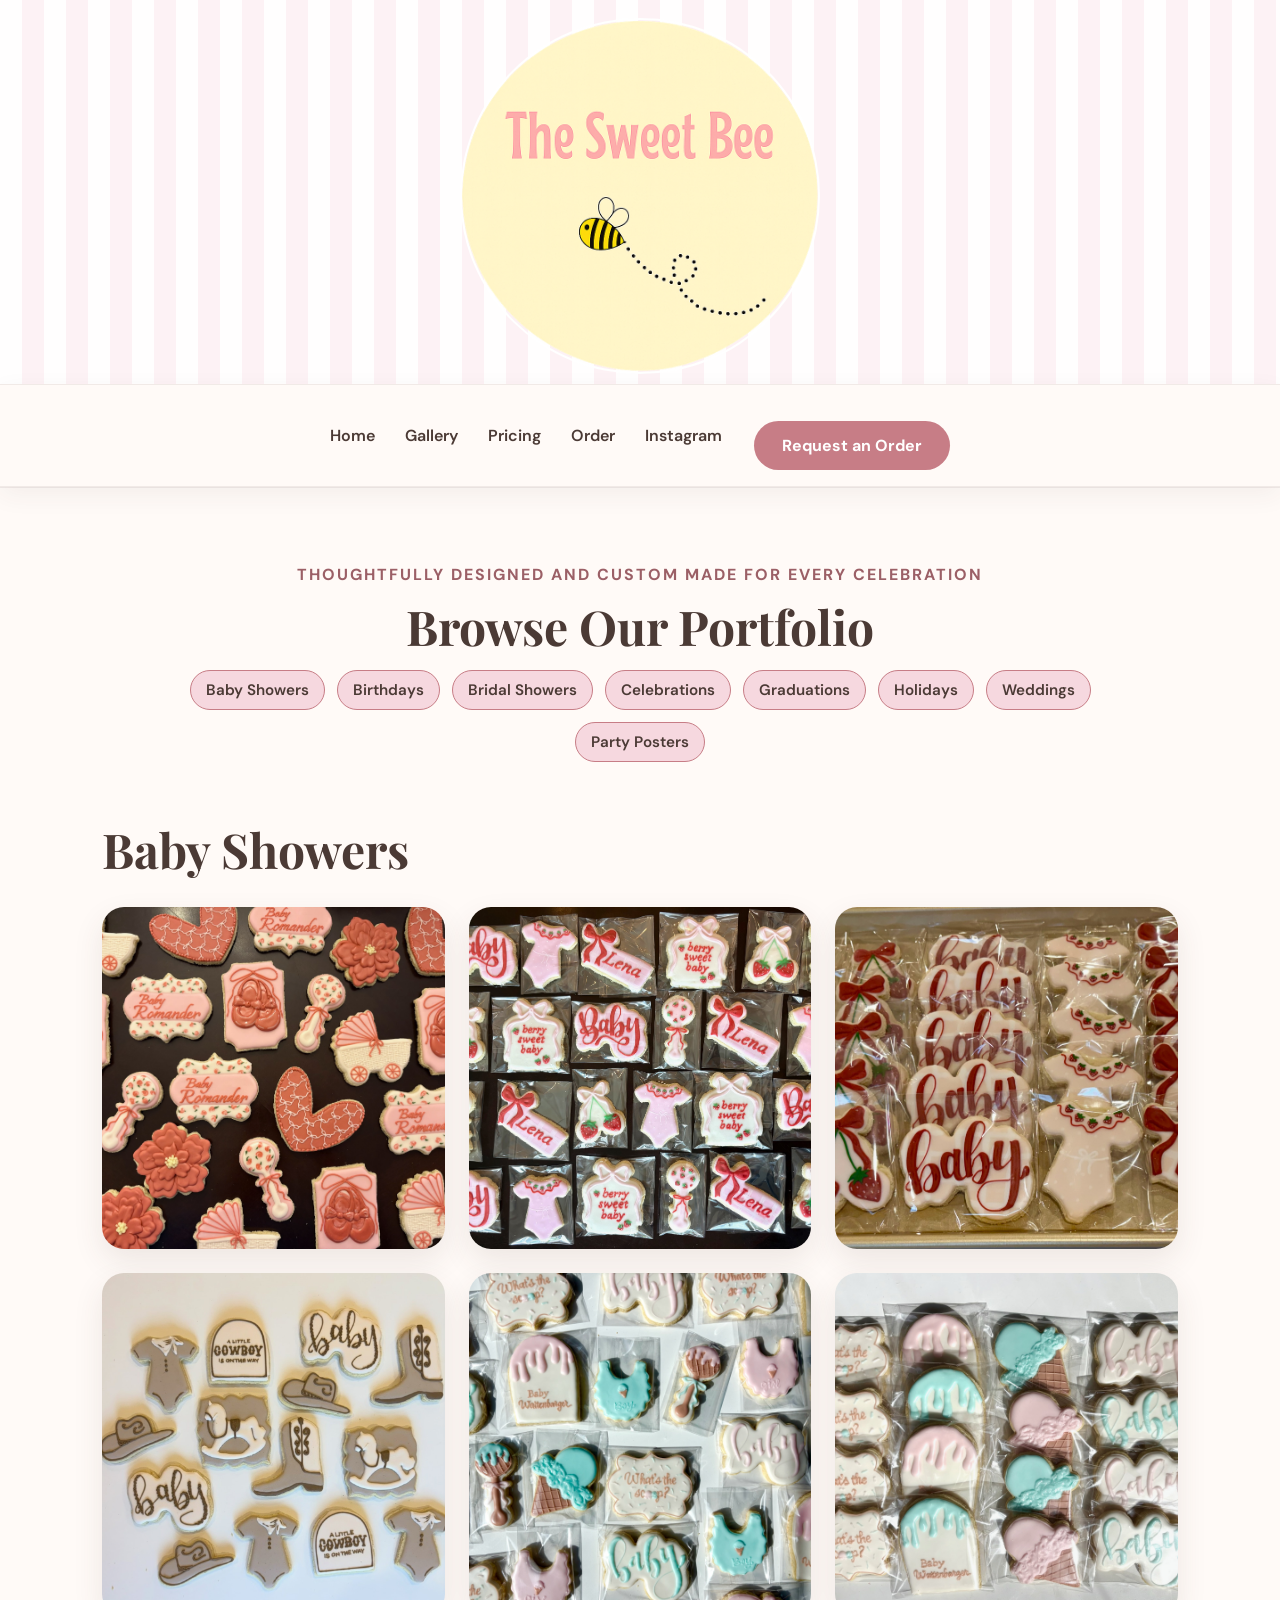
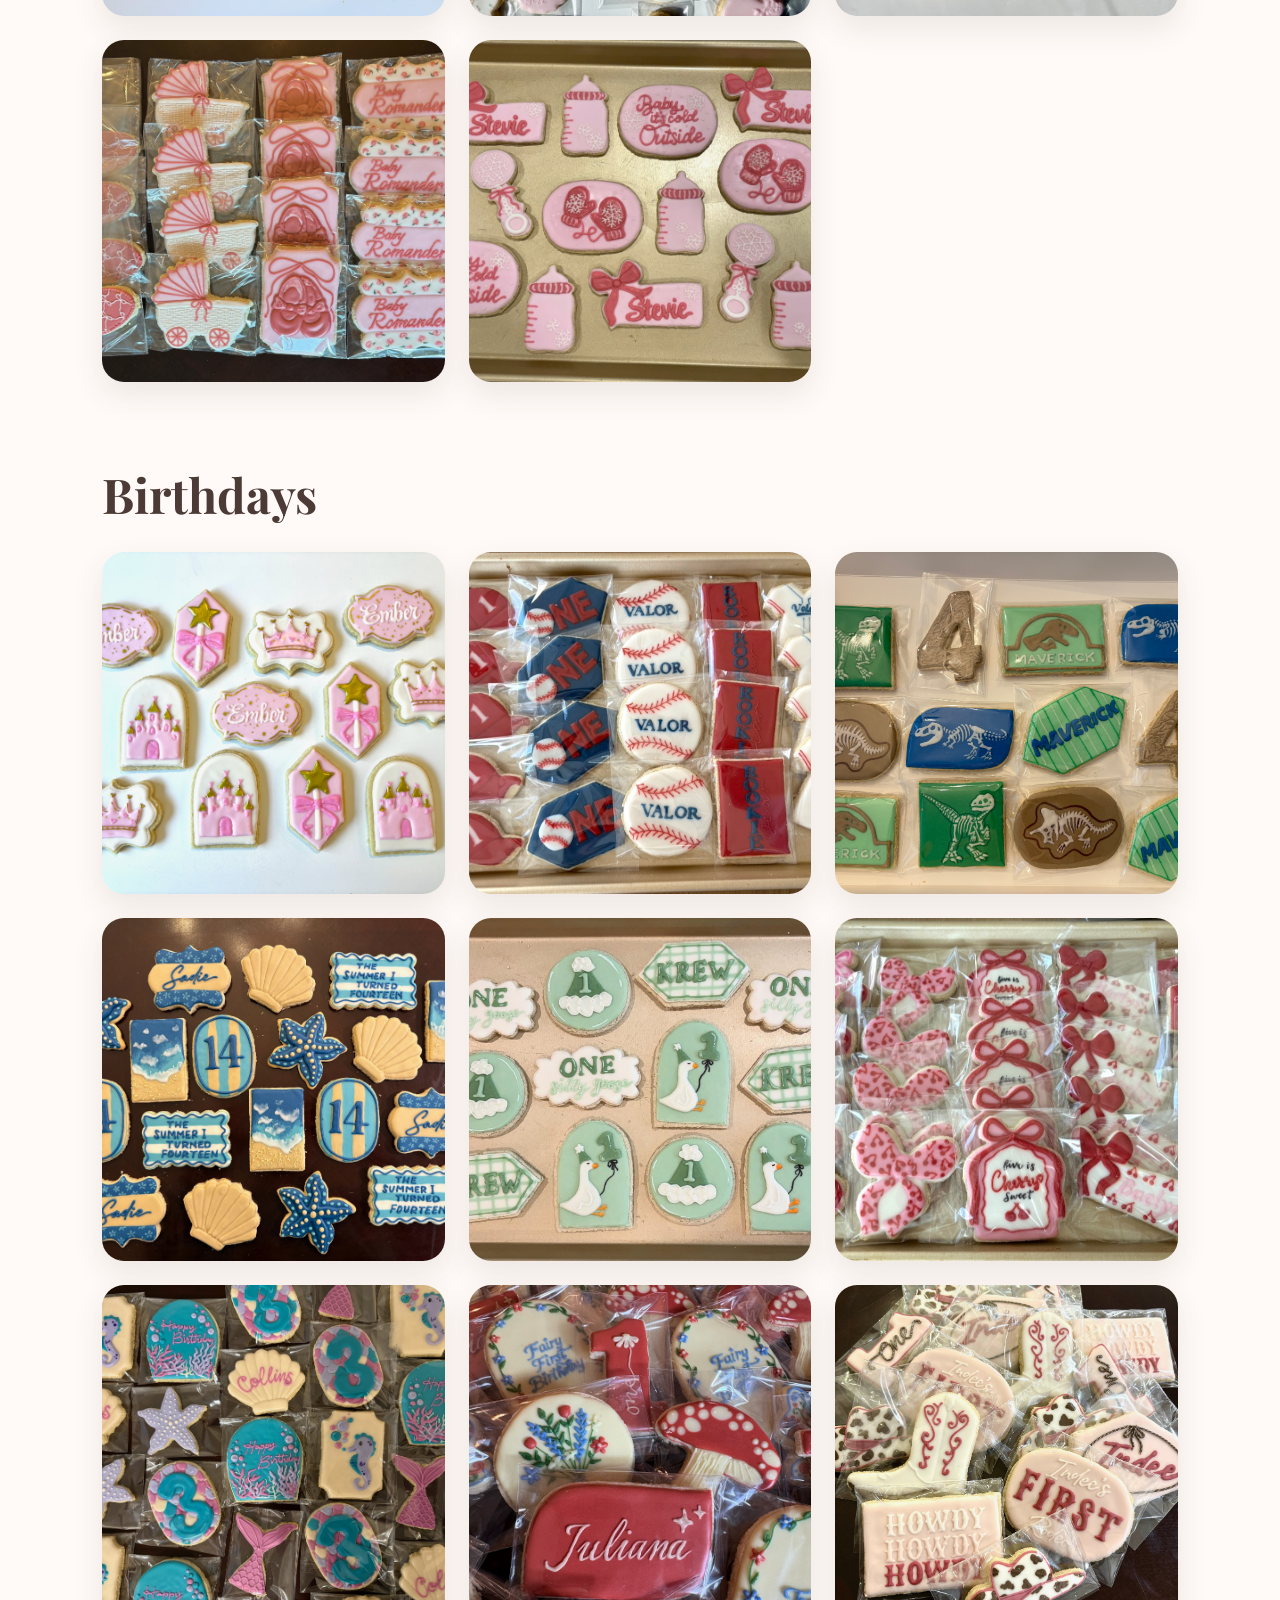
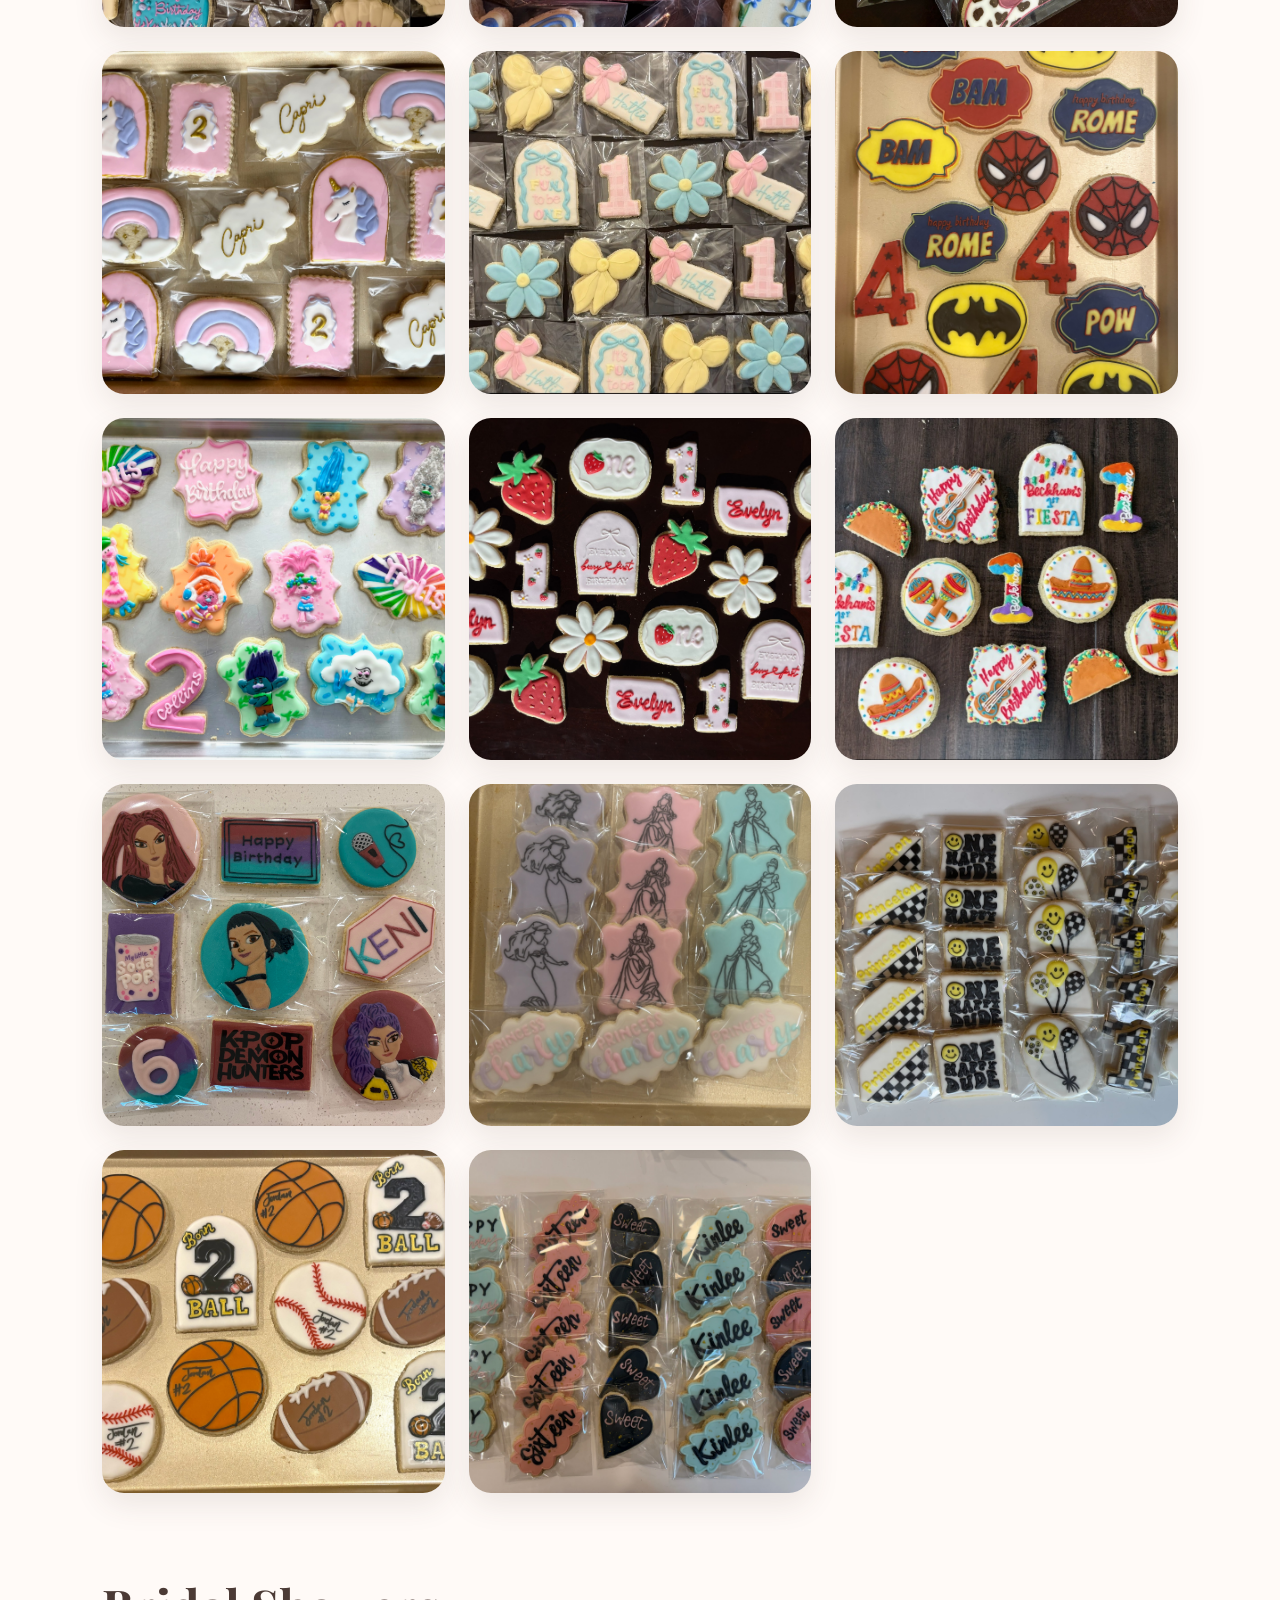
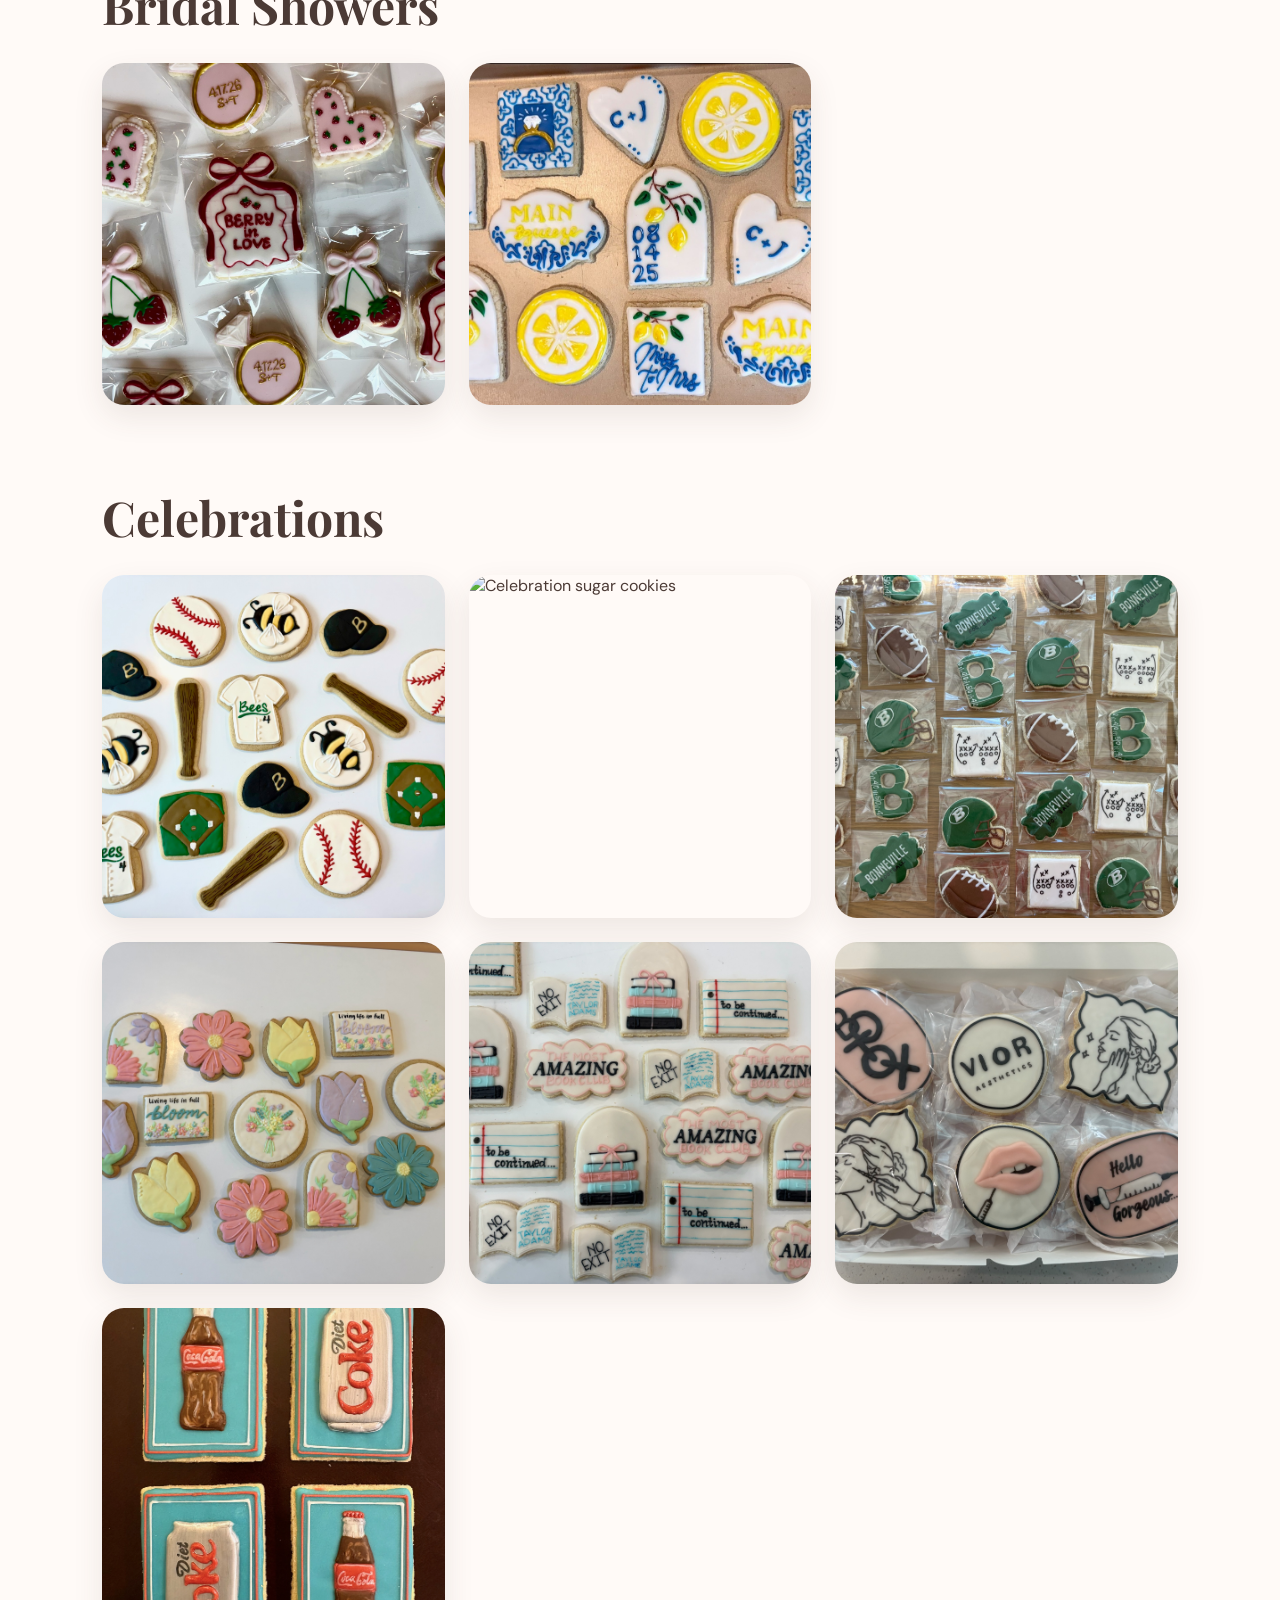
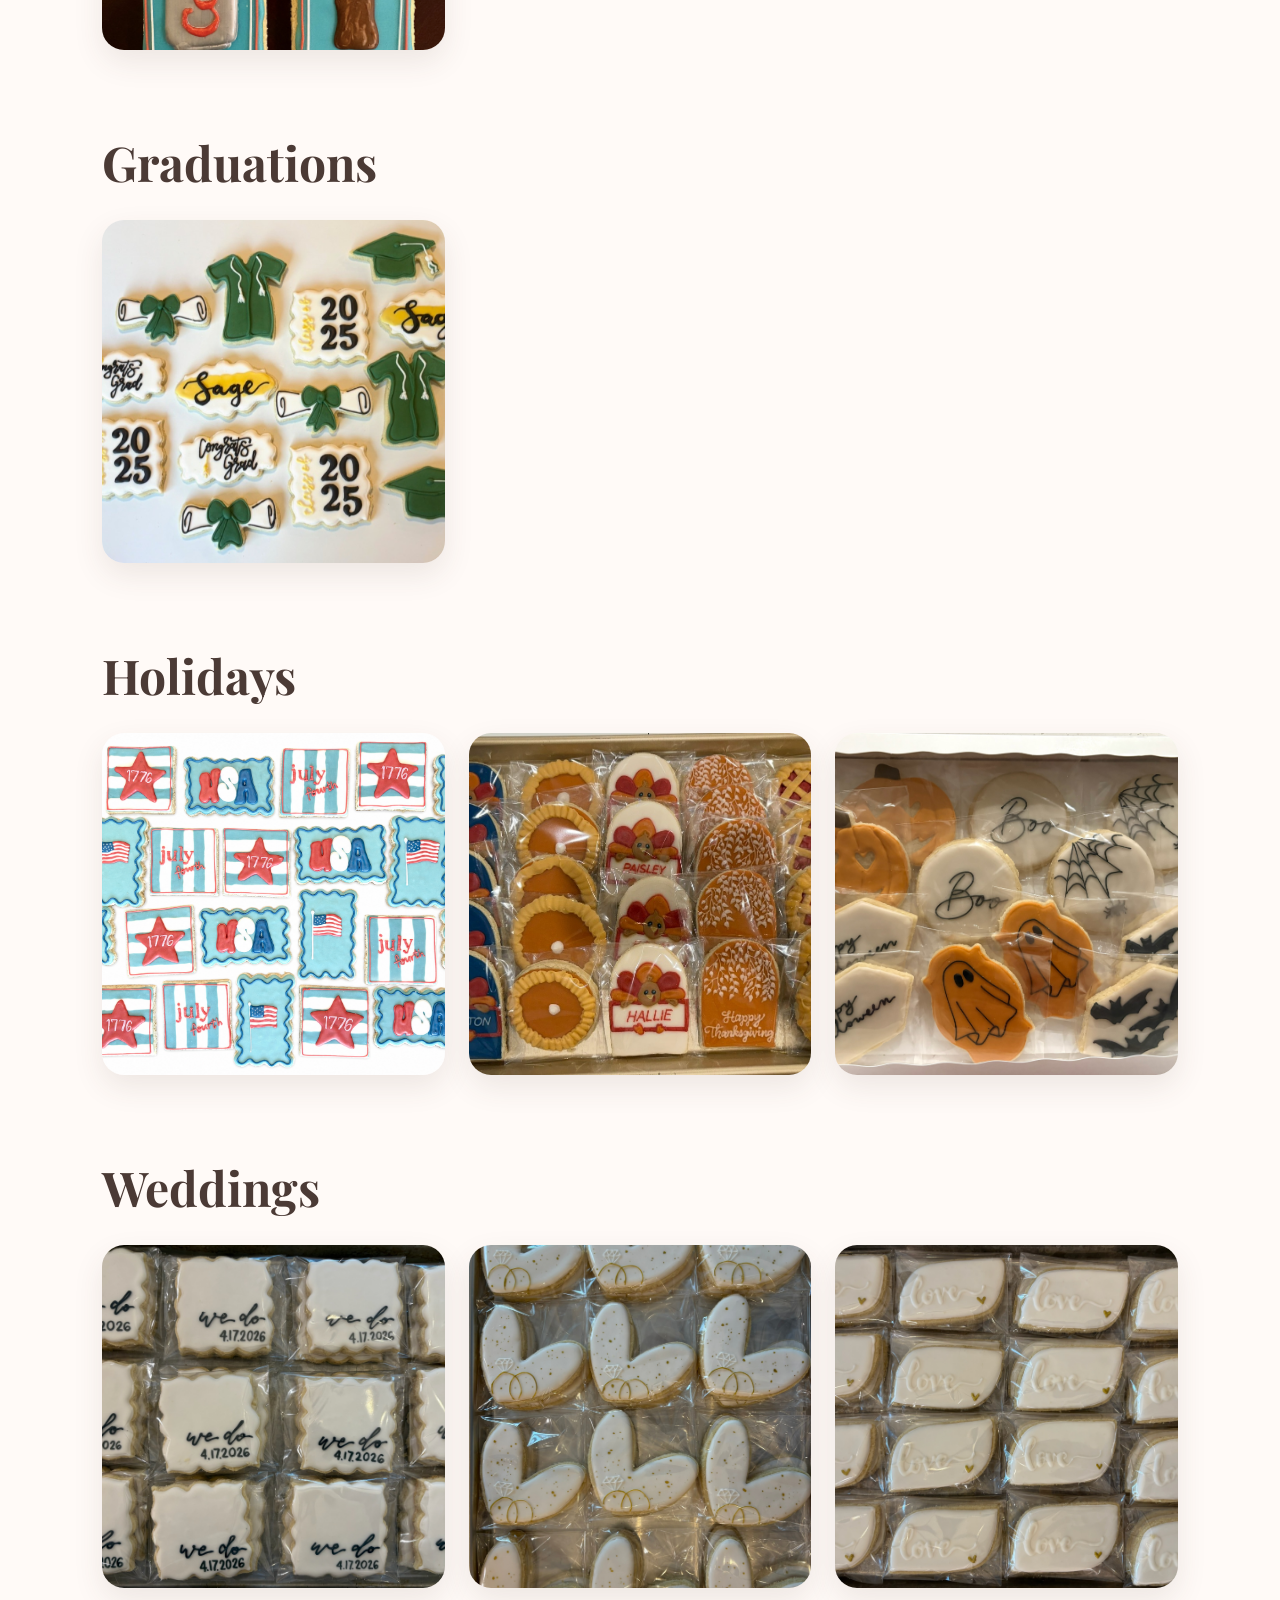
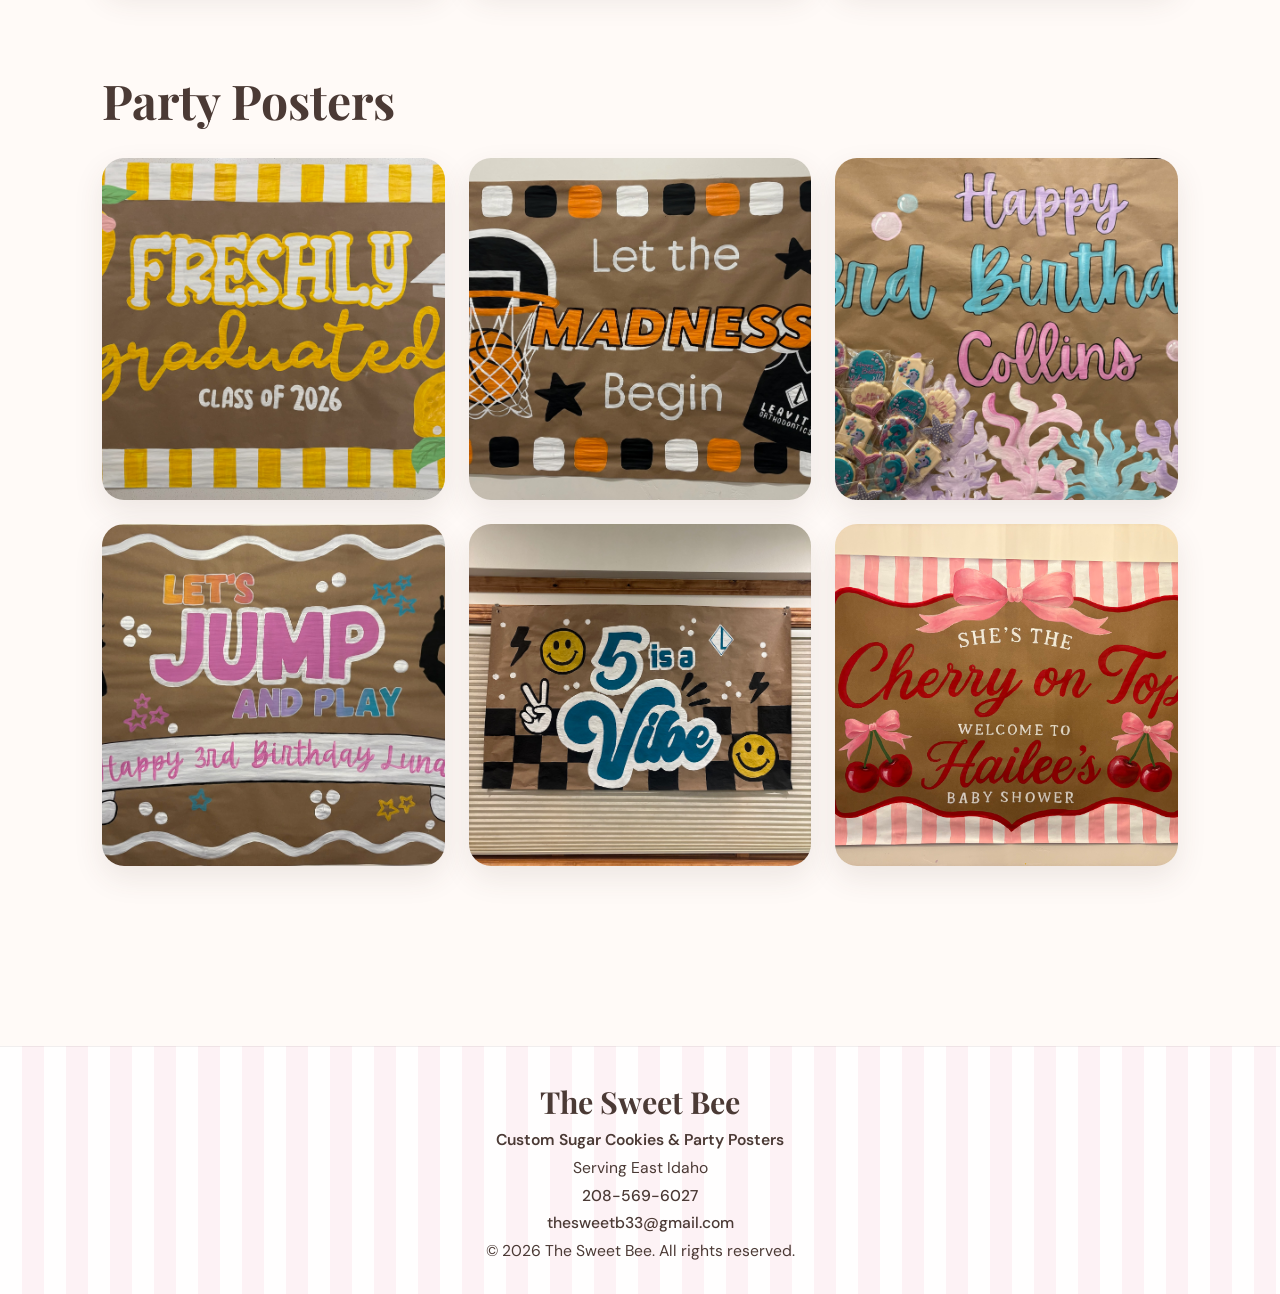
==== gallery.html @ cea268cd "Fix logo Fix Logo" ====
<!DOCTYPE html>
<html lang="en">
<head>
  <meta charset="UTF-8" />
  <meta name="viewport" content="width=device-width, initial-scale=1.0" />
<title>The Sweet Bee</title>

<link rel="icon" type="image/png" href="images/logo/favicon.png">

<link rel="preconnect" href="https://fonts.googleapis.com">
<link rel="preconnect" href="https://fonts.gstatic.com" crossorigin>
<link href="https://fonts.googleapis.com/css2?family=DM+Sans:wght@400;500;600;700&family=Playfair+Display:wght@600;700&display=swap" rel="stylesheet">

<link rel="stylesheet" href="style.css?v=2">



<body class="gallery-body"></body>
<header class="site-header">
<a href="index.html" class="brand">
  <img
    src="images/logo/logo.png"
    alt="The Sweet Bee"
    class="brand-logo"
  >
</a>

<nav class="navbar" aria-label="Main navigation">
  <div class="nav-links">
    <a href="index.html">Home</a>
    <a href="gallery.html">Gallery</a>
    <a href="index.html#pricing">Pricing</a>
    <a href="index.html#order">Order</a>

    <a
      href="https://www.instagram.com/the.sweet.b33/"
      target="_blank"
      rel="noopener noreferrer"
    >
      Instagram
    </a>
  </div>

  <a
    href="https://docs.google.com/forms/d/e/1FAIpQLSfXBpZ1W8lb2dK8u96L7H5yrHXO_WZi4fk1P_P7FbNNEm6dVA/viewform?usp=header"
    class="button"
    target="_blank"
    rel="noopener noreferrer"
  >
    Request an Order
  </a>
</nav>

</header>

<main class="gallery-page">

  <section class="gallery-intro">
    <p class="eyebrow">Thoughtfully Designed and Custom Made for Every Celebration</p>
    <h1>Browse Our Portfolio</h1>
    </p>
  </section>


  <nav class="gallery-category-nav" aria-label="Gallery categories">
  <a href="#baby-showers">Baby Showers</a>
  <a href="#birthdays">Birthdays</a>
  <a href="#bridal-showers">Bridal Showers</a>
  <a href="#celebrations">Celebrations</a>
  <a href="#graduations">Graduations</a>
  <a href="#holidays">Holidays</a>
  <a href="#weddings">Weddings</a>
  <a href="#posters">Party Posters</a>
</nav>

  <section class="gallery-category" id="baby-showers">
    <h2>Baby Showers</h2>
  <div class="gallery-grid">

    <img src="images/baby-showers/baby-shower-1.JPG" alt="Baby shower sugar cookies">

    <img src="images/baby-showers/baby-shower-2.JPG" alt="Baby shower sugar cookies">

    <img src="images/baby-showers/baby-shower-3.JPG" alt="Baby shower sugar cookies">

    <img src="images/baby-showers/baby-shower-4.JPG" alt="Baby shower sugar cookies">

    <img src="images/baby-showers/baby-shower-5.JPG" alt="Baby shower sugar cookies">

    <img src="images/baby-showers/baby-shower-6.JPG" alt="Baby shower sugar cookies">

    <img src="images/baby-showers/baby-shower-7.JPG" alt="Baby shower sugar cookies">

    <img src="images/baby-showers/baby-shower-8.JPG" alt="Baby shower sugar cookies">

  </div>
</section>

  <section class="gallery-category" id="birthdays">
    <h2>Birthdays</h2>
    <div class="gallery-grid">
    <img src="images/birthdays/birthday-1.JPG" alt="Birthday sugar cookies">
<img src="images/birthdays/birthday-2.JPG" alt="Birthday sugar cookies">
<img src="images/birthdays/birthday-3.jpeg" alt="Birthday sugar cookies">
<img src="images/birthdays/birthday-4.JPG" alt="Birthday sugar cookies">
<img src="images/birthdays/birthday-5.JPG" alt="Birthday sugar cookies">
<img src="images/birthdays/birthday-6.JPG" alt="Birthday sugar cookies">
<img src="images/birthdays/birthday-7.JPG" alt="Birthday sugar cookies">
<img src="images/birthdays/birthday-8.JPG" alt="Birthday sugar cookies">
<img src="images/birthdays/birthday-9.JPG" alt="Birthday sugar cookies">
<img src="images/birthdays/birthday-10.JPG" alt="Birthday sugar cookies">
<img src="images/birthdays/birthday-11.JPG" alt="Birthday sugar cookies">
<img src="images/birthdays/birthday-12.JPG" alt="Birthday sugar cookies">
<img src="images/birthdays/birthday-13.JPG" alt="Birthday sugar cookies">
<img src="images/birthdays/birthday-14.JPG" alt="Birthday sugar cookies">
<img src="images/birthdays/birthday-15.JPG" alt="Birthday sugar cookies">
<img src="images/birthdays/birthday-16.JPG" alt="Birthday sugar cookies">
<img src="images/birthdays/birthday-17.JPG" alt="Birthday sugar cookies">
<img src="images/birthdays/birthday-18.JPG" alt="Birthday sugar cookies">
<img src="images/birthdays/birthday-19.JPG" alt="Birthday sugar cookies">
<img src="images/birthdays/birthday-20.JPG" alt="Birthday sugar cookies">
    </div>
  </section>

  <section class="gallery-category" id="bridal-showers">
    <h2>Bridal Showers</h2>
    <div class="gallery-grid">
    <img src="images/bridal-showers/bridal-shower-1.JPG" alt="Bridal shower sugar cookies">
<img src="images/bridal-showers/bridal-shower-2.JPG" alt="Bridal shower sugar cookies">
    </div>
  </section>

  <section class="gallery-category" id="celebrations">
    <h2>Celebrations</h2>
    <div class="gallery-grid">
<img src="images/celebrations/celebration-1.JPG" alt="Celebration sugar cookies">
<img src="images/celebrations/celebration-2.jpeg" alt="Celebration sugar cookies">
<img src="images/celebrations/celebration-3.JPG" alt="Celebration sugar cookies">
<img src="images/celebrations/celebration-4.JPG" alt="Celebration sugar cookies">
<img src="images/celebrations/celebration-5.JPG" alt="Celebration sugar cookies">
<img src="images/celebrations/celebration-6.JPG" alt="Celebration sugar cookies">
<img src="images/celebrations/celebration-7.JPG" alt="Celebration sugar cookies">
    </div>
  </section>

  <section class="gallery-category" id="graduations">
    <h2>Graduations</h2>
    <div class="gallery-grid">
  <img src="images/graduations/graduation-1.JPG" alt="Graduation sugar cookies">
    </div>
  </section>

  <section class="gallery-category" id="holidays">
    <h2>Holidays</h2>
    <div class="gallery-grid">
  <img src="images/holidays/holiday-1.png" alt="Holiday sugar cookies">
<img src="images/holidays/holiday-2.JPG" alt="Holiday sugar cookies">
<img src="images/holidays/holiday-3.JPG" alt="Holiday sugar cookies">
    </div>
  </section>

  <section class="gallery-category" id="weddings">
    <h2>Weddings</h2>
    <div class="gallery-grid">
  <img src="images/weddings/wedding-1.JPG" alt="Wedding sugar cookies">
<img src="images/weddings/wedding-2.JPG" alt="Wedding sugar cookies">
<img src="images/weddings/wedding-3.JPG" alt="Wedding sugar cookies">
    </div>
  </section>

 <section class="gallery-category" id="posters">
  <h2>Party Posters</h2>

  <div class="gallery-grid">


  <img src="images/posters/poster-1.JPG" alt="Custom coordinating party poster">
<img src="images/posters/poster-2.JPG" alt="Custom coordinating party poster">
<img src="images/posters/poster-3.JPG" alt="Custom coordinating party poster">
<img src="images/posters/poster-4.JPG" alt="Custom coordinating party poster">
<img src="images/posters/poster-5.JPG" alt="Custom coordinating party poster">
<img src="images/posters/poster-6.jpeg" alt="Custom coordinating party poster">
    </div>
  </section>
</main>



<footer class="site-footer">

  <h2>The Sweet Bee</h2>

  <p class="footer-tagline">
    Custom Sugar Cookies &amp; Party Posters
  </p>

  <p>Serving East Idaho</p>

  <p>
    <a href="tel:2085696027">208-569-6027</a>
  </p>

  <p>
    <a href="mailto:thesweetb33@gmail.com">
      thesweetb33@gmail.com
    </a>
  </p>

  <p class="footer-copy">
    © 2026 The Sweet Bee. All rights reserved.
  </p>

</footer>

<div class="lightbox" id="lightbox">

  <button
    class="lightbox-arrow lightbox-prev"
    type="button"
    aria-label="Previous image"
  >
    &#10094;
  </button>

  <span class="lightbox-close">&times;</span>

  <img
    class="lightbox-image"
    id="lightboxImage"
    src=""
    alt="Expanded gallery image"
  >

  <button
    class="lightbox-arrow lightbox-next"
    type="button"
    aria-label="Next image"
  >
    &#10095;
  </button>

</div>

<button id="backToTop" aria-label="Back to top">
🡅
</button>


<script src="script.js"></script>

</body>
</html>
---- style.css ----
:root {
  --cream: #fffaf7;
  --blush: #f6d8df;
  --rose: #c77d86;
  --butter: #f8e7a1;
  --brown: #4b3a35;
  --white: #ffffff;
}

* {
  box-sizing: border-box;
}

body {
  margin: 0;
  font-family: "DM Sans", sans-serif;
  background: var(--cream);
  color: var(--brown);
}

h1,
h2,
h3 {
  font-family: "Playfair Display", serif;
}

html {
  scroll-behavior: smooth;
}

.eyebrow {
  text-transform: uppercase;
  letter-spacing: 2px;
  color: #9b5f66;
  font-weight: bold;
}

h1 {
  font-size: 56px;
  line-height: 1.05;
  margin: 10px 0 20px;
}

.hero-description {
  font-size: 20px;
  line-height: 1.6;
}

.button {
  display: inline-block;
  margin-top: 20px;
  padding: 14px 28px;
  border-radius: 999px;
  background: var(--rose);
  color: var(--white);
  text-decoration: none;
  font-weight: bold;
  transition: transform 0.25s ease, background-color 0.25s ease;
}

.button:hover {
  transform: translateY(-2px);
  background: #b96c77;
}

.section {
  padding: 70px 8%;
  text-align: center;
}

.section h2 {
  font-size: 36px;
  color: var(--rose);
}

.pricing {
  background: #fdf0f2;
}

.pricing p {
  font-size: 20px;
}

.featured-section {
  background: var(--white);
}

.featured-slider-wrapper {
  position: relative;
  margin-top: 32px;
  padding: 0 48px;
}

.featured-slider {
  display: flex;
  gap: 24px;
  overflow-x: auto;
  scroll-behavior: smooth;
  scroll-snap-type: x mandatory;
  scrollbar-width: none;
}

.featured-slider::-webkit-scrollbar {
  display: none;
}

.featured-card {
  color: inherit;
  text-decoration: none;
  flex: 0 0 280px;
  overflow: hidden;
  background: var(--cream);
  border-radius: 22px;
  box-shadow: 0 10px 28px rgba(75, 58, 53, 0.1);
  scroll-snap-align: start;
  transition: transform 0.25s ease, box-shadow 0.25s ease;
}

.featured-card:hover {
  transform: translateY(-6px);
  box-shadow: 0 16px 34px rgba(75, 58, 53, 0.16);
}

.featured-card img {
  display: block;
  width: 100%;
  height: 280px;
  object-fit: cover;
  transition: transform 0.35s ease;
}

.featured-card:hover img {
  transform: scale(1.04);
}

.featured-card h3 {
  margin: 0;
  padding: 20px;
  font-size: 24px;
  color: var(--brown);
}

.slider-arrow {
  position: absolute;
  top: 50%;
  transform: translateY(-50%);
  width: 42px;
  height: 42px;
  border: none;
  border-radius: 50%;
  background: var(--rose);
  color: var(--white);
  font-size: 24px;
  cursor: pointer;
  z-index: 2;
  box-shadow: 0 6px 18px rgba(75, 58, 53, 0.18);
}

.slider-arrow:hover {
  background: #b96c77;
}

.left-arrow {
  left: 0;
}

.right-arrow {
  right: 0;
}

@media (max-width: 600px) {
  .brand-logo {
    width: 100%;
    height: auto;
    object-fit: contain;
  }

  .featured-slider-wrapper {
    padding: 0 36px;
  }

  .featured-card {
    flex-basis: 82%;
  }

  .featured-card img {
    height: 250px;
  }

  .slider-arrow {
    width: 36px;
    height: 36px;
    font-size: 20px;
  }
}

.how-it-works {
    text-align: center;
    padding: 90px 8%;
}

.steps {
    display: grid;
    grid-template-columns: repeat(4, 1fr);
    gap: 30px;
    margin-top: 50px;
}

.step {
    background: white;
    border-radius: 24px;
    padding: 35px;
    box-shadow: 0 12px 30px rgba(75,58,53,.08);
    transition: .3s;
}

.step:hover {
    transform: translateY(-8px);
}

.step-number {
    width: 60px;
    height: 60px;
    background: var(--rose);
    color: white;
    border-radius: 50%;
    display: flex;
    justify-content: center;
    align-items: center;
    margin: auto;
    font-size: 26px;
    font-weight: bold;
}

.step h3{
    margin-top:20px;
}

.step p{
    line-height:1.6;
}

/* ---------- Branded header ---------- */
.site-header {
  position: relative;
  background: var(--cream);
  border-bottom: 1px solid rgba(75, 58, 53, 0.08);
}

.brand {
    display: flex;
    justify-content: center;
    align-items: center;
    padding: 18px 20px 10px;

    background:
        repeating-linear-gradient(
            90deg,
            #fffefe 0px,
            #fffefe 22px,
            #fdf2f5 22px,
            #fdf2f5 44px
        );
}

.brand-logo {
    display: block;
    width: 240px;
    height: auto;

    border: 2px solid white;
    border-radius: 50%;
}

.navbar {
  position: sticky;
  top: 0;
  z-index: 1000;
  display: flex;
  justify-content: center;
  align-items: center;
  gap: 32px;
  padding: 16px 8%;
  background: rgba(255, 250, 247, 0.97);
  border-bottom: 1px solid rgba(75, 58, 53, 0.08);
  box-shadow: 0 8px 24px rgba(75, 58, 53, 0.06);
}

.nav-links {
  display: flex;
  align-items: center;
  gap: 30px;
}

.nav-links a {
  color: var(--brown);
  text-decoration: none;
  font-weight: 600;
  transition: color 0.2s ease;
}

.nav-links a:hover {
  color: var(--rose);
}

.nav-order-button {
  display: inline-block;
  padding: 11px 22px;
  border-radius: 999px;
  background: var(--rose);
  color: var(--white);
  text-decoration: none;
  font-weight: 700;
  transition: transform 0.2s ease, background-color 0.2s ease;
}

.nav-order-button:hover {
  transform: translateY(-2px);
  background: #b96c77;
}


/* ---------- Redesigned hero ---------- */

.hero {
  display: grid;
  grid-template-columns: minmax(0, 1.05fr) minmax(360px, 0.95fr);
  align-items: center;
  gap: 60px;
  min-height: 560px;
  padding: 64px 8%;
  background:
    radial-gradient(
      circle at 78% 48%,
      rgba(246, 216, 223, 0.8),
      transparent 35%
    ),
    var(--cream);
}

.hero-text {
  max-width: 720px;
}

.hero h1 {
    margin: 18px 0 24px;
    font-size: clamp(48px, 6vw, 76px);
    line-height: 1.05;
    color: var(--brown);
}

.hero-description {
  max-width: 650px;
  margin-bottom: 12px;
  font-size: 20px;
  line-height: 1.65;
}

.service-area {
  margin-bottom: 12px;
  color: rgba(75, 58, 53, 0.8);
  font-size: 16px;
  line-height: 1.6;
}

.hero-image {
    display: flex;
    justify-content: center;
}

.hero-image img {
    width: 100%;
    max-width: 600px;
    height: auto;
    display: block;

    border-radius: 24px;

    box-shadow:
        0 25px 60px rgba(0,0,0,.12);

    transition: transform .3s ease;
    border-radius: 28px;
    box-shadow: 0 20px 50px rgba(0,0,0,.12);
}

.hero-image img:hover {
    transform: translateY(-6px);
}


/* ---------- Mobile layout ---------- */

@media (max-width: 900px) {
 .brand-logo-frame {
  position: relative;
  display: block;
  width: 230px;
  height: 230px;
  overflow: hidden;
  border: 3px solid #ffffff;
  border-radius: 50%;
}
  .brand-logo {
  width: 155px;
  height: 155px;
}

.navbar {
  flex-direction: column;
  gap: 14px;
  padding: 16px 7%;
}

  .hero {
    grid-template-columns: 1fr;
    gap: 38px;
    min-height: auto;
    padding: 52px 7%;
    text-align: center;
  }

  .hero-text {
    margin: 0 auto;
  }

  .hero-description {
    margin-right: auto;
    margin-left: auto;
  }

  .hero-image img {
    max-width: 600px;
  }
}

@media (max-width: 600px) {
.brand {
  padding: 22px 16px;

  background: repeating-linear-gradient(
    90deg,
    #fffafb 0px,
    #fffafb 16px,
    #f8e0e6 16px,
    #f8e0e6 32px
  );
}

  .brand-logo {
    width: 260px;
    max-width: 70vw;
    height: auto;
    object-fit: contain;
  }

  .nav-links {
    flex-wrap: wrap;
    justify-content: center;
    gap: 12px 20px;
  }

  .hero {
    padding: 42px 22px;
  }

  .hero h1 {
    font-size: 42px;
  }

  .hero-description {
    font-size: 18px;
  }
}

@media (max-width: 900px) {
  .steps {
    grid-template-columns: repeat(2, 1fr);
  }
}

@media (max-width: 600px) {
  .steps {
    grid-template-columns: 1fr;
  }

  .how-it-works {
    padding: 70px 22px;
  }
}

.gallery-page {
  padding: 60px 8% 100px;
  background: var(--cream);
}

.gallery-intro {
  max-width: 760px;
  margin: 0 auto 70px;
  text-align: center;
}

.gallery-intro h1 {
  margin: 12px 0 18px;
  font-size: clamp(44px, 6vw, 72px);
  line-height: 1.05;
  color: var(--brown);
}

.gallery-intro p:last-child {
  font-size: 18px;
  line-height: 1.7;
}

.gallery-category {
  margin-bottom: 80px;
  scroll-margin-top: 160px;
}

.gallery-category h2 {
  margin-bottom: 26px;
  font-size: clamp(32px, 4vw, 48px);
  color: var(--brown);
}

.category-description {
  max-width: 680px;
  margin: -12px 0 28px;
  font-size: 17px;
  line-height: 1.65;
}

.gallery-grid {
  display: grid;
  grid-template-columns: repeat(3, minmax(0, 1fr));
  gap: 24px;
}

.gallery-grid img {
  display: block;
  width: 100%;
  aspect-ratio: 1 / 1;
  object-fit: cover;
  border-radius: 22px;
  box-shadow: 0 12px 30px rgba(75, 58, 53, 0.1);
}

@media (max-width: 900px) {
  .gallery-grid {
    grid-template-columns: repeat(2, minmax(0, 1fr));
  }
}

@media (max-width: 600px) {
  .gallery-page {
    padding: 40px 20px 70px;
  }

  .gallery-grid {
    grid-template-columns: 1fr;
  }
}

/* Compact header on the gallery page */

.gallery-body .site-header {
  padding-bottom: 0;
}

.gallery-body .brand {
  min-height: 260px;
}

.gallery-body .brand-logo {
  width: 360px;
  max-width: 70vw;
}

.gallery-body .navbar {
  border-top: 1px solid rgba(75, 58, 53, 0.08);
}


/* Gallery introduction */

.gallery-body .gallery-page {
  padding-top: 60px;
}

.gallery-intro {
  max-width: 760px;
  margin: 0 auto 18px;
  padding: 0 24px;
  text-align: center;
}

.gallery-intro h1 {
  margin: 8px 0 16px;
  font-size: 3rem;
}

.gallery-intro p:last-child {
  line-height: 1.7;
}


/* Gallery category buttons */

.gallery-category-nav {
  display: flex;
  flex-wrap: wrap;
  justify-content: center;
  gap: 12px;
  max-width: 1100px;
  margin: 0 auto 55px;
  padding: 0 24px;
}

.gallery-category-nav a {
  display: inline-block;
  padding: 9px 15px;
  border: 1px solid var(--rose);
  border-radius: 999px;
  color: var(--brown);
  background: var(--blush);
  font-weight: 600;
  font-size: 0.95rem;
  text-decoration: none;
  transition:
    background-color 0.2s ease,
    color 0.2s ease,
    transform 0.2s ease;
}

.gallery-category-nav a:hover {
  background: var(--rose);
  color: var(--white);
  transform: translateY(-3px);
  box-shadow: 0 8px 18px rgba(199, 125, 134, 0.25);
}


/* Keep anchored sections from hiding behind the header */

.gallery-category {
  scroll-margin-top: 30px;
}


/* Gallery-page mobile adjustments */

@media (max-width: 700px) {
  .gallery-body .brand {
    min-height: 190px;
  }

  .gallery-body .brand-logo {
    width: 260px;
  }

  .gallery-body .gallery-page {
    padding-top: 40px;
  }

  .gallery-category-nav {
    gap: 9px;
    margin-bottom: 48px;
  }

  .gallery-category-nav a {
    padding: 9px 14px;
    font-size: 0.9rem;
  }
}



/* ---------- Lightbox ---------- */

.lightbox{
    display:none;
    position:fixed;
    inset:0;
    background:rgba(0,0,0,.88);
    justify-content:center;
    align-items:center;
    z-index:9999;
    padding:40px;
}

.lightbox.show{
    display:flex;
}

.lightbox-image{
    max-width:90%;
    max-height:90%;
    border-radius:18px;
    box-shadow:0 20px 60px rgba(0,0,0,.45);
}

.lightbox-close{
    position:absolute;
    top:25px;
    right:35px;
    color:white;
    font-size:48px;
    cursor:pointer;
    user-select:none;
}

.gallery-grid img {
  cursor: pointer;
}


.lightbox-arrow {
  position: absolute;
  top: 50%;
  transform: translateY(-50%);
  border: none;
  background: rgba(255, 255, 255, 0.15);
  color: white;
  width: 54px;
  height: 54px;
  border-radius: 50%;
  font-size: 34px;
  cursor: pointer;
  z-index: 10000;
}

.lightbox-arrow:hover {
  background: rgba(255, 255, 255, 0.28);
}

.lightbox-prev {
  left: 24px;
}

.lightbox-next {
  right: 24px;
}

@media (max-width: 700px) {
  .lightbox-arrow {
    width: 44px;
    height: 44px;
    font-size: 28px;
  }

  .lightbox-prev {
    left: 10px;
  }

  .lightbox-next {
    right: 10px;
  }
}

/* ---------- Back to Top Button ---------- */

#backToTop {
  position: fixed;
  bottom: 28px;
  right: 28px;

  width: 56px;
  height: 56px;
  font-size: 1.8rem;

  border: none;
  border-radius: 50%;

  background: var(--blush);
  color: white;

  font-size: 1.6rem;
  font-weight: bold;

  cursor: pointer;

  display: none;

  box-shadow: 0 8px 18px rgba(199, 125, 134, 0.25);

  transition:
    transform 0.25s ease,
    background-color 0.25s ease,
    opacity 0.25s ease;

  z-index: 999;
}

#backToTop:hover {
  background: var(--rose);
  transform: translateY(-3px);
}


/* ---------- Footer ---------- */

.site-footer {
    background:
      repeating-linear-gradient(
        90deg,
        #fffefe 0px,
        #fffefe 22px,
        #fdf2f5 22px,
        #fdf2f5 44px
      );
  text-align: center;
  padding: 34px 20px 28px;
  margin-top: 0;
  border-top: 1px solid rgba(75, 58, 53, 0.08);
}

.site-footer h2 {
  margin: 0 0 6px;
  font-size: 1.9rem;
  color: var(--brown);
}

.footer-tagline {
  margin: 0 0 14px;
  font-size: 1rem;
  font-weight: 600;
  color: var(--brown);
}

.site-footer p {
  margin: 4px 0;
  font-size: 0.98rem;
  line-height: 1.5;
  color: var(--brown);
}

.site-footer a {
  color: var(--brown);
  text-decoration: none;
  font-weight: 500;
}

.site-footer a:hover {
  color: var(--rose);
}

.footer-copy {
  margin-top: 24px;
  font-size: 0.82rem;
  color: rgba(75, 58, 53, 0.55);
}

/* Final logo sizing */
.brand-logo {
  display: block;
  width: 240px;
  max-width: 70vw;
  height: auto;
  object-fit: contain;
  margin: 0 auto;
}

@media (max-width: 600px) {
  .brand-logo {
    width: 155px;
    max-width: 70vw;
    height: auto;
  }
}
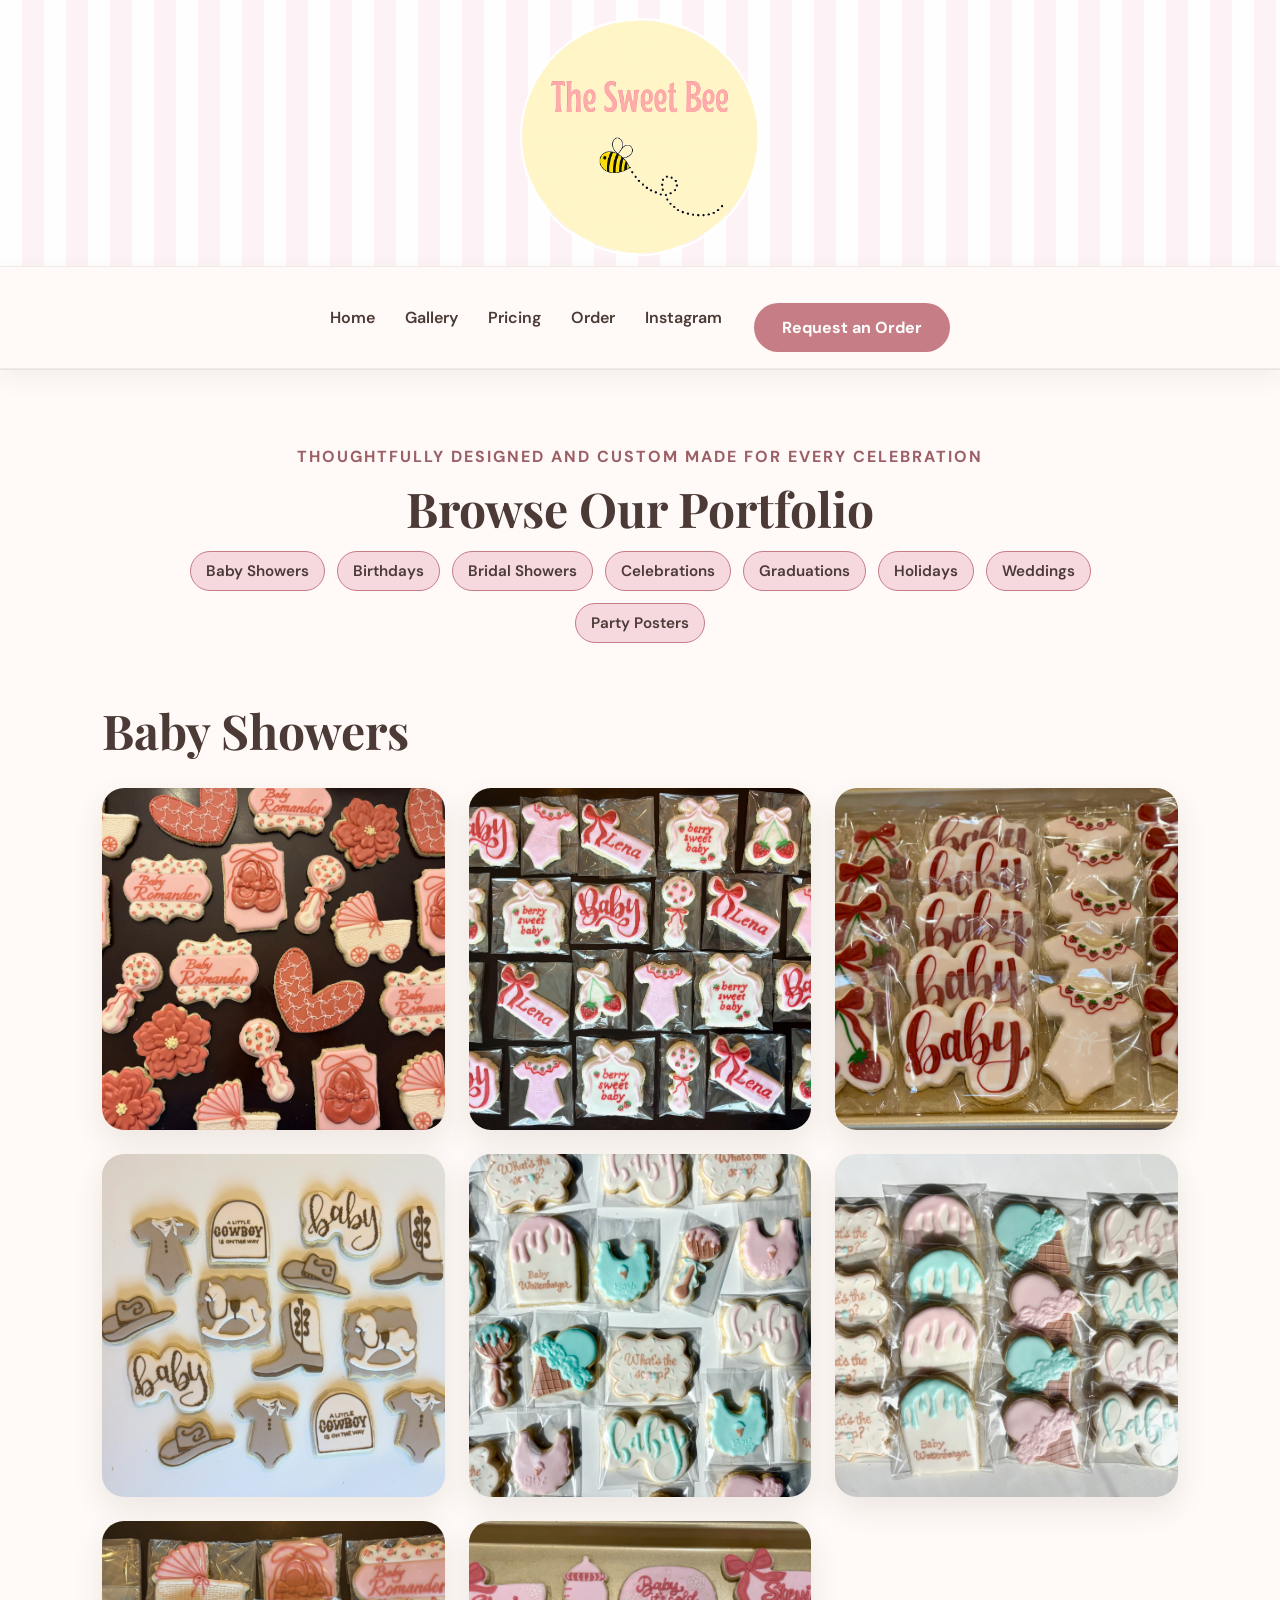
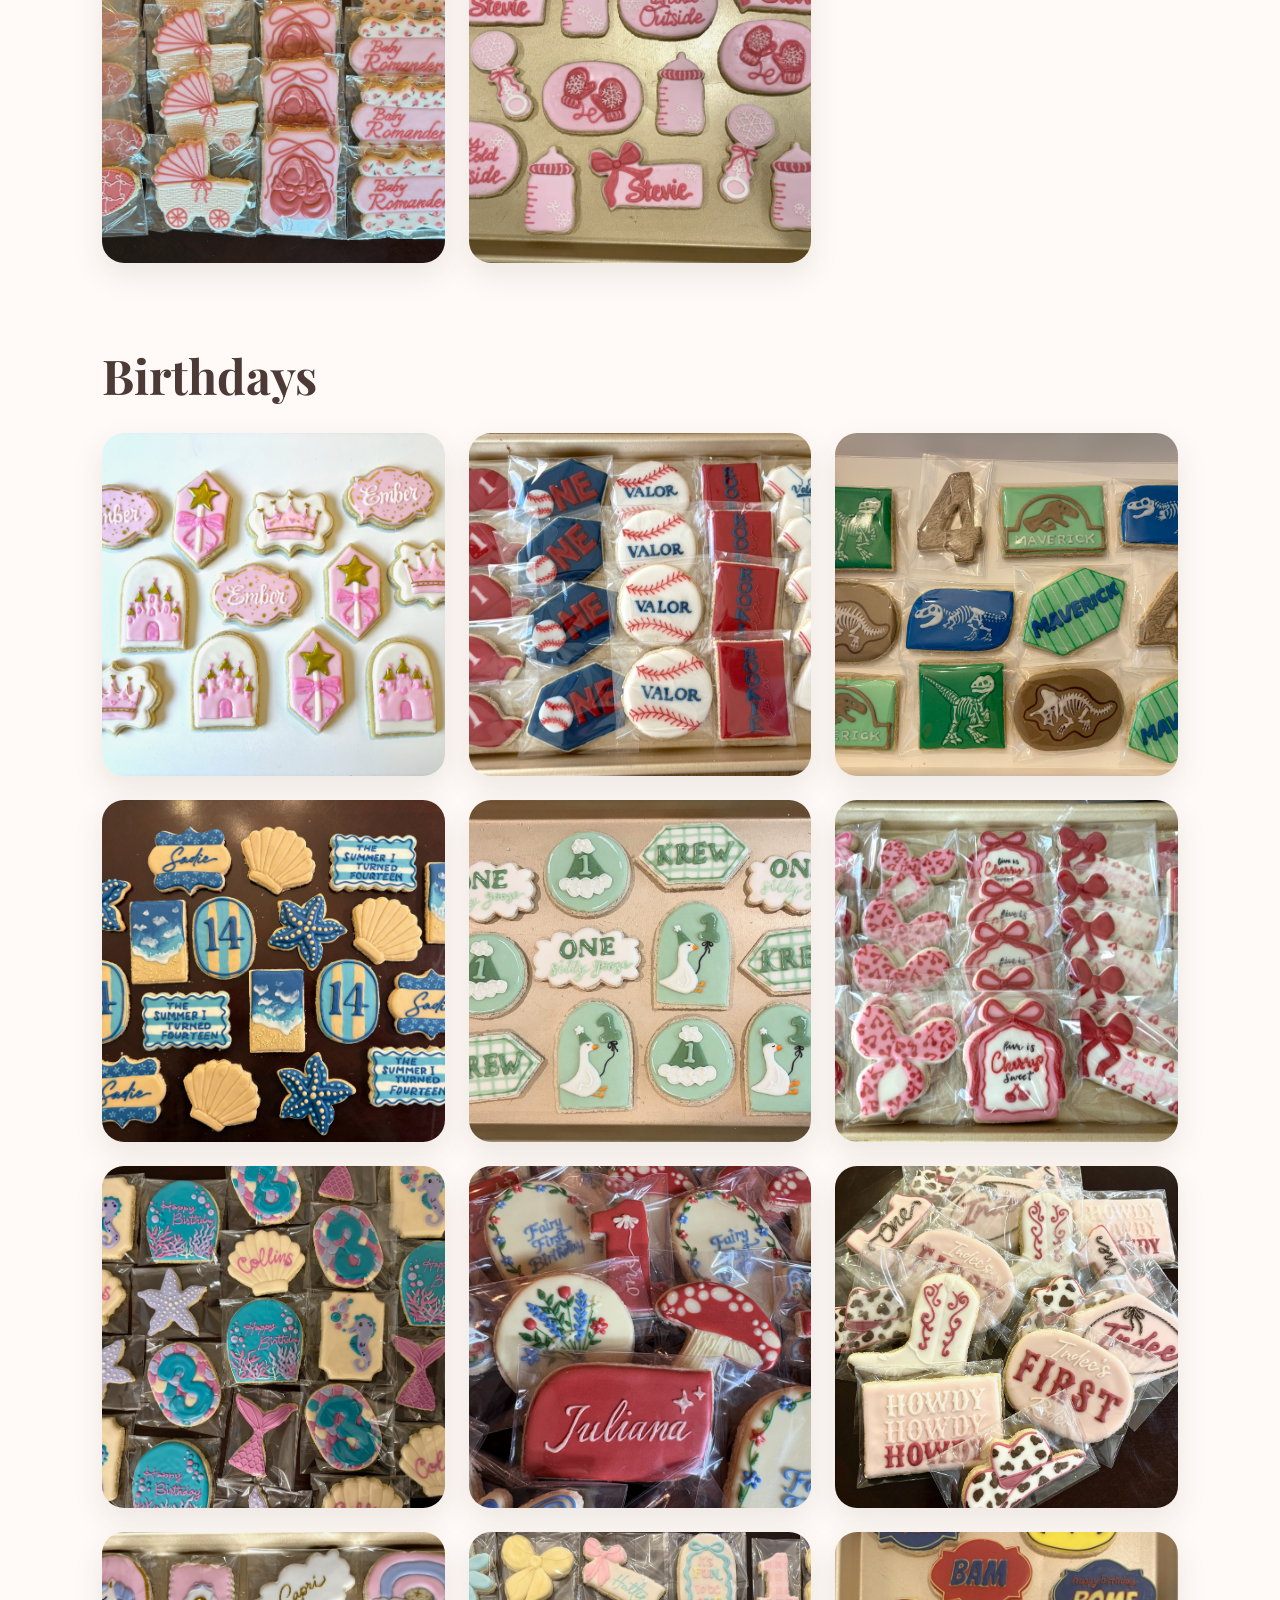
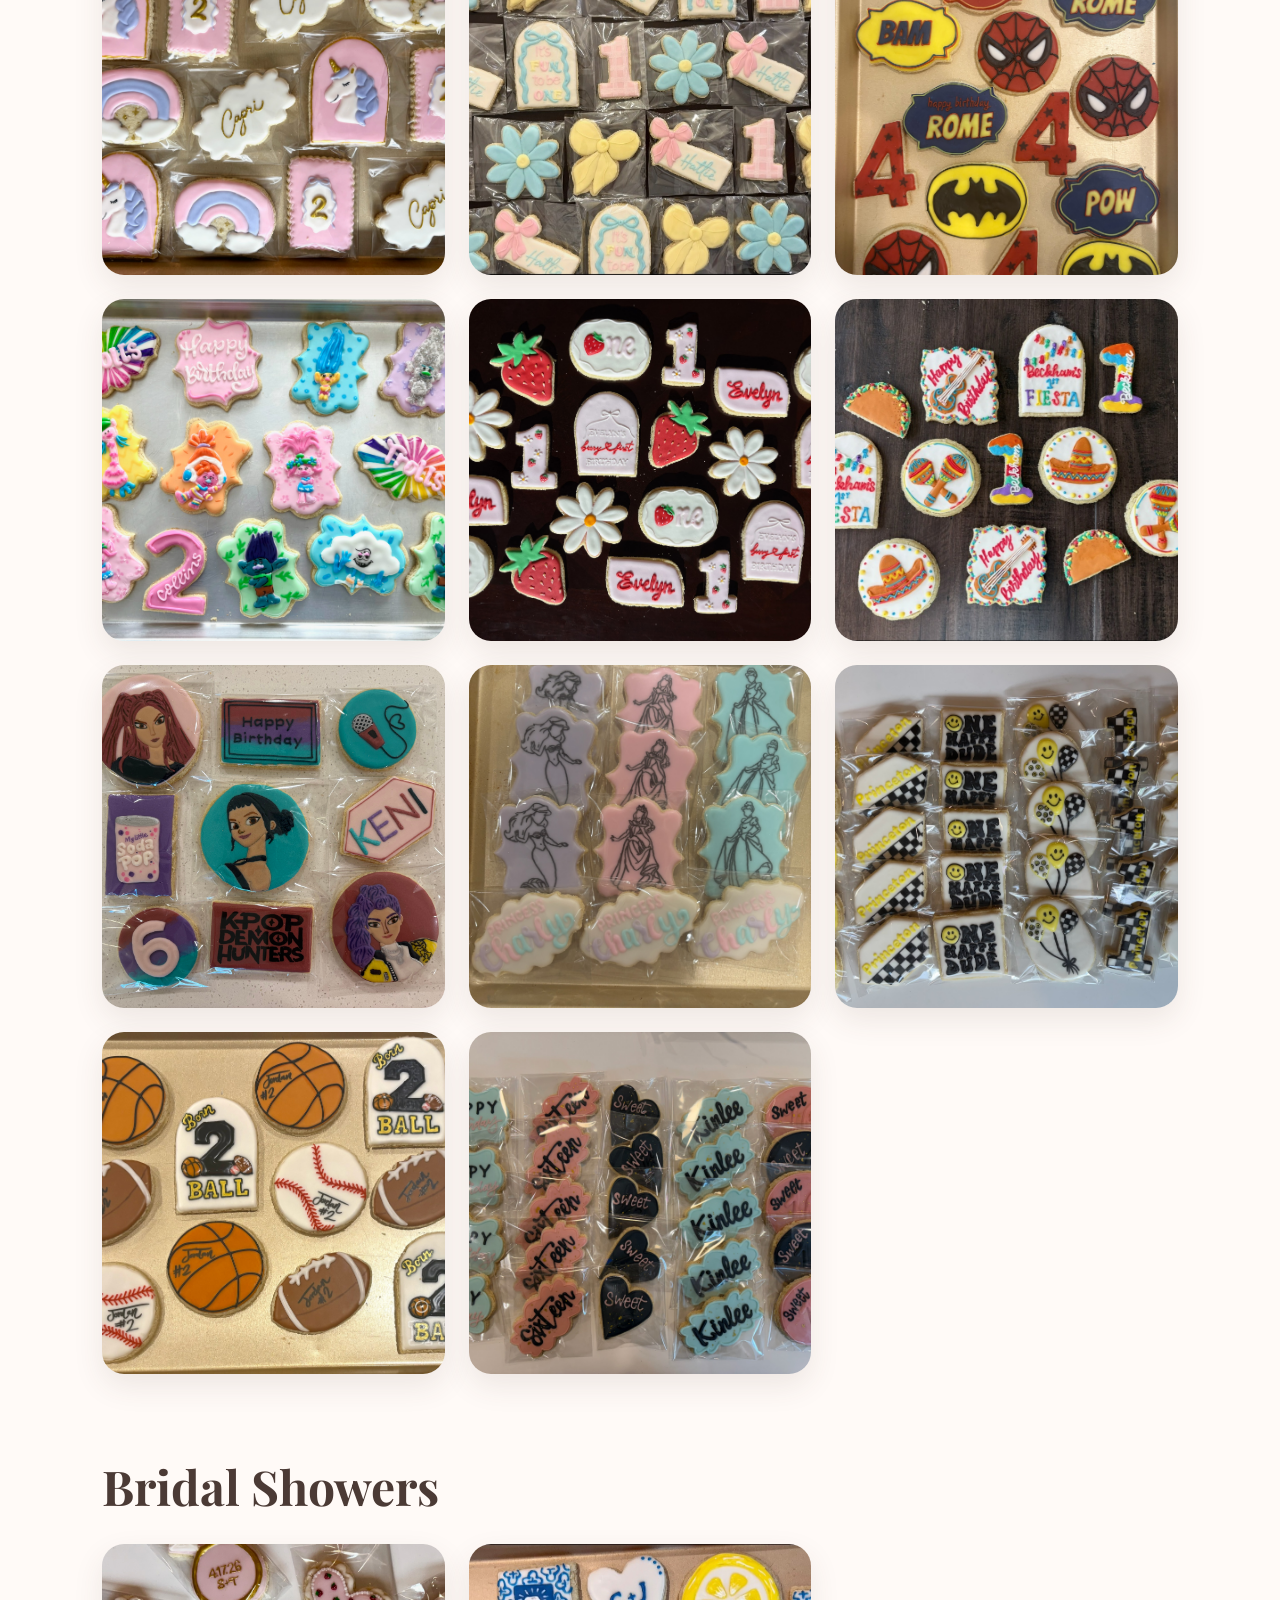
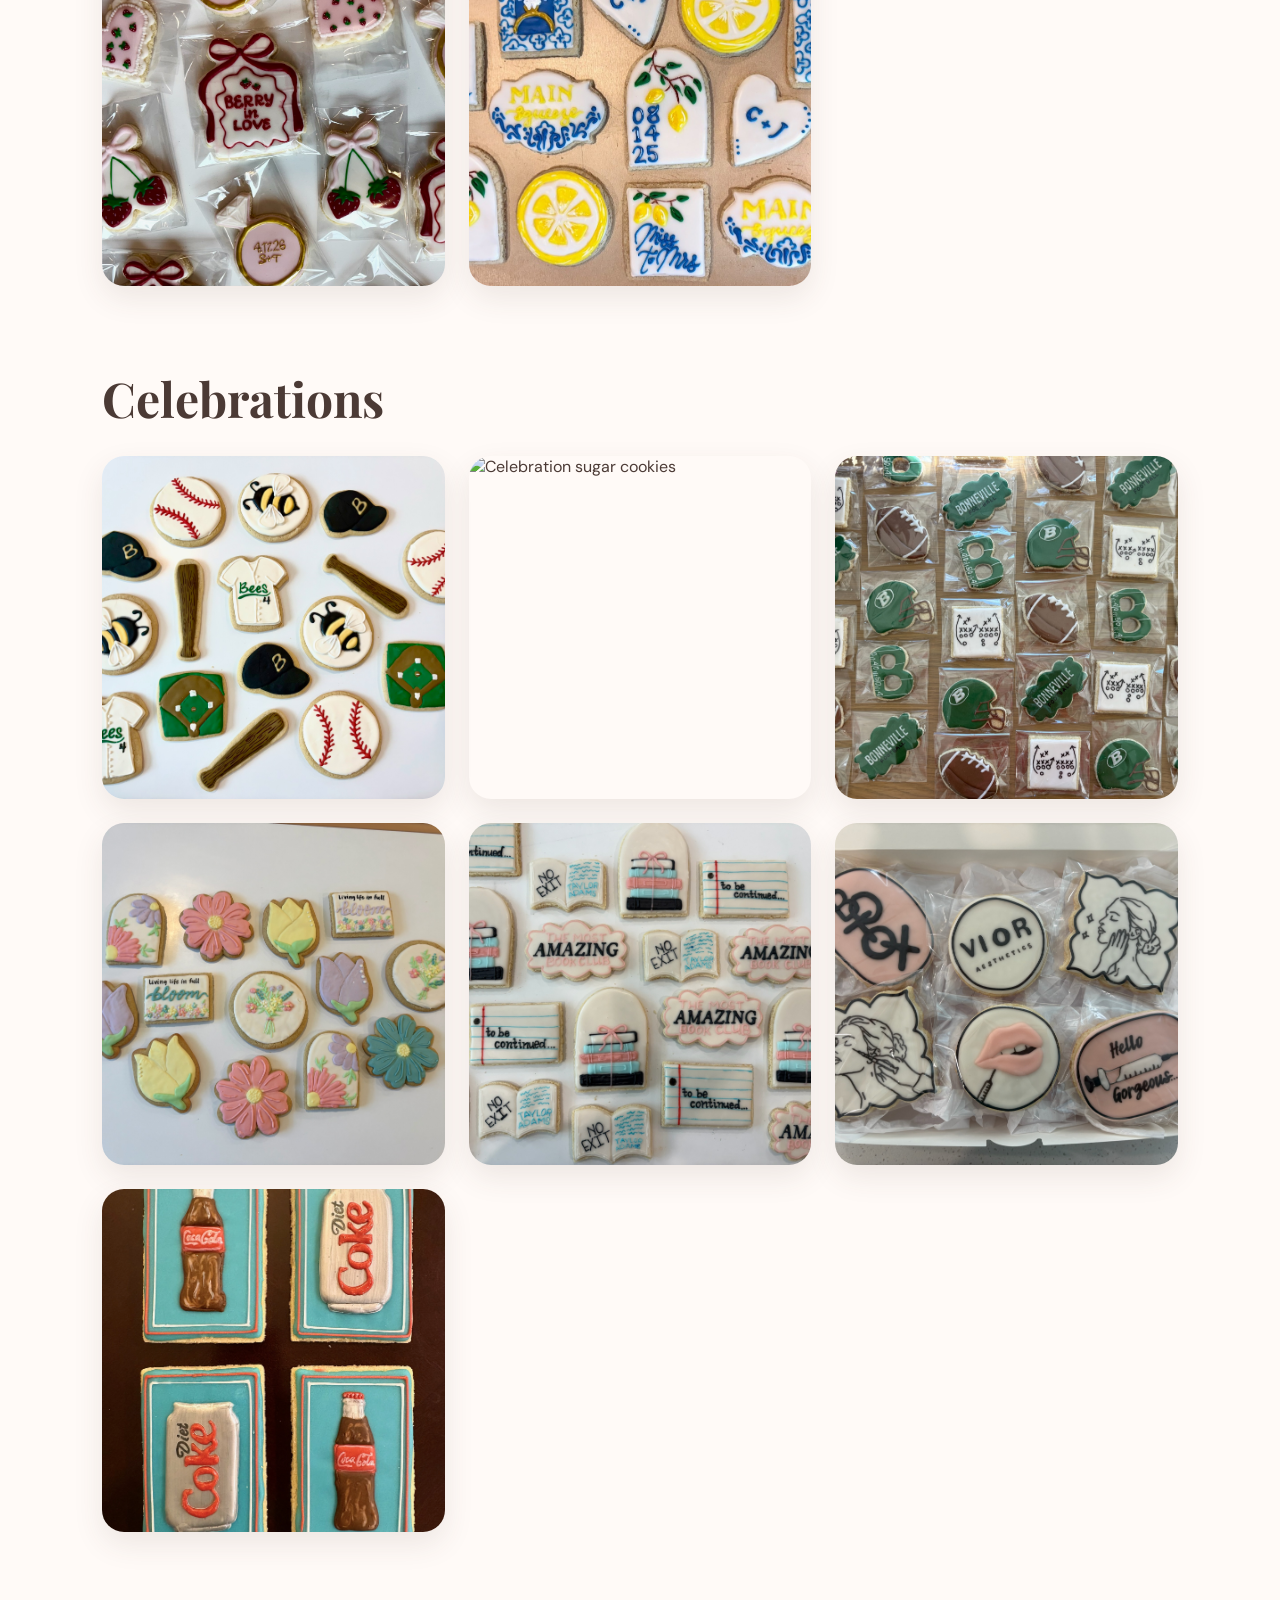
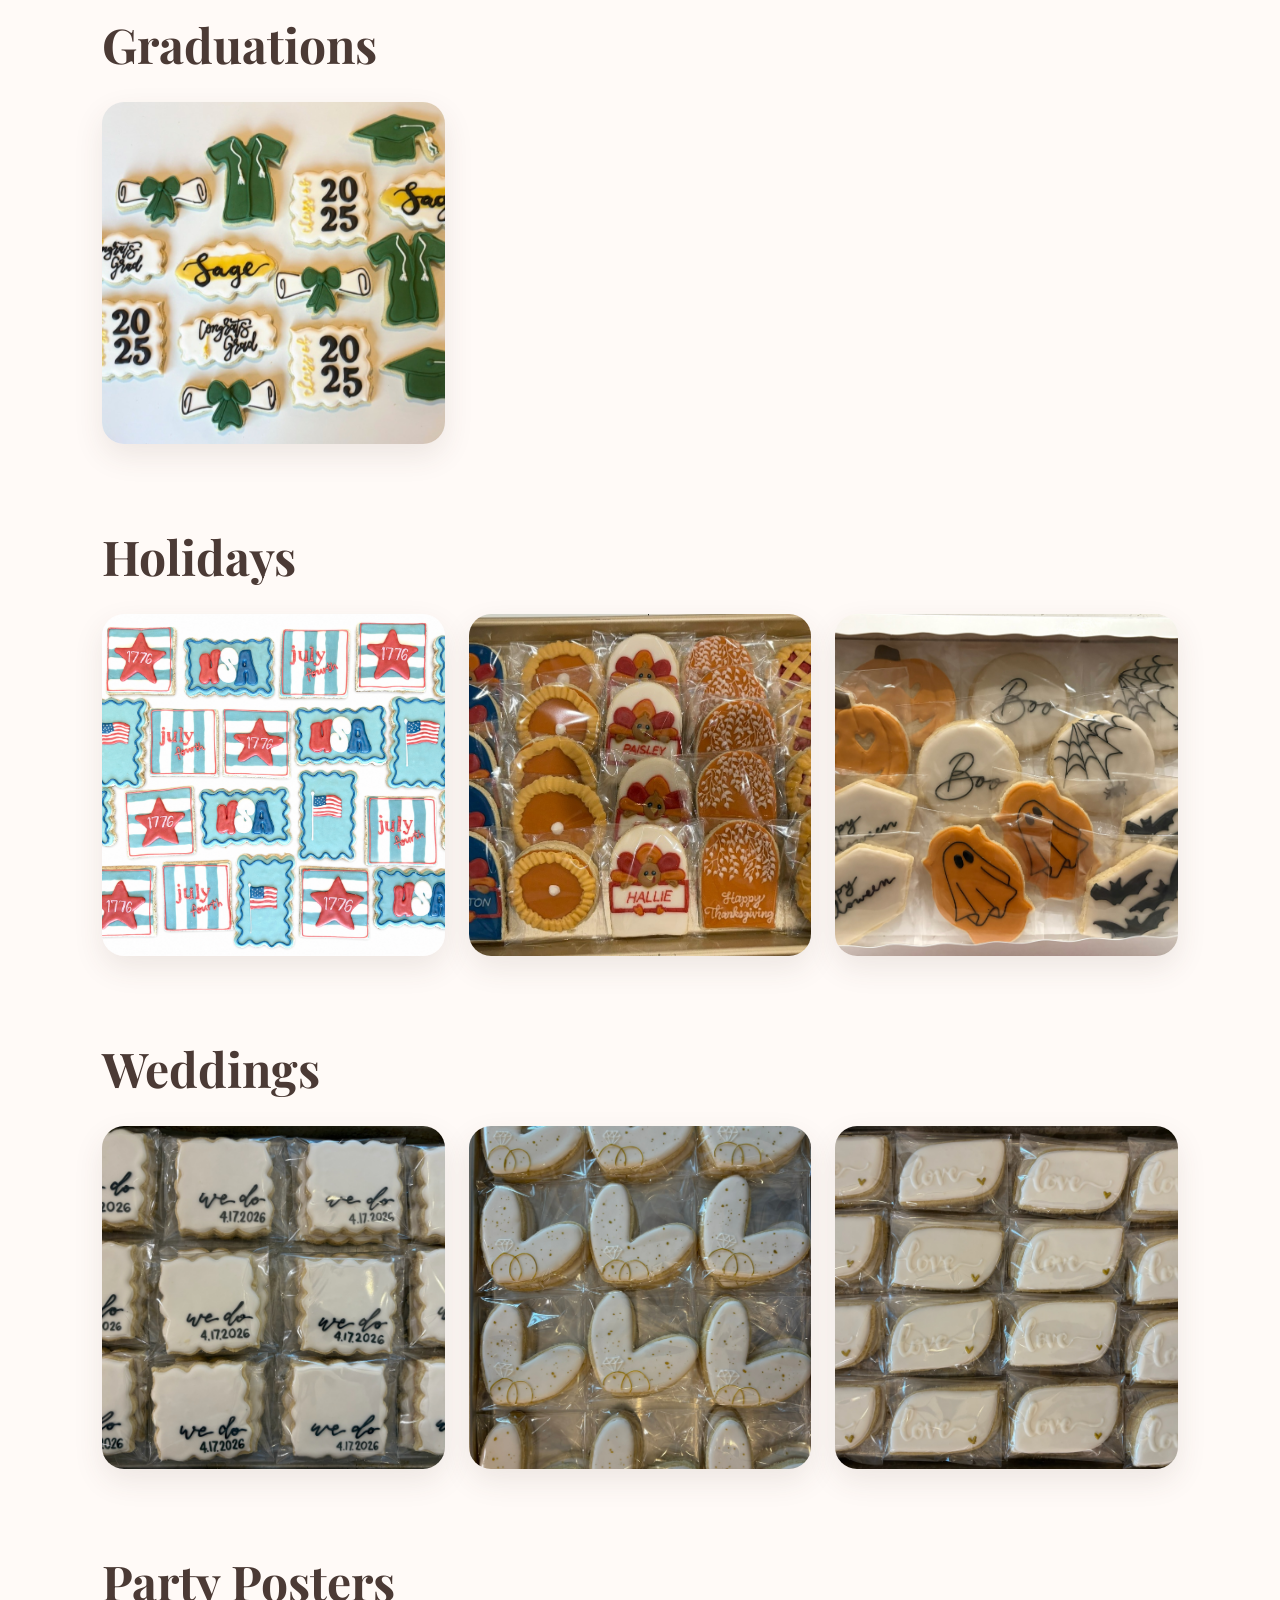
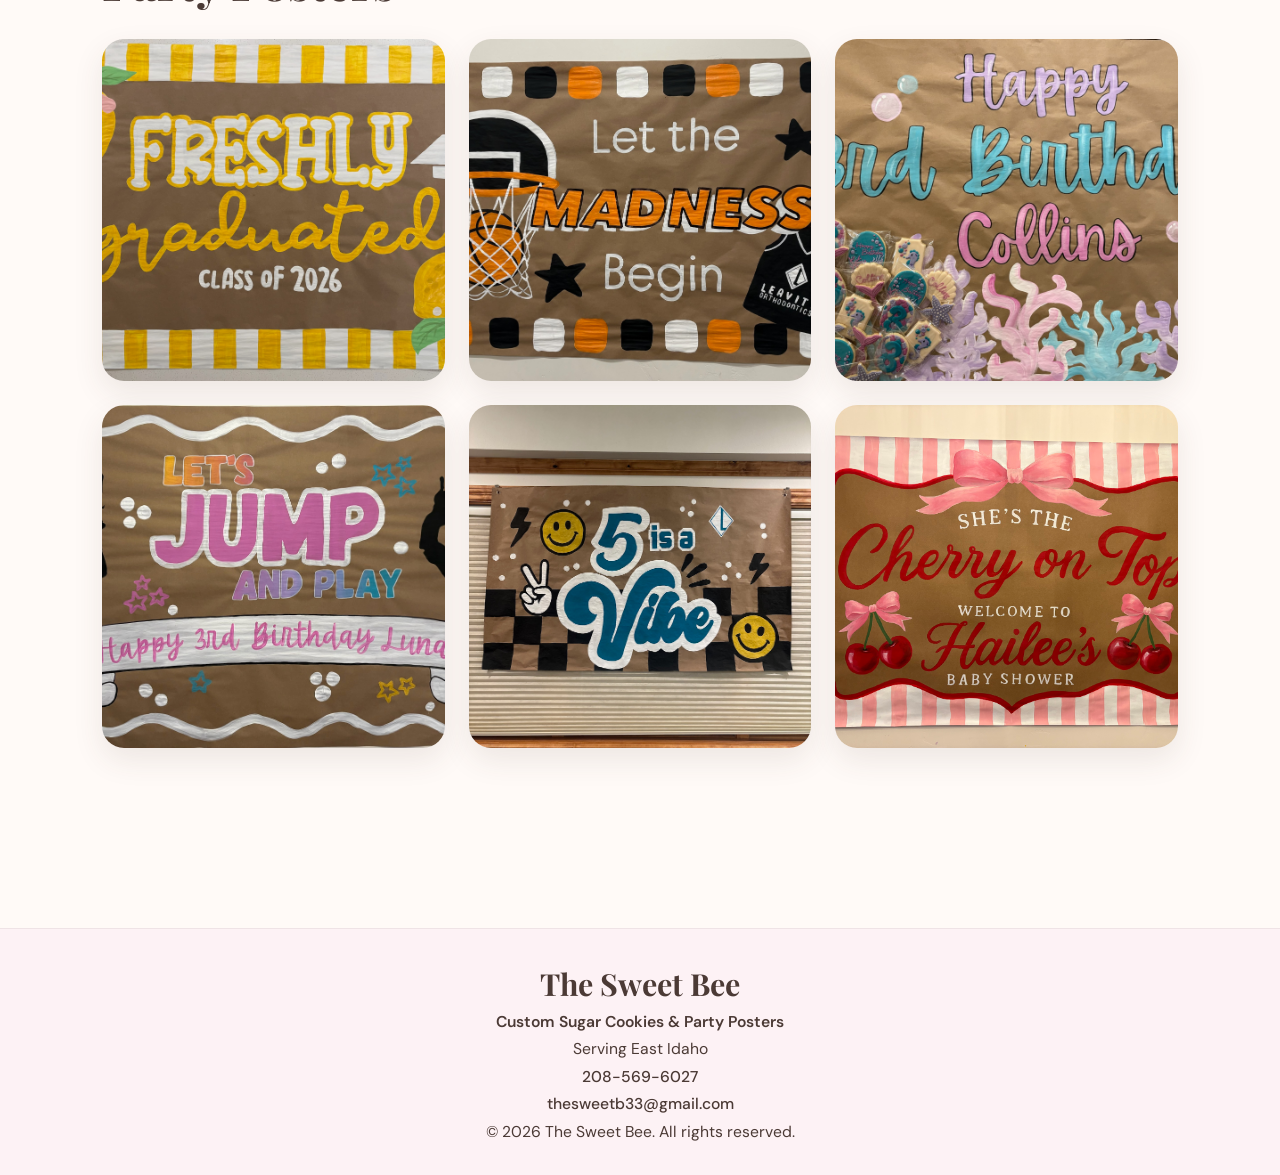
==== commit 196fea14: "fix footer fix footer" ====
--- a/gallery.html
+++ b/gallery.html
@@ -11,7 +11,7 @@
 <link rel="preconnect" href="https://fonts.gstatic.com" crossorigin>
 <link href="https://fonts.googleapis.com/css2?family=DM+Sans:wght@400;500;600;700&family=Playfair+Display:wght@600;700&display=swap" rel="stylesheet">
 
-<link rel="stylesheet" href="style.css?v=2">
+<link rel="stylesheet" href="style.css?v=3">
 
 
 
--- a/style.css
+++ b/style.css
@@ -572,7 +572,7 @@
 }
 
 .gallery-body .brand-logo {
-  width: 360px;
+  width: 240px;
   max-width: 70vw;
 }
 
@@ -655,9 +655,9 @@
   }
 
   .gallery-body .brand-logo {
-    width: 260px;
-  }
-
+  width: 155px;
+  max-width: 70vw;
+}
   .gallery-body .gallery-page {
     padding-top: 40px;
   }
@@ -800,14 +800,7 @@
 /* ---------- Footer ---------- */
 
 .site-footer {
-    background:
-      repeating-linear-gradient(
-        90deg,
-        #fffefe 0px,
-        #fffefe 22px,
-        #fdf2f5 22px,
-        #fdf2f5 44px
-      );
+  background: #fdf2f5;
   text-align: center;
   padding: 34px 20px 28px;
   margin-top: 0;
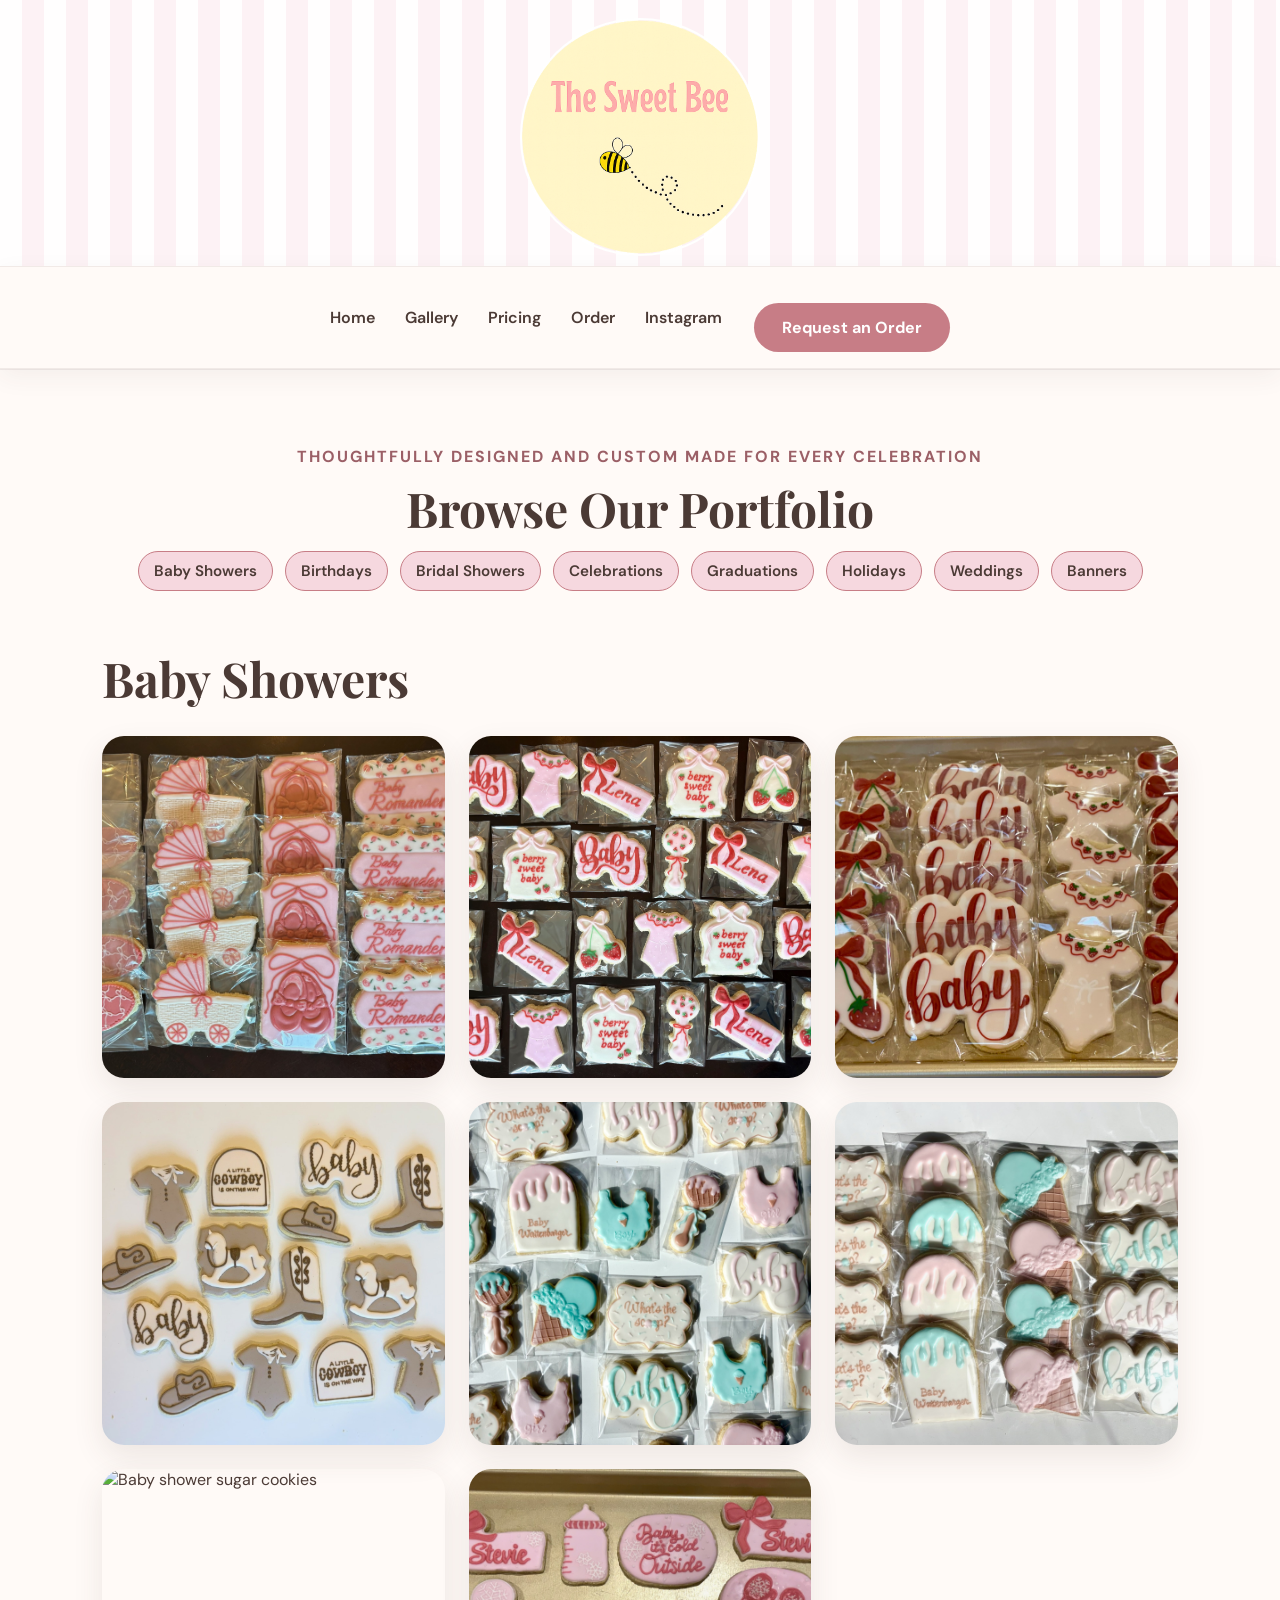
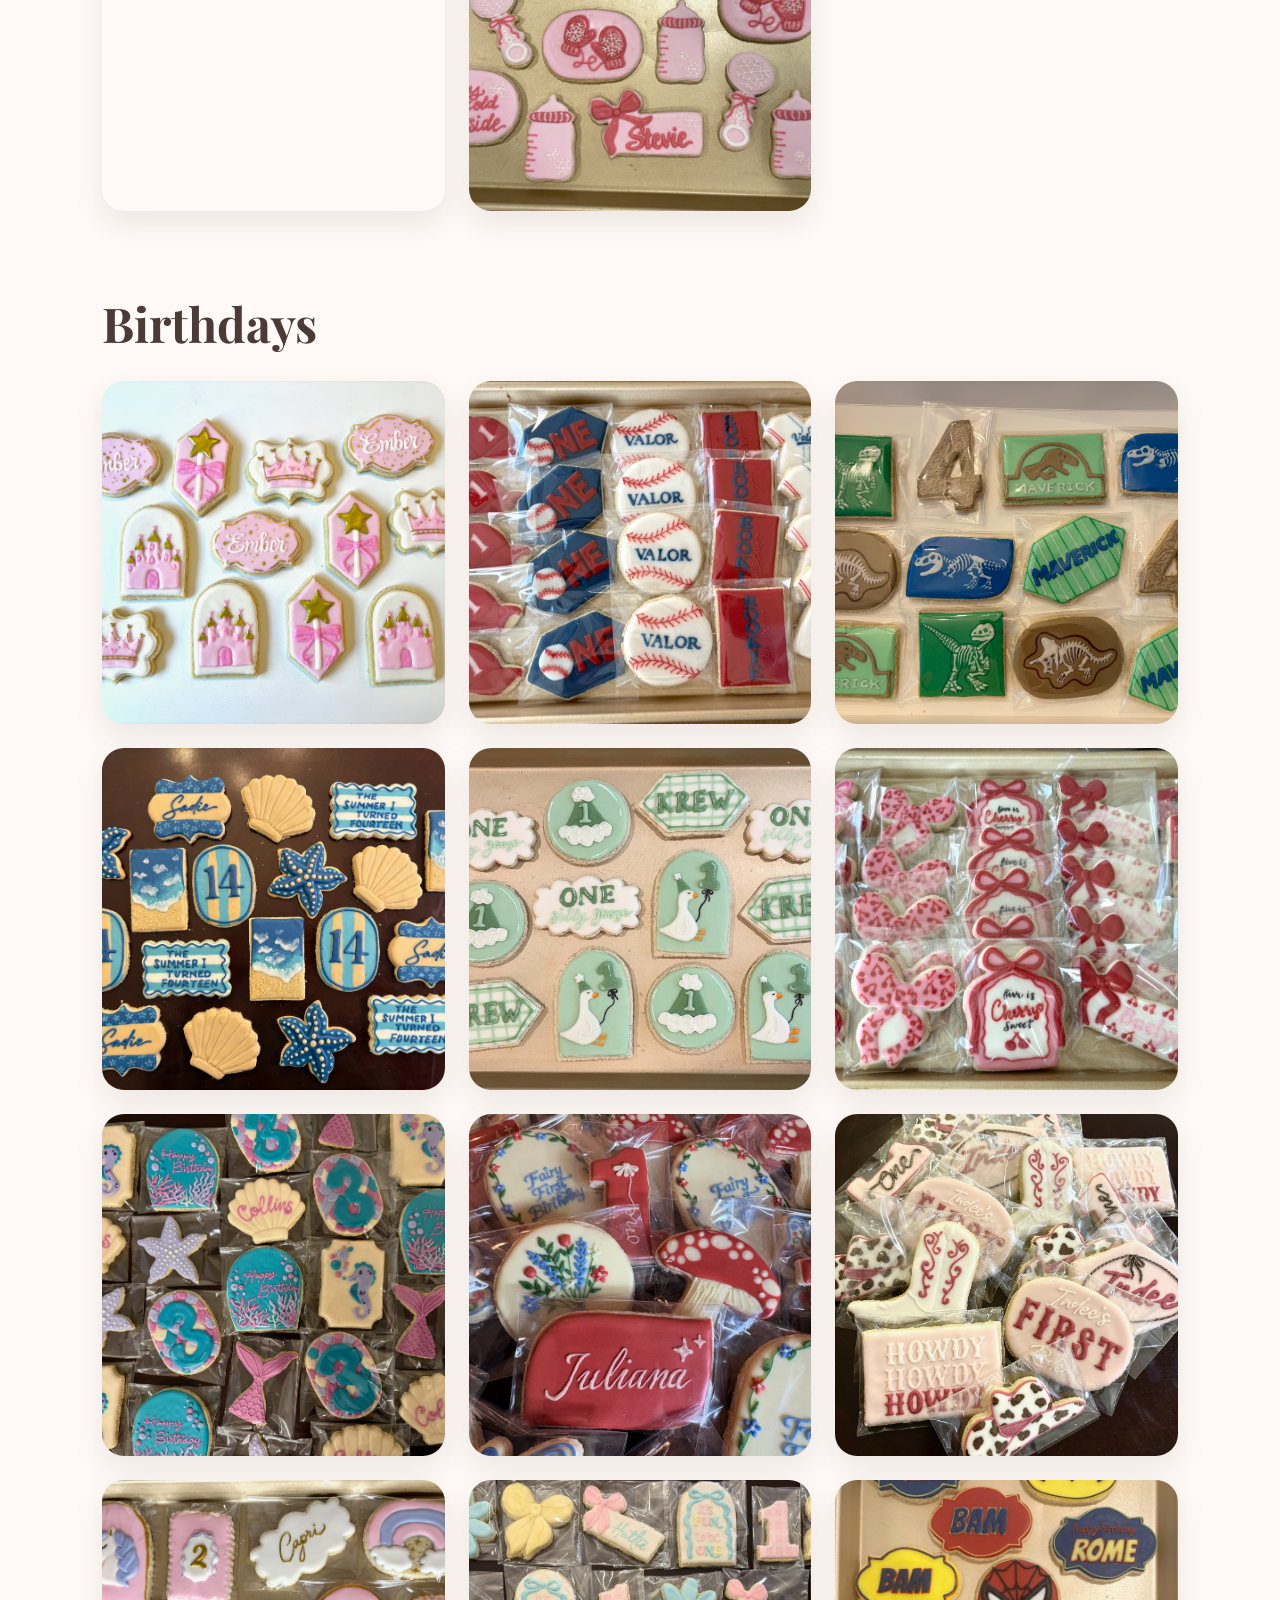
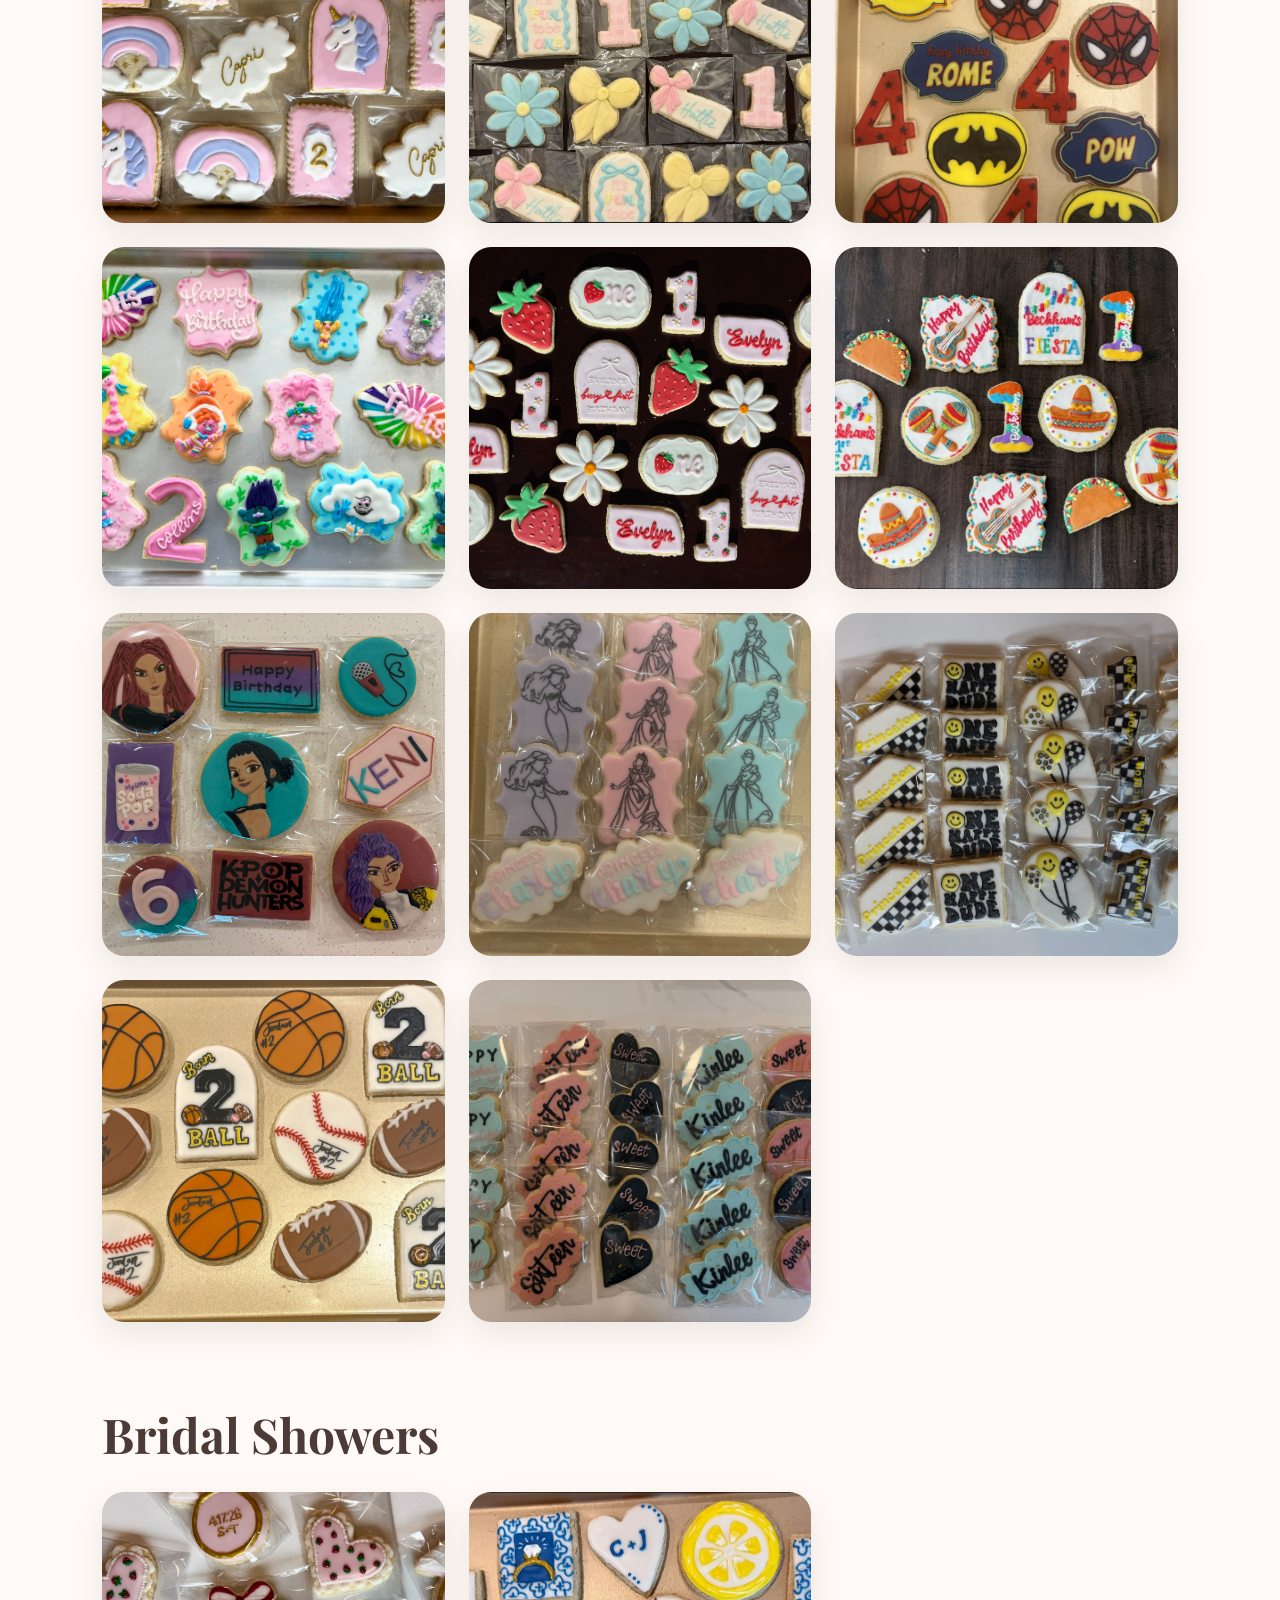
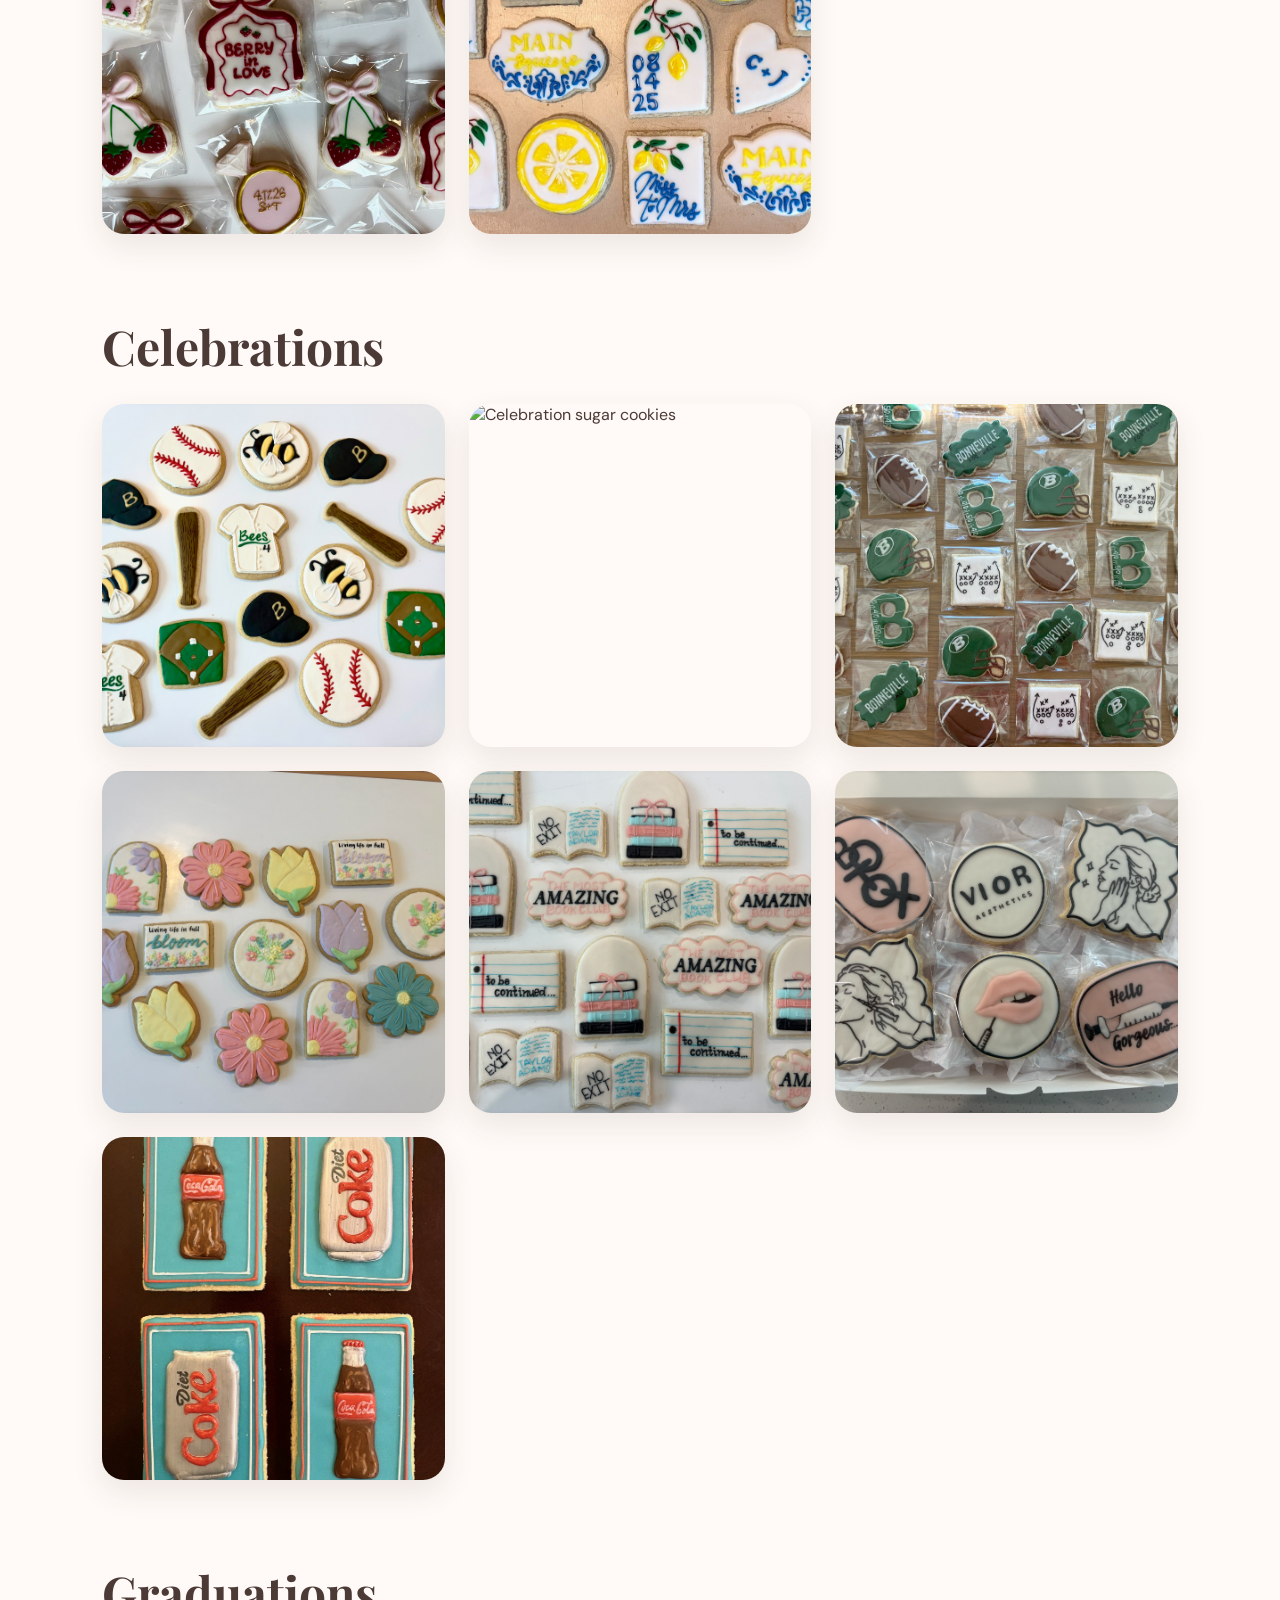
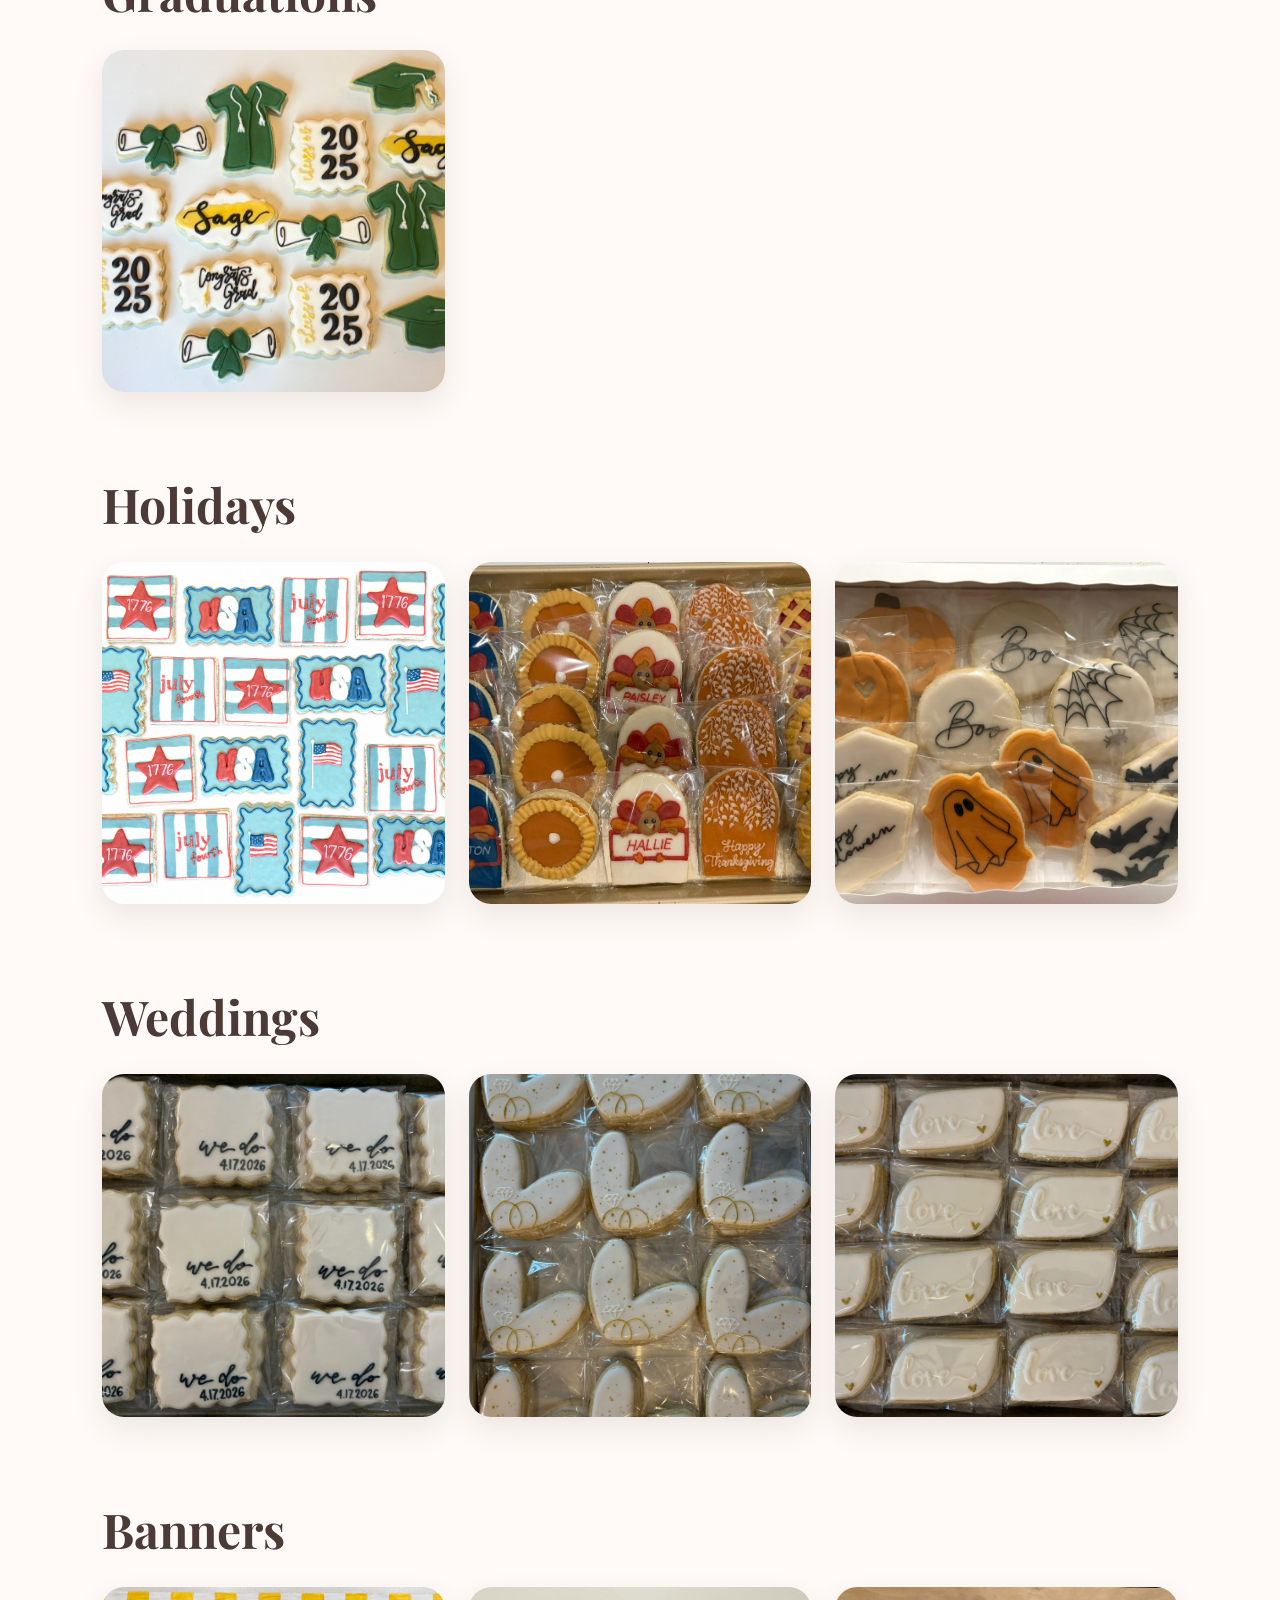
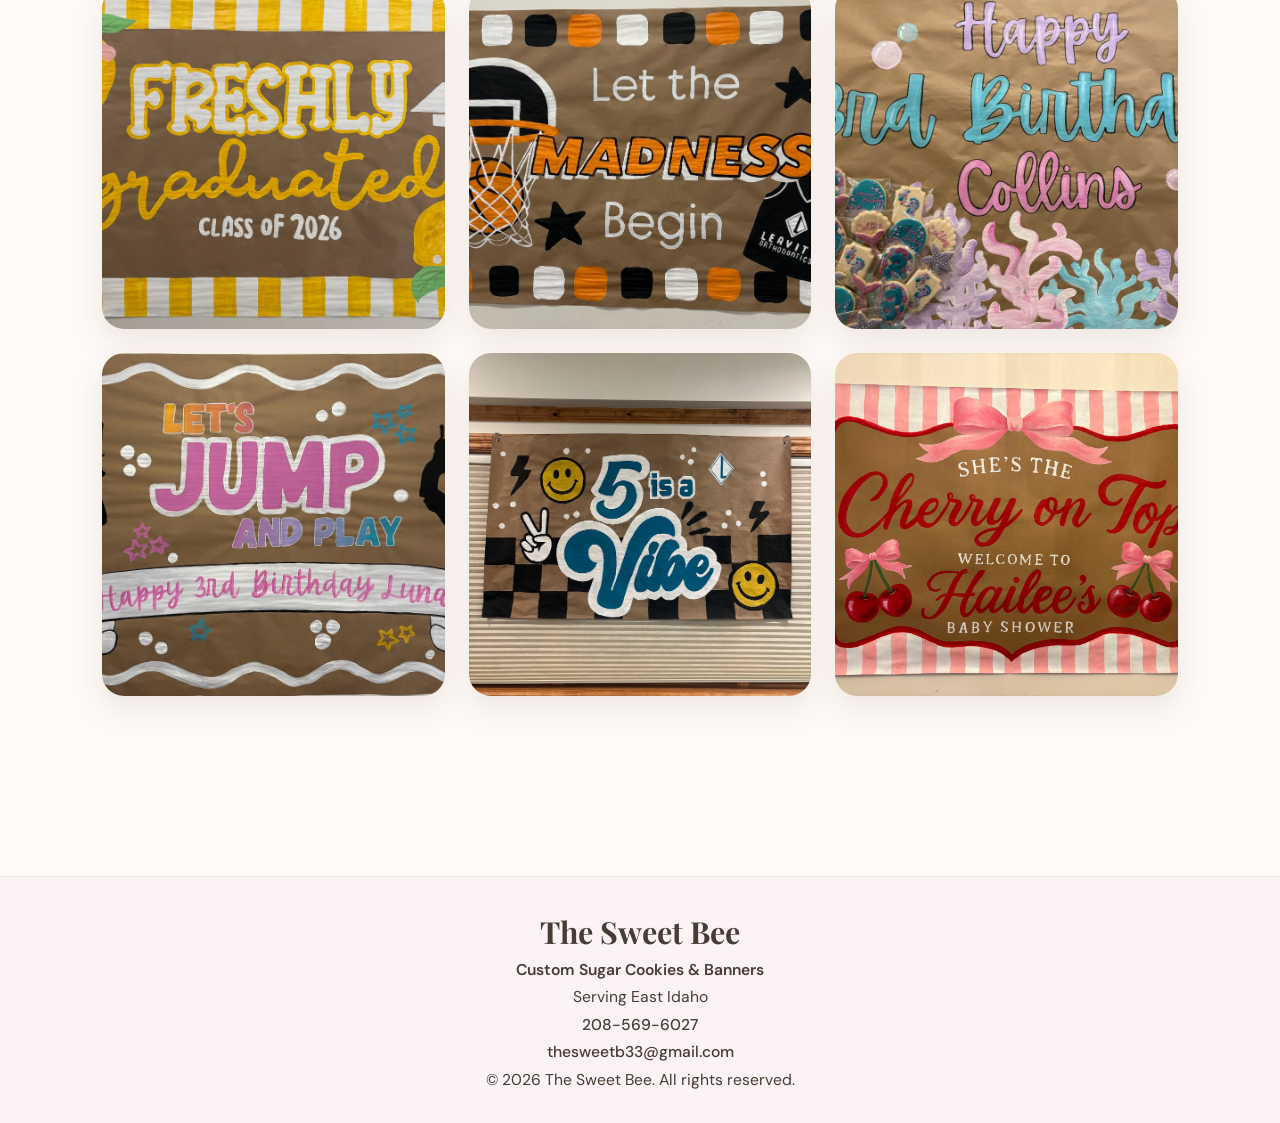
==== commit f61e650a: "Pricing Cookie and banner pricing split and explained" ====
--- a/gallery.html
+++ b/gallery.html
@@ -70,7 +70,7 @@
   <a href="#graduations">Graduations</a>
   <a href="#holidays">Holidays</a>
   <a href="#weddings">Weddings</a>
-  <a href="#posters">Party Posters</a>
+  <a href="#posters">Banners</a>
 </nav>
 
   <section class="gallery-category" id="baby-showers">
@@ -89,7 +89,7 @@
 
     <img src="images/baby-showers/baby-shower-6.JPG" alt="Baby shower sugar cookies">
 
-    <img src="images/baby-showers/baby-shower-7.JPG" alt="Baby shower sugar cookies">
+    <img src="images/baby-showers/baby-shower-7.jpg" alt="Baby shower sugar cookies">
 
     <img src="images/baby-showers/baby-shower-8.JPG" alt="Baby shower sugar cookies">
 
@@ -169,7 +169,7 @@
   </section>
 
  <section class="gallery-category" id="posters">
-  <h2>Party Posters</h2>
+  <h2>Banners</h2>
 
   <div class="gallery-grid">
 
@@ -191,7 +191,7 @@
   <h2>The Sweet Bee</h2>
 
   <p class="footer-tagline">
-    Custom Sugar Cookies &amp; Party Posters
+    Custom Sugar Cookies &amp; Banners
   </p>
 
   <p>Serving East Idaho</p>
--- a/style.css
+++ b/style.css
@@ -79,6 +79,104 @@
 
 .pricing p {
   font-size: 20px;
+}
+
+/* ---------- Pricing Guide ---------- */
+
+.pricing {
+  background: #fdf0f2;
+}
+
+
+.pricing-grid {
+  display: grid;
+  grid-template-columns: repeat(2, minmax(0, 1fr));
+  gap: 20px;
+  max-width: 1000px;
+  margin: 0 auto;
+}
+
+.pricing-card {
+  background: var(--white);
+  padding: 26px 34px 34px;
+  border-radius: 24px;
+  text-align: left;
+  box-shadow: 0 12px 30px rgba(75, 58, 53, 0.08);
+}
+
+.pricing-card h3 {
+  margin: 0 0 28px;
+  text-align: center;
+  font-size: 1.8rem;
+  color: var(--brown);
+  position: relative;
+}
+
+.pricing-card h3::after {
+  content: "";
+  display: block;
+  width: 70px;
+  height: 3px;
+  background: #d89aa5;
+  border-radius: 999px;
+  margin: 14px auto 0;
+}
+
+.pricing-item {
+  display: flex;
+  flex-direction: column;
+  gap: 4px;
+  padding: 18px 0;
+  border-bottom: 1px solid rgba(75, 58, 53, 0.1);
+}
+
+.pricing-item strong {
+  font-size: 1.08rem;
+  color: var(--brown);
+}
+
+.pricing-item span {
+  font-size: 1.15rem;
+  font-weight: 700;
+  color: var(--rose);
+}
+
+.pricing-item small {
+  font-size: 0.92rem;
+  color: rgba(75, 58, 53, 0.72);
+}
+
+.pricing-details {
+  margin-top: 24px;
+}
+
+.pricing-details p {
+  margin: 9px 0;
+  font-size: 0.98rem;
+  line-height: 1.55;
+}
+
+.pricing-note {
+    font-size: 0.75rem;
+    color: rgba(75, 58, 53, 0.55);
+    margin-top: 22px;
+    line-height: 1.5;
+}
+
+.pricing h2 {
+    font-size: 2.6rem;
+    color: var(--rose);
+    margin-bottom: 30px;
+}
+
+@media (max-width: 700px) {
+  .pricing-grid {
+    grid-template-columns: 1fr;
+  }
+
+  .pricing-card {
+    padding: 28px 24px;
+  }
 }
 
 .featured-section {
@@ -199,6 +297,16 @@
     padding: 90px 8%;
 }
 
+.how-it-works .eyebrow {
+    text-align: center;
+}
+
+.how-it-works h2 {
+    text-align: center;
+}
+
+
+
 .steps {
     display: grid;
     grid-template-columns: repeat(4, 1fr);
@@ -489,6 +597,7 @@
   }
 }
 
+
 .gallery-page {
   padding: 60px 8% 100px;
   background: var(--cream);
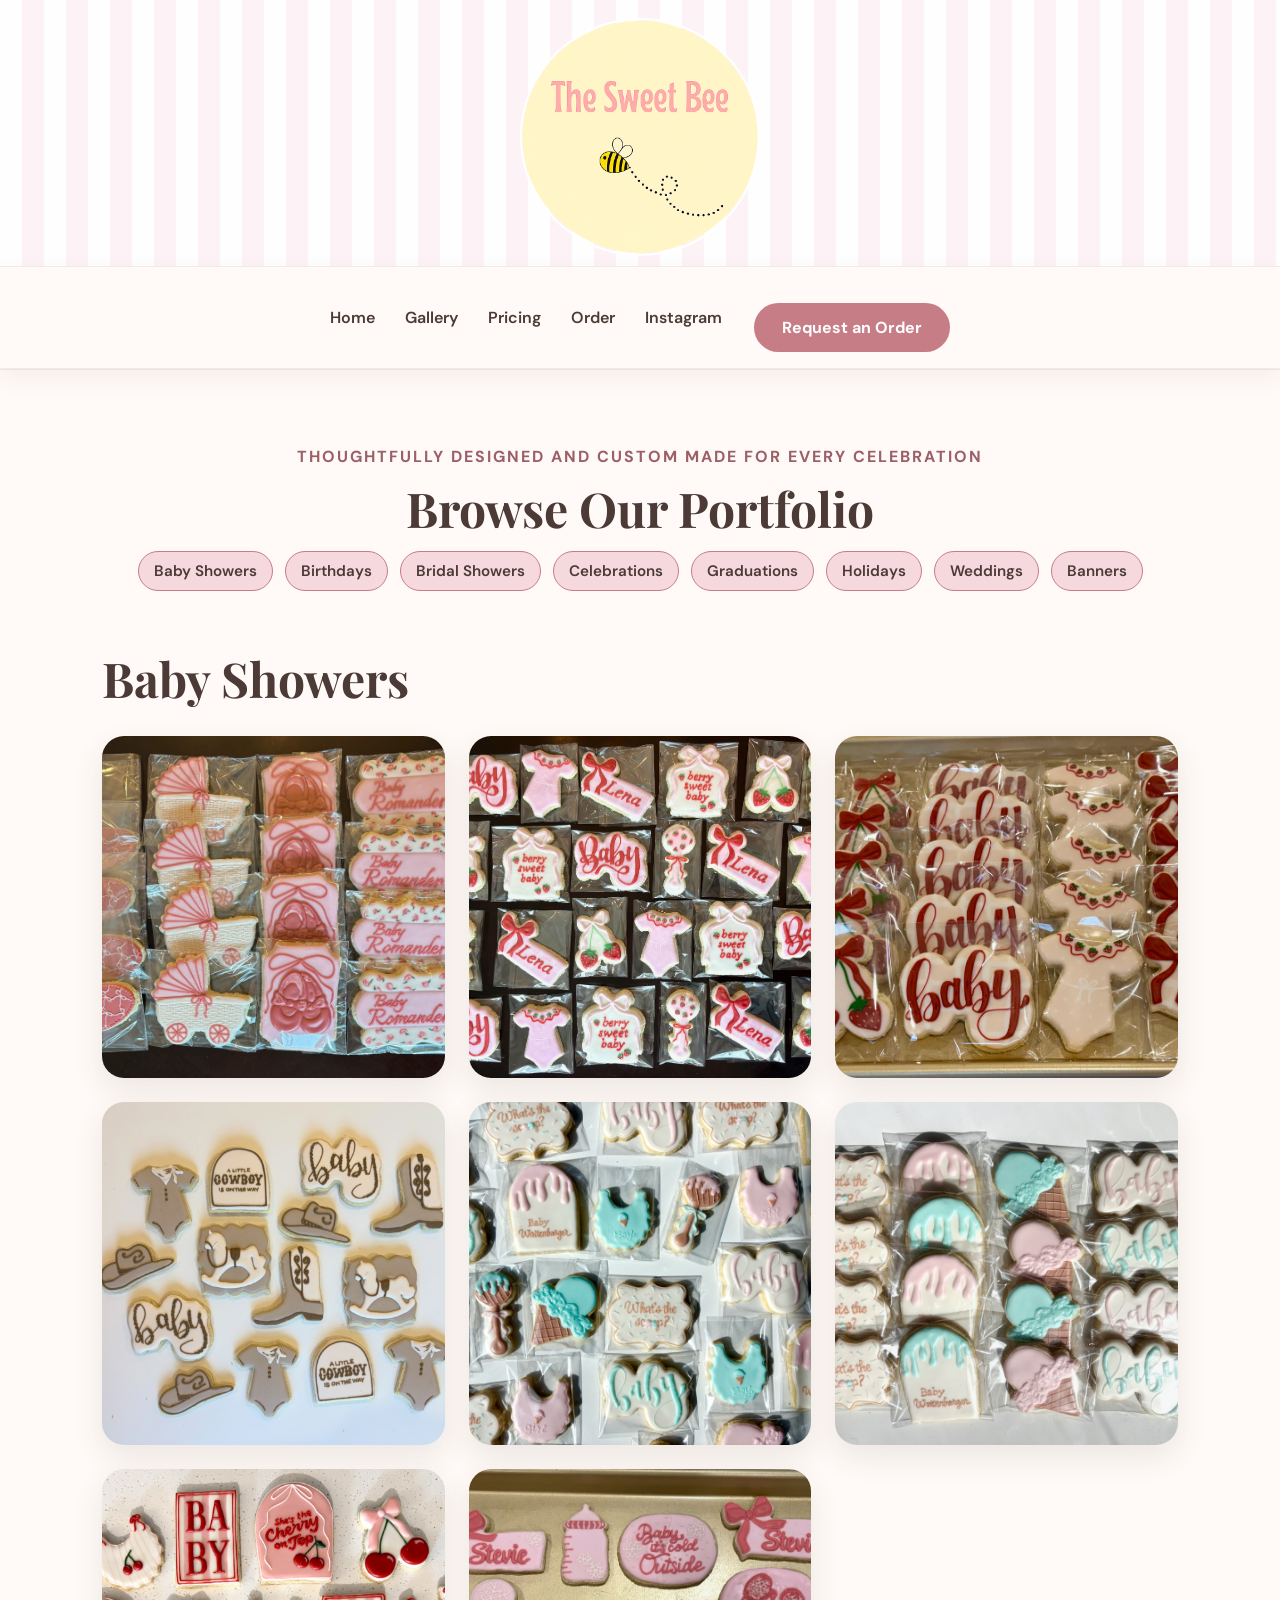
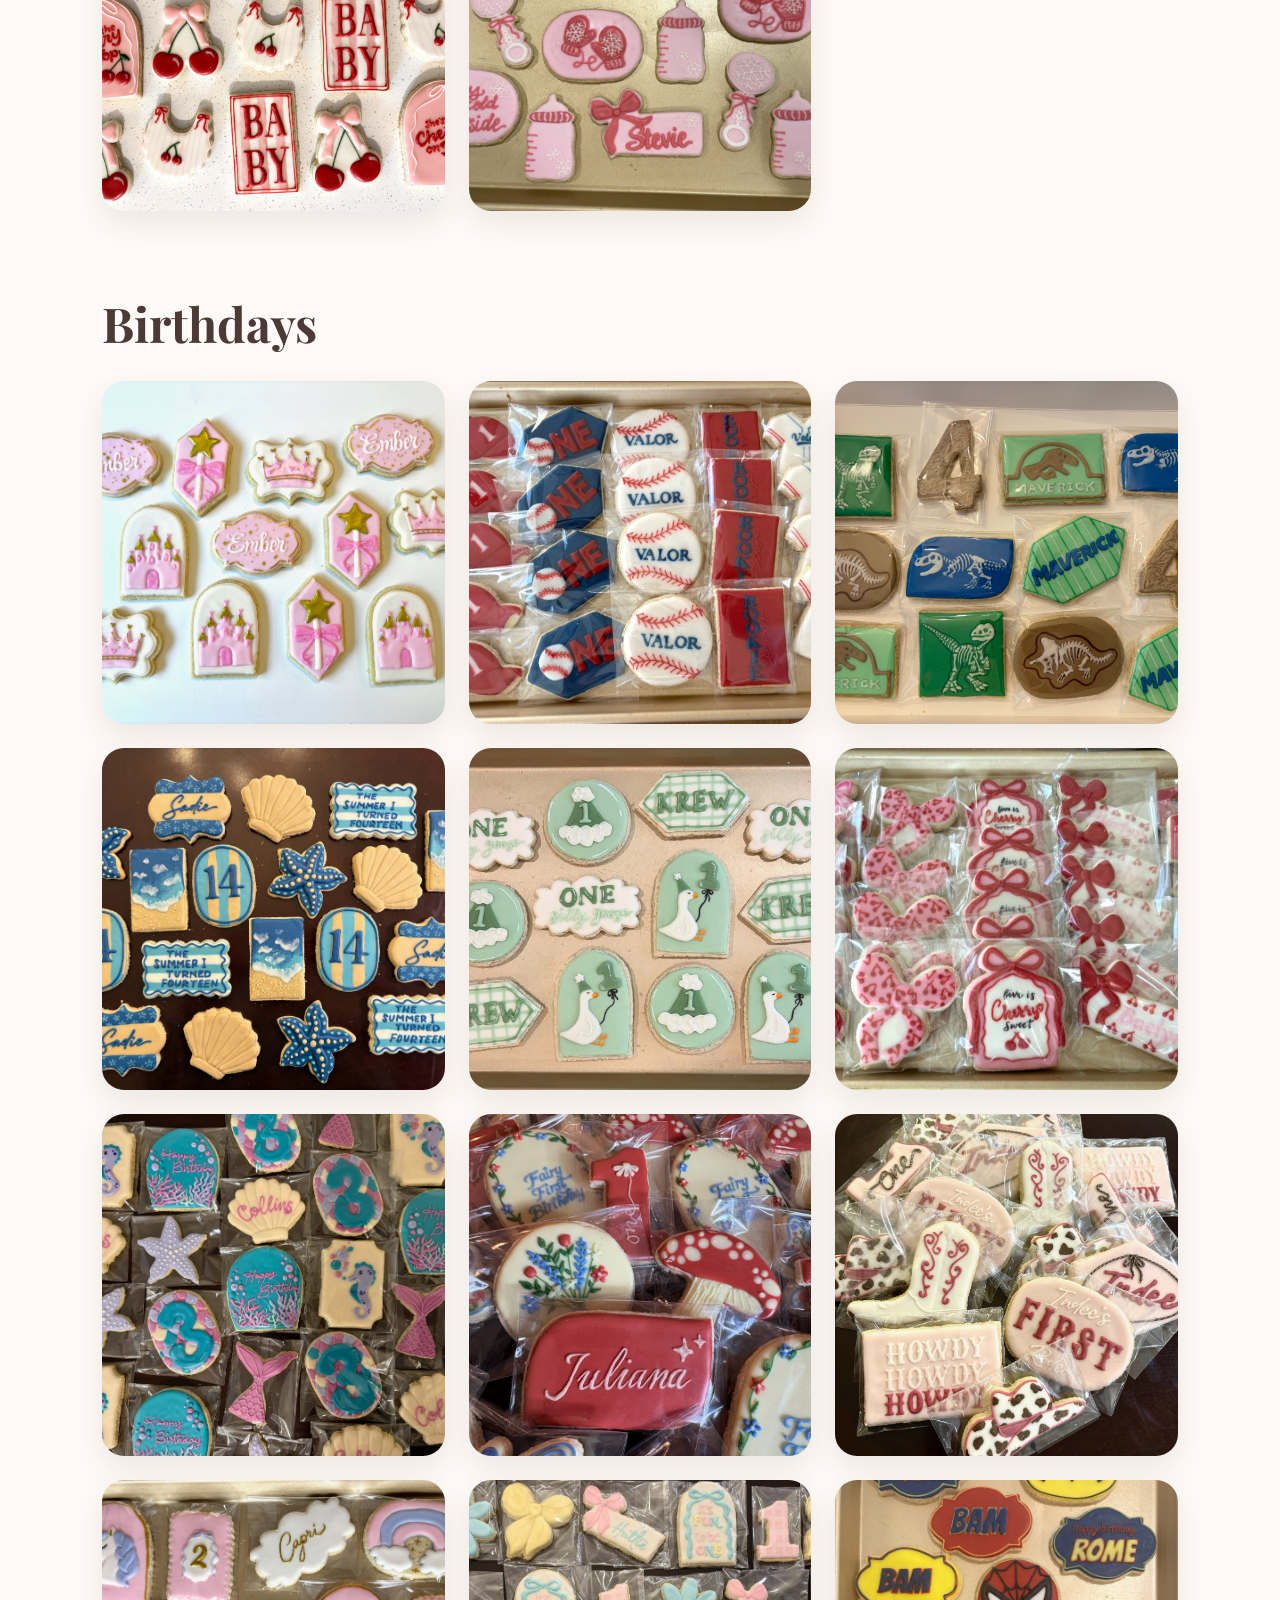
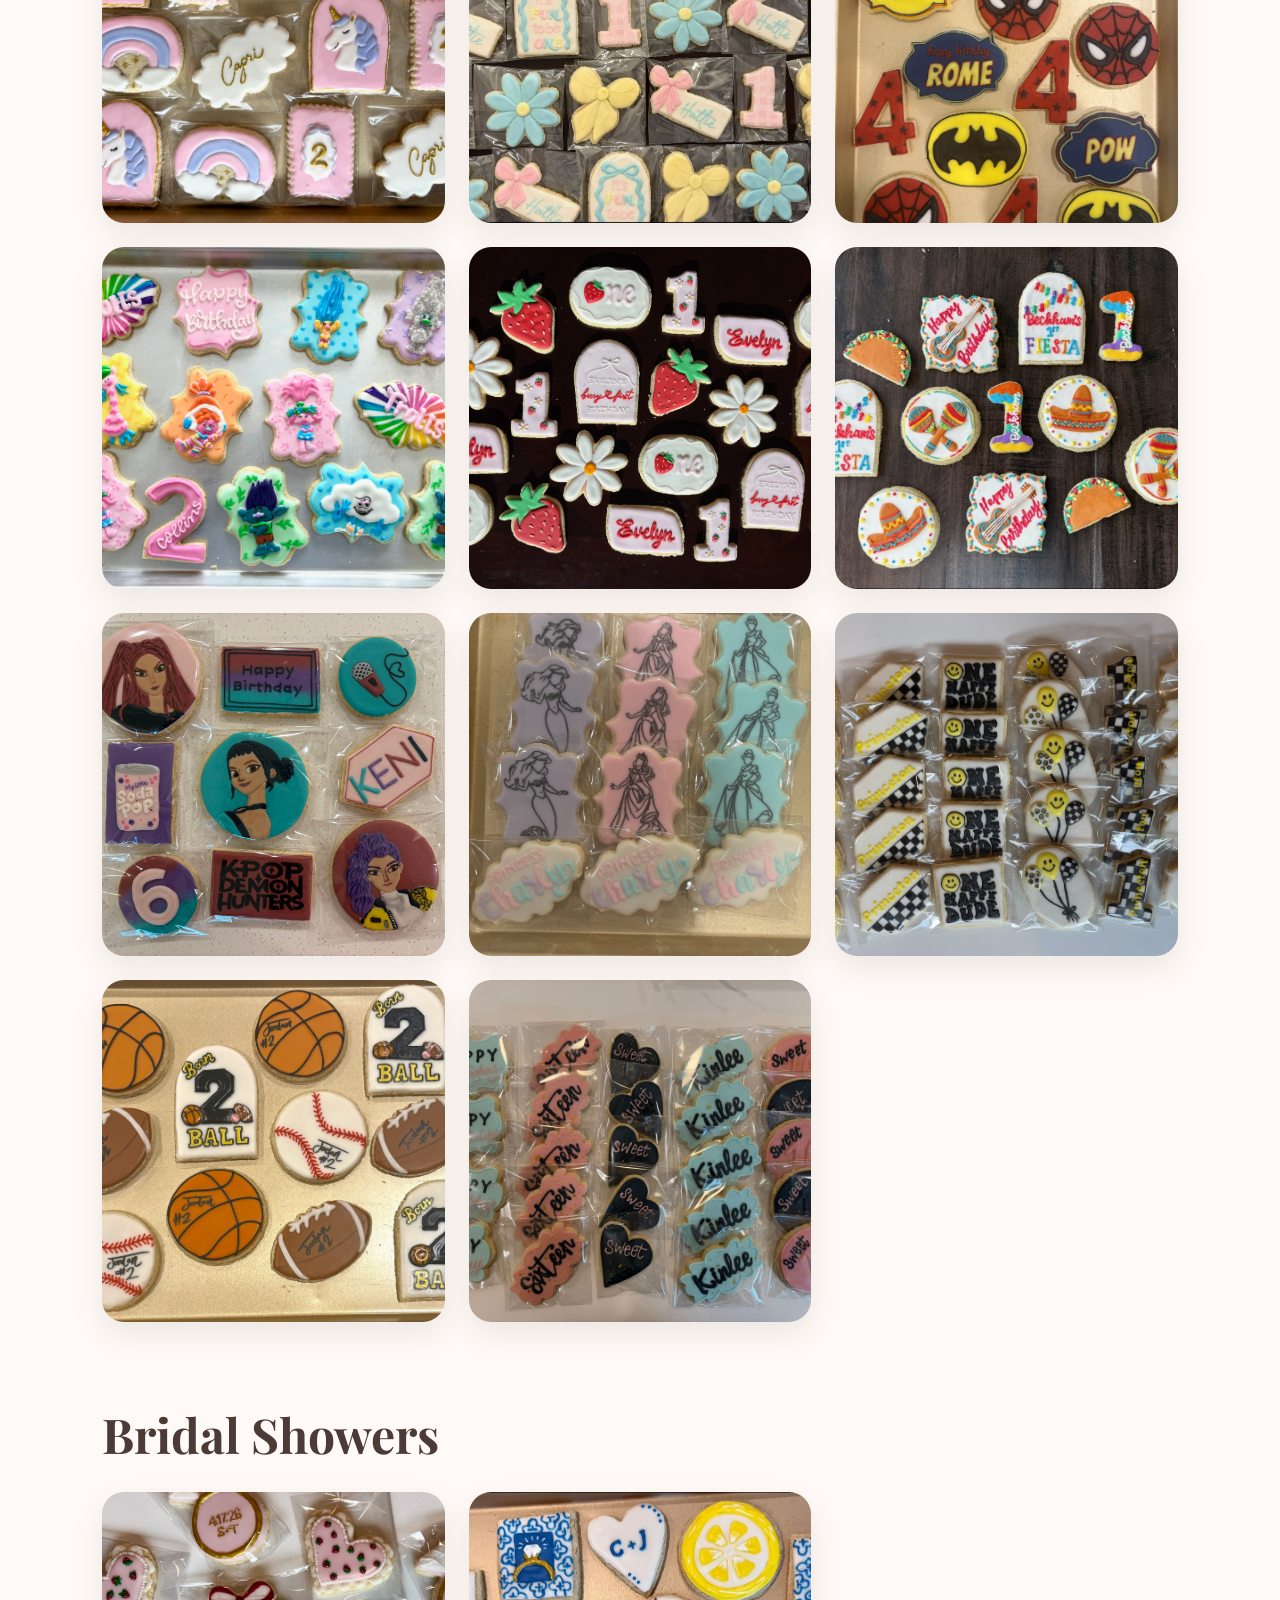
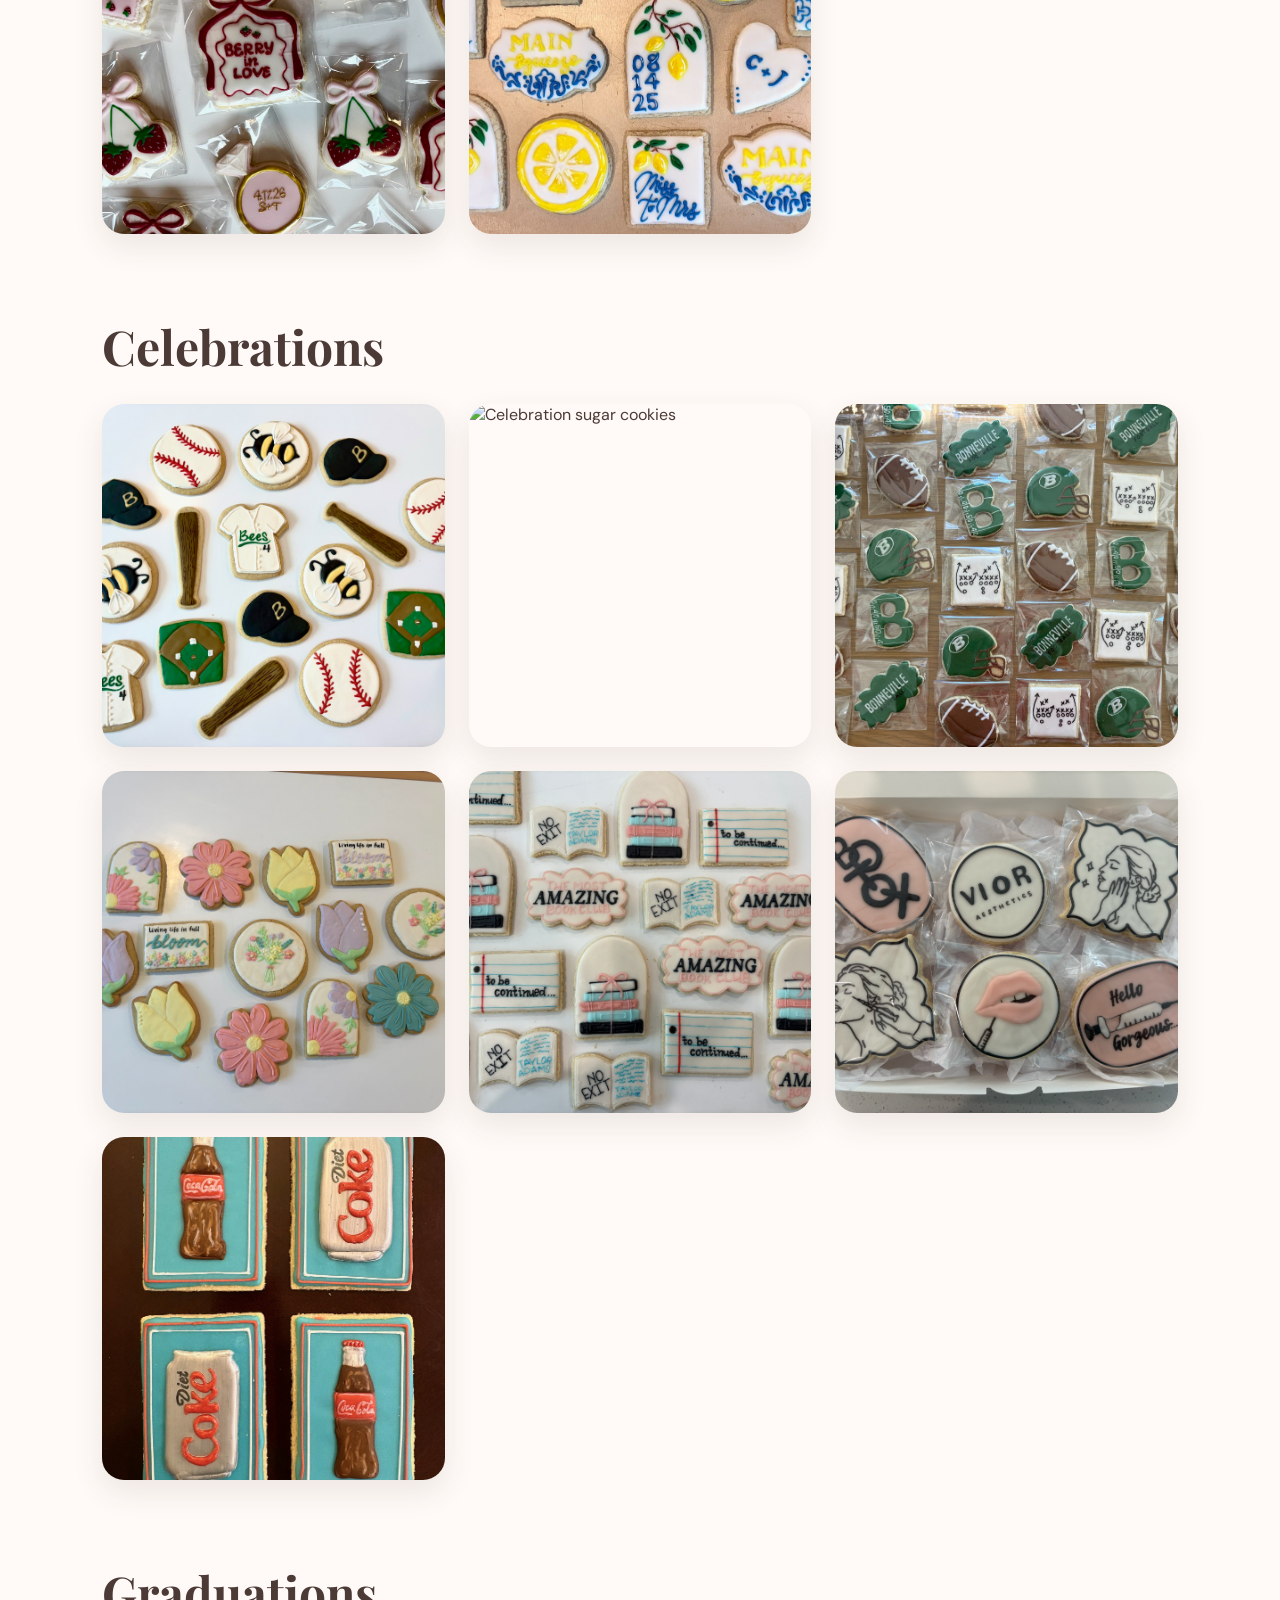
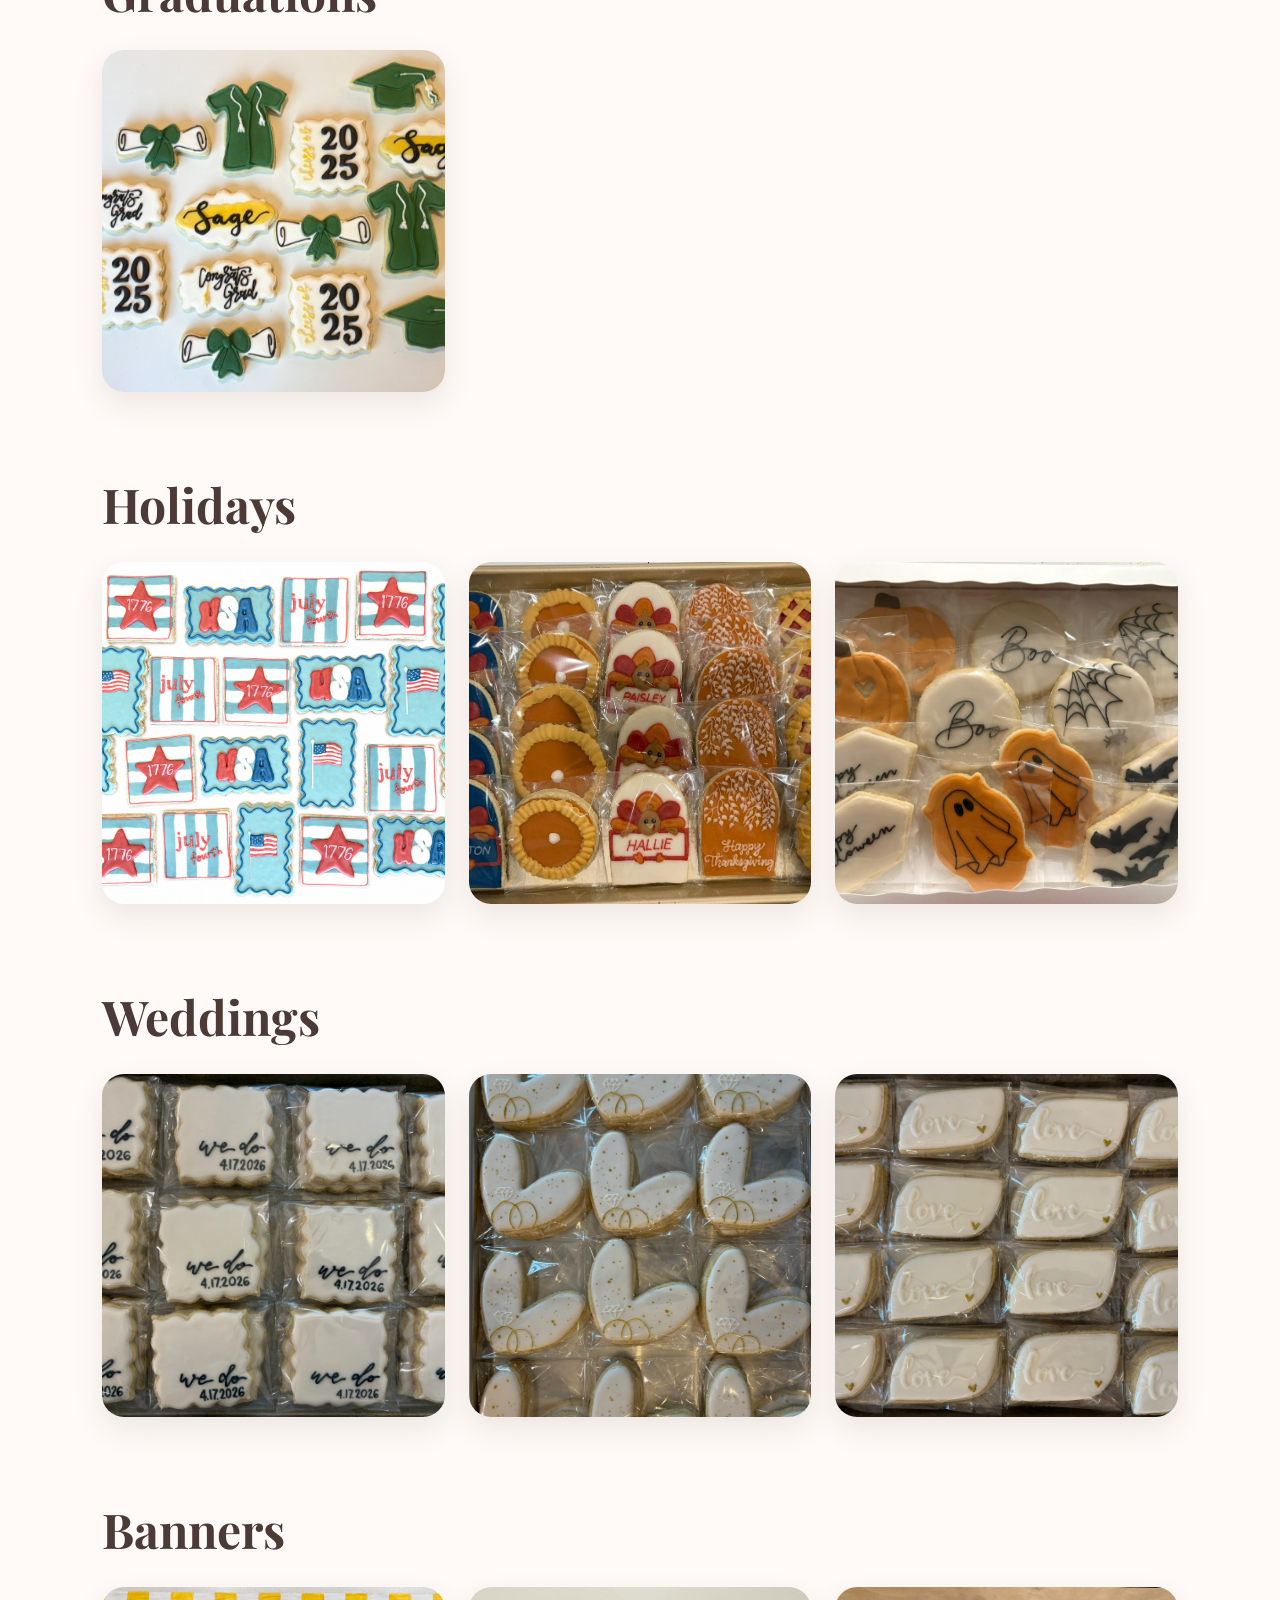
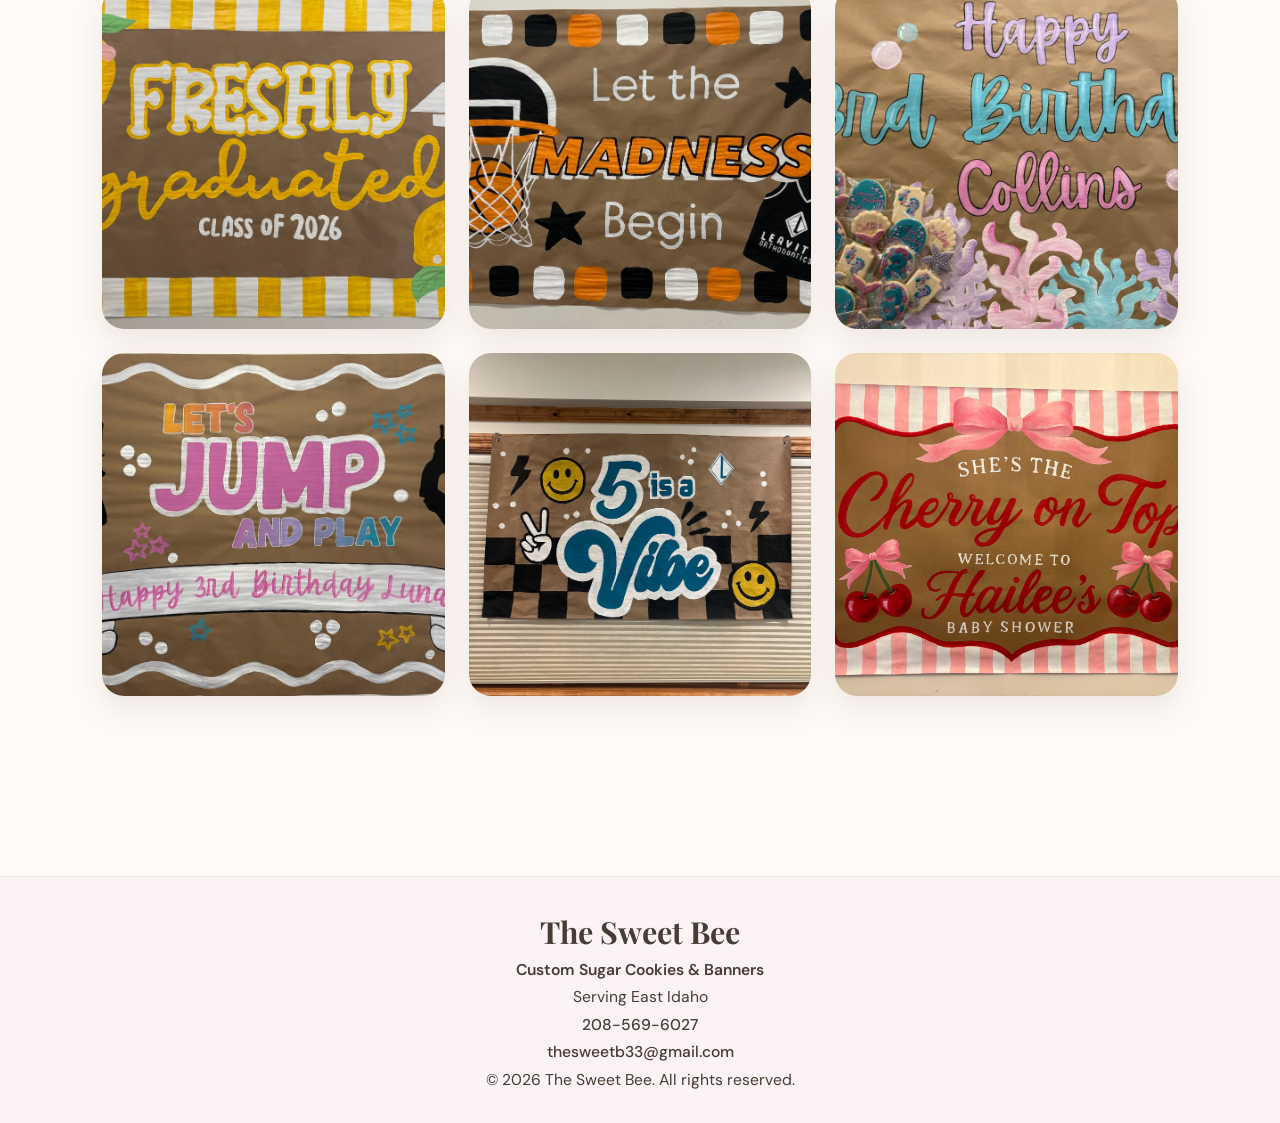
==== commit eb0573ac: "fix baby shower image baby shower image 7 changed to baby-shower-7.JPG" ====
--- a/gallery.html
+++ b/gallery.html
@@ -89,7 +89,7 @@
 
     <img src="images/baby-showers/baby-shower-6.JPG" alt="Baby shower sugar cookies">
 
-    <img src="images/baby-showers/baby-shower-7.jpg" alt="Baby shower sugar cookies">
+    <img src="images/baby-showers/baby-shower-7.JPG" alt="Baby shower sugar cookies">
 
     <img src="images/baby-showers/baby-shower-8.JPG" alt="Baby shower sugar cookies">
 
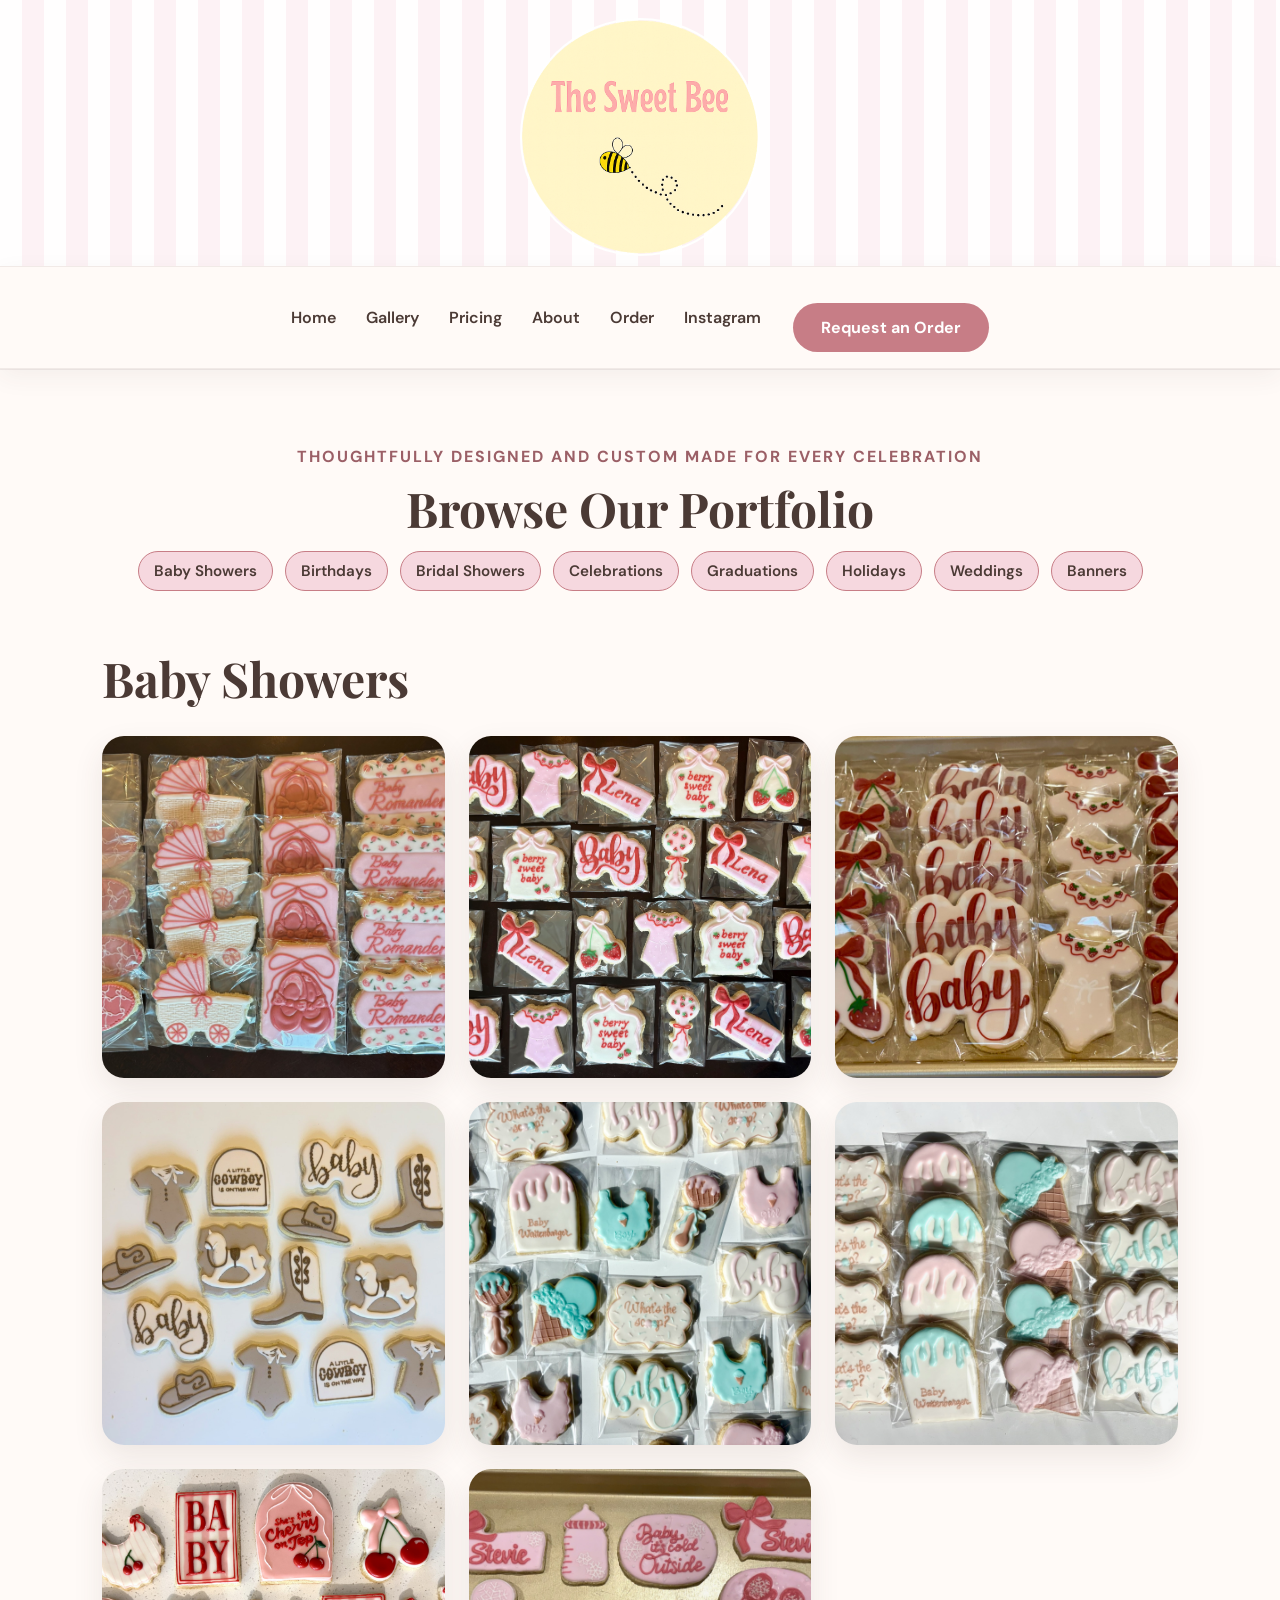
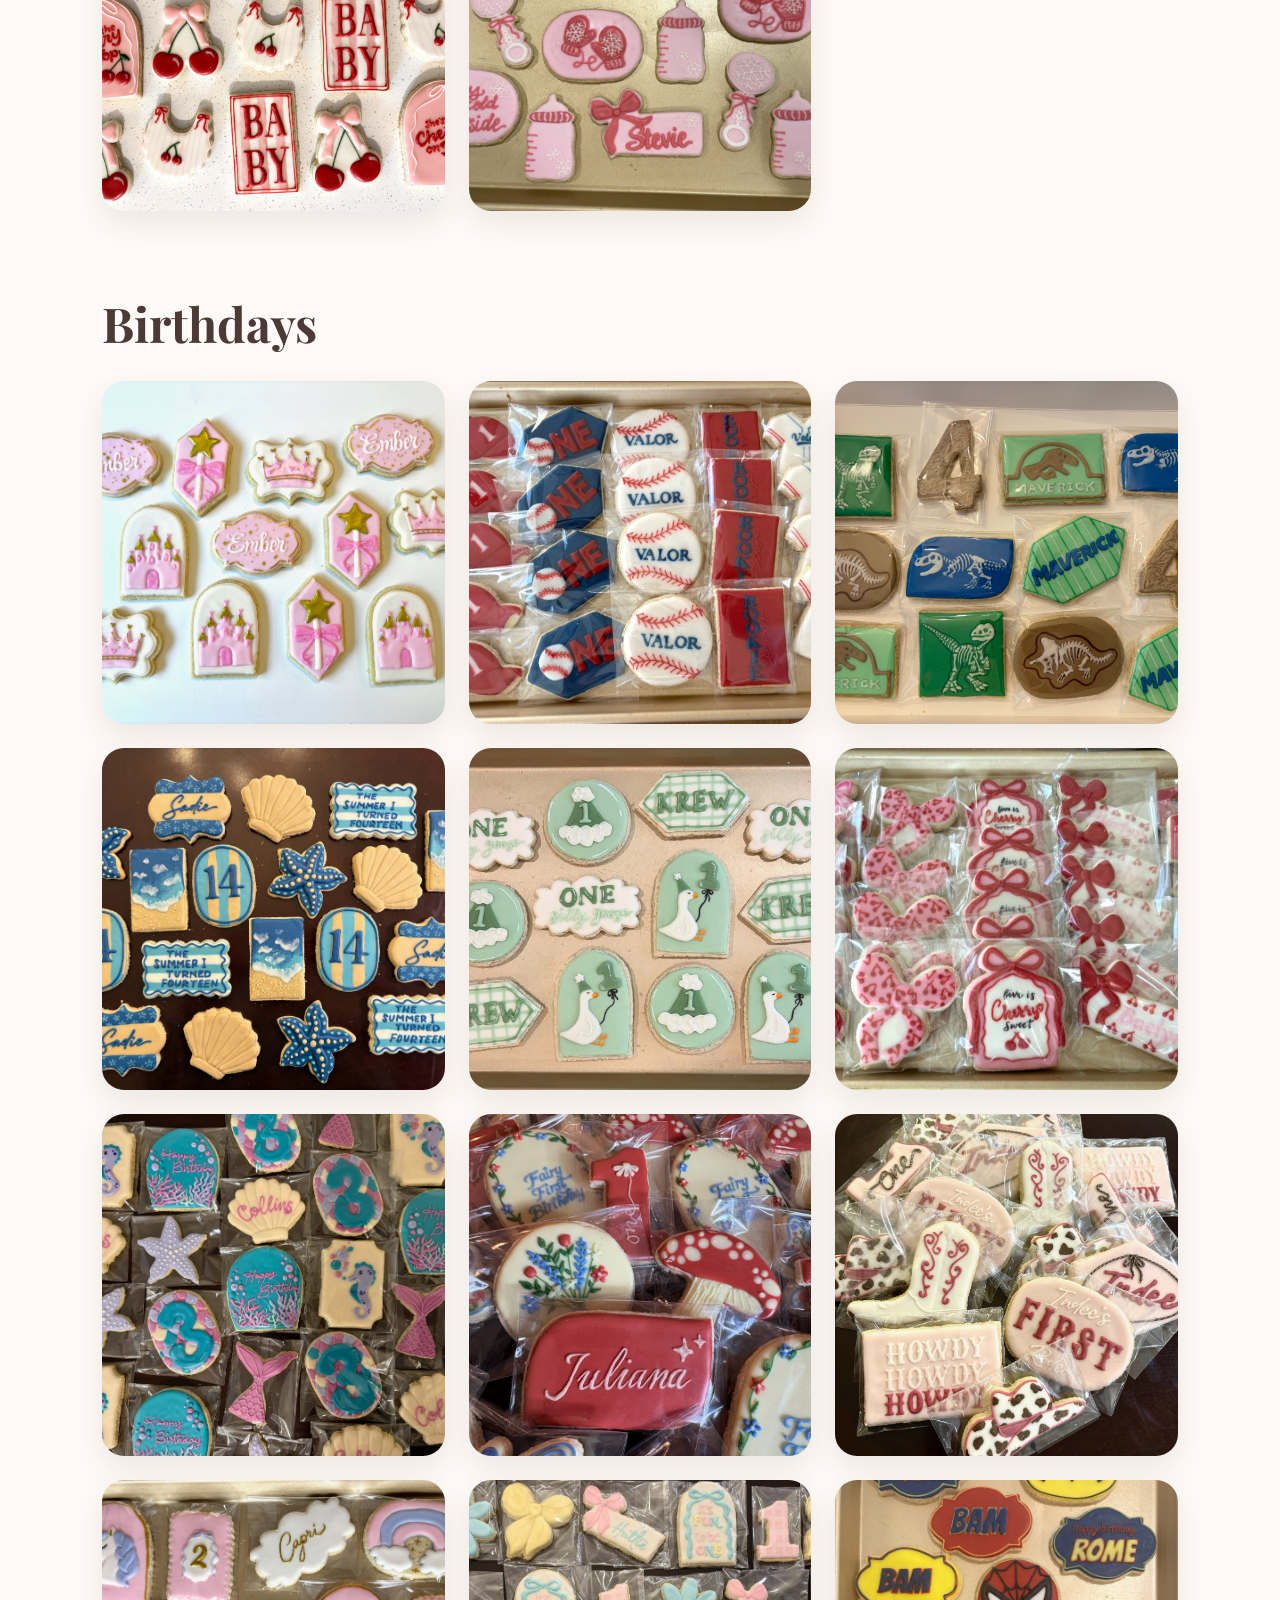
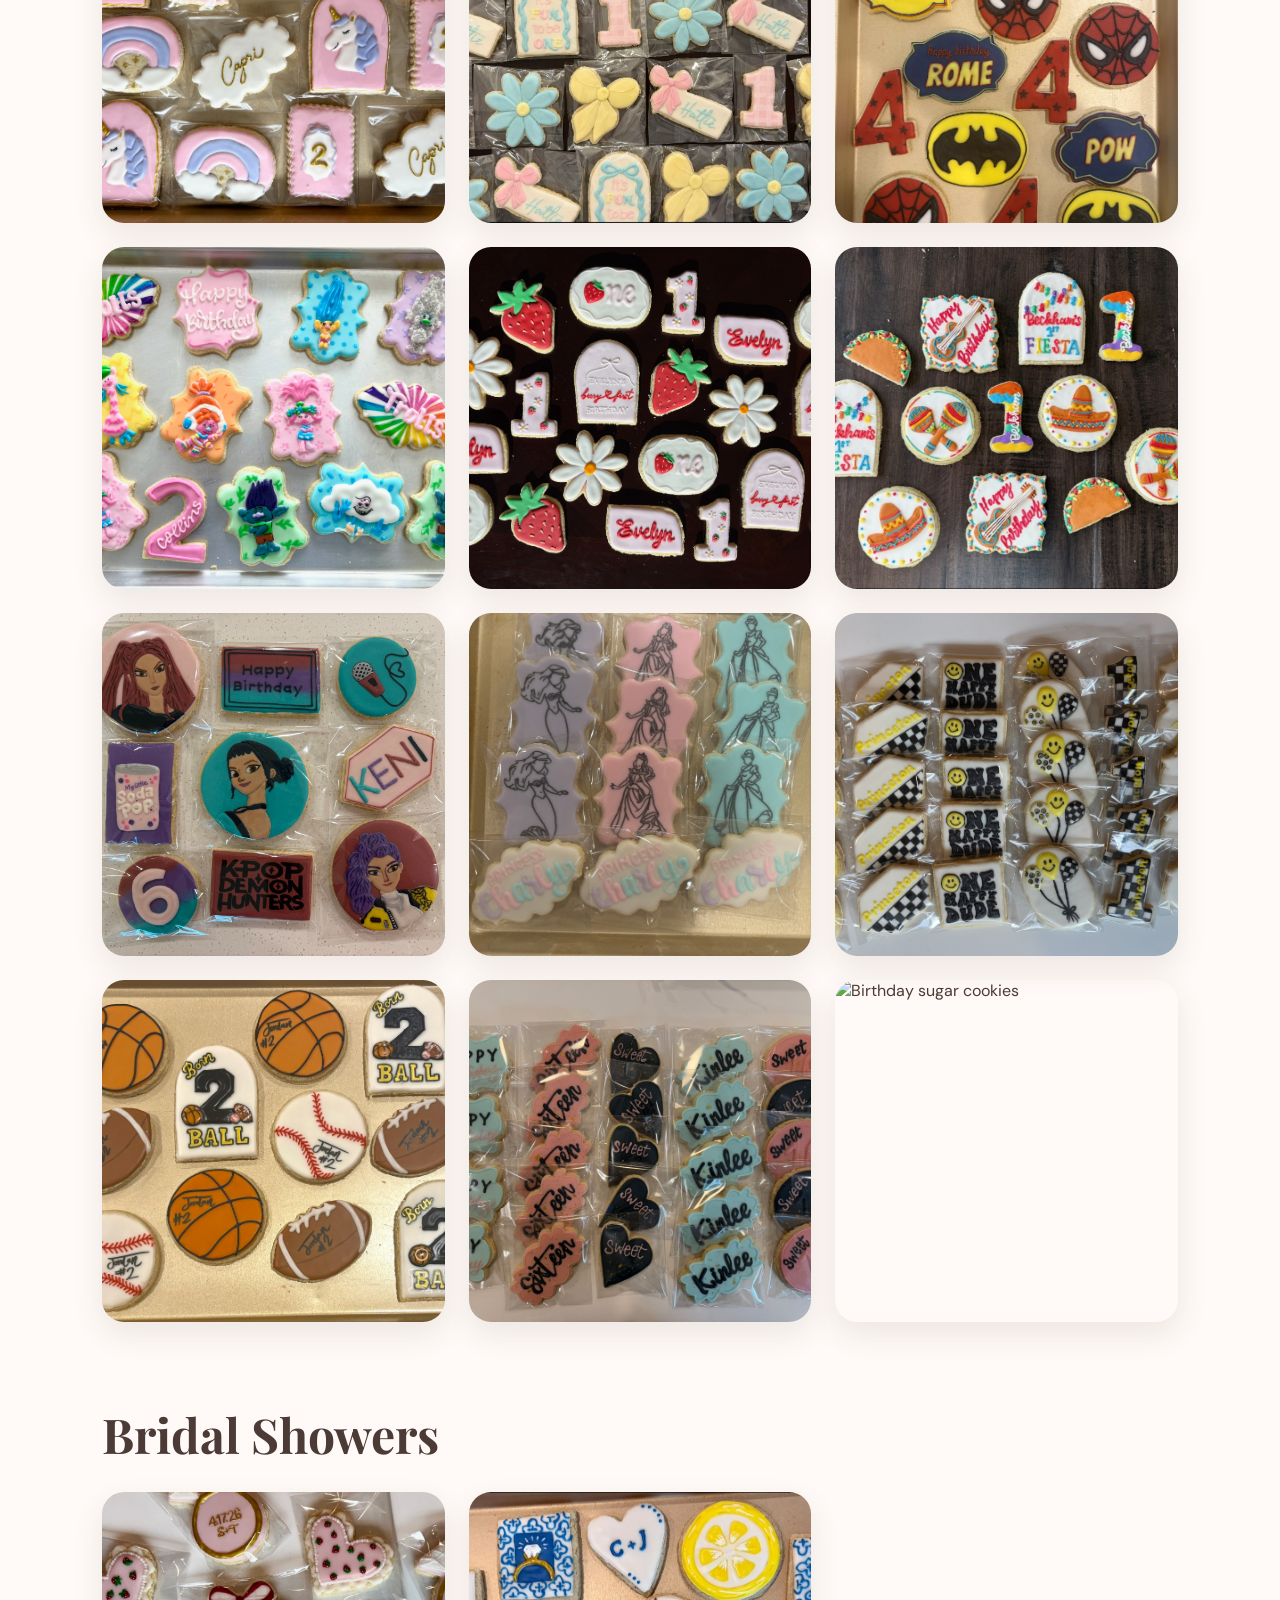
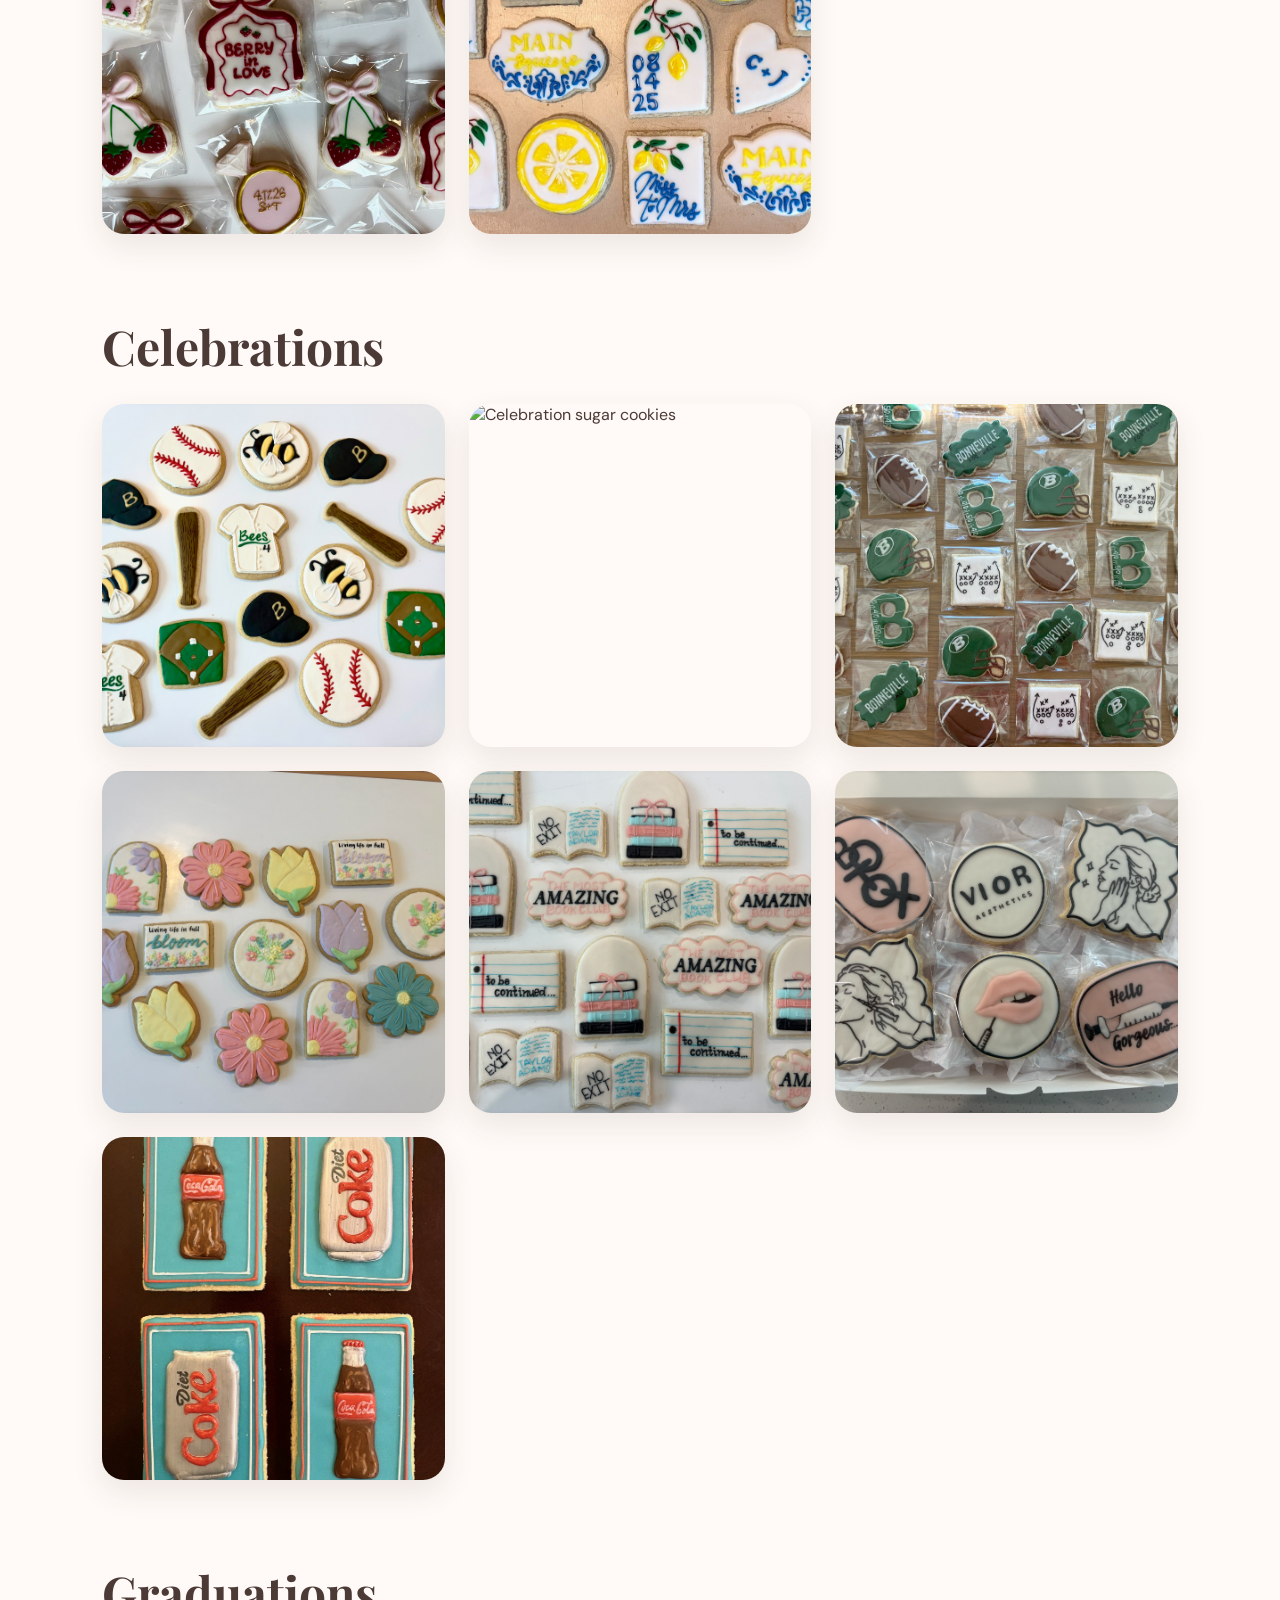
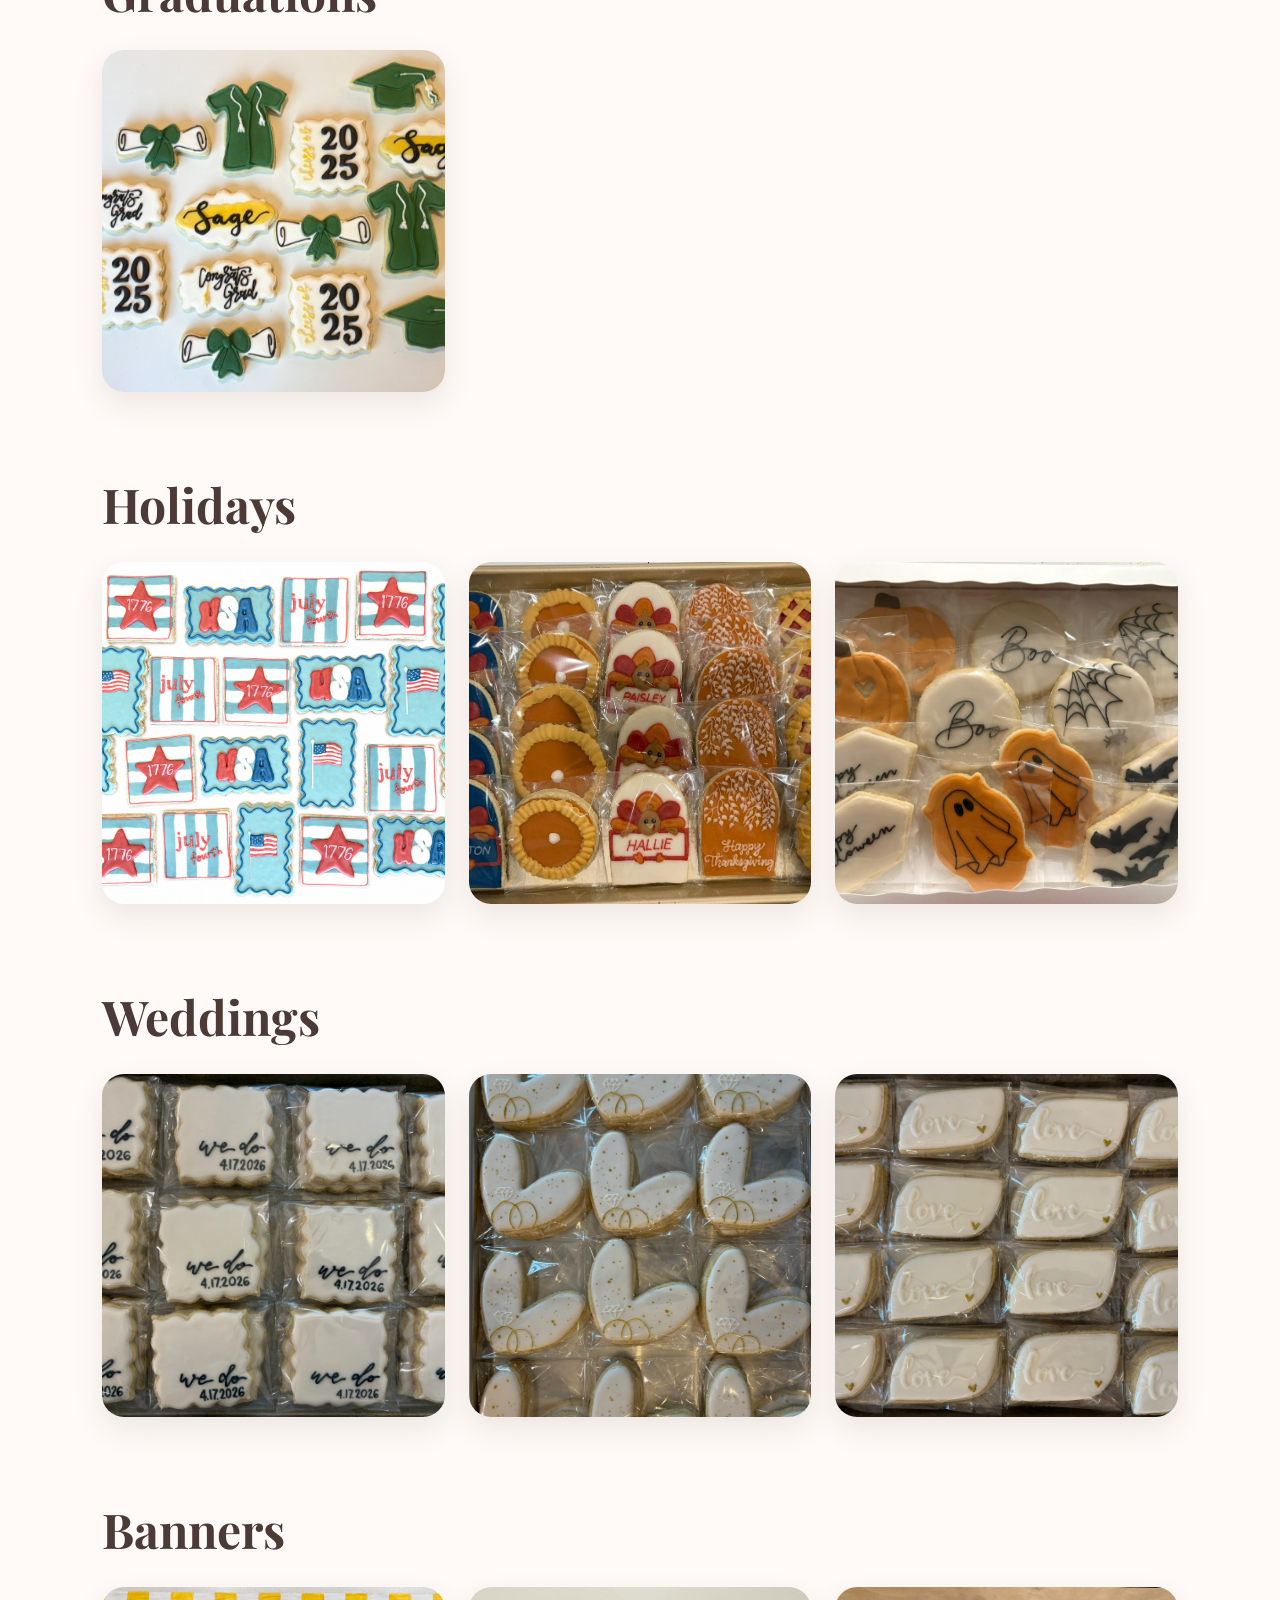
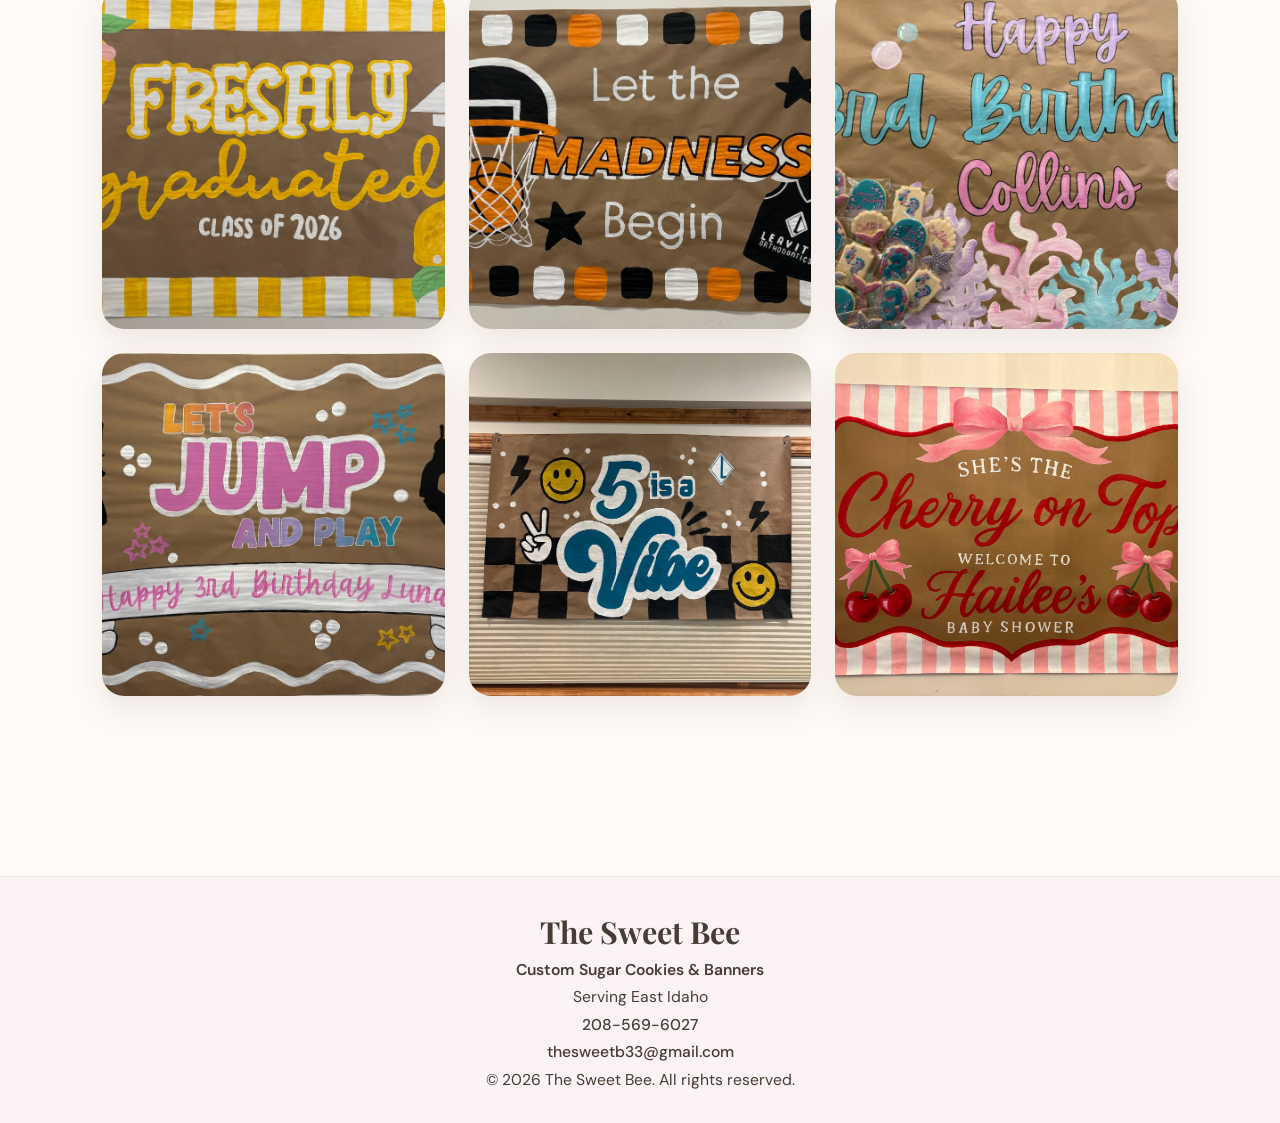
==== commit 6dd2b249: "About Page Created about the sweet bee page" ====
--- a/gallery.html
+++ b/gallery.html
@@ -30,6 +30,7 @@
     <a href="index.html">Home</a>
     <a href="gallery.html">Gallery</a>
     <a href="index.html#pricing">Pricing</a>
+    <a href="about.html">About</a>
     <a href="index.html#order">Order</a>
 
     <a
@@ -119,6 +120,7 @@
 <img src="images/birthdays/birthday-18.JPG" alt="Birthday sugar cookies">
 <img src="images/birthdays/birthday-19.JPG" alt="Birthday sugar cookies">
 <img src="images/birthdays/birthday-20.JPG" alt="Birthday sugar cookies">
+<img src="images/birthdays/birthday-21.jpeg" alt="Birthday sugar cookies"> 
     </div>
   </section>
 
--- a/style.css
+++ b/style.css
@@ -968,4 +968,115 @@
     max-width: 70vw;
     height: auto;
   }
-}+}
+
+
+/* ---------- About Page ---------- */
+
+.about-hero {
+  display: grid;
+  grid-template-columns: 1fr 1fr;
+  gap: 60px;
+  align-items: center;
+  max-width: 1200px;
+  margin: 0 auto;
+  padding: 60px 40px 30px;
+}
+
+.about-photo img {
+  display: block;
+  width: 100%;
+  max-width: 540px;
+  height: auto;
+  border-radius: 28px;
+}
+
+.about-intro {
+  max-width: 550px;
+}
+
+.about-intro p {
+  margin: 0;
+  font-family: "DM Sans", sans-serif;
+  font-size: 1.05rem;
+  font-weight: 400;
+  line-height: 1.8;
+  letter-spacing: 0;
+  color: var(--brown);
+}
+
+.about-intro p + p {
+  margin-top: 18px;
+}
+
+.about-intro h1 {
+  color: var(--rose);
+  margin: 10px 0 20px;
+  font-size: clamp(2.8rem, 5vw, 2.8rem);
+  line-height: 1.05;
+}
+
+.about-intro .eyebrow {
+  color: var(--brown);
+  font-size: 1rem;
+  font-weight: 700;
+  letter-spacing: 3px;
+  text-transform: uppercase;
+  margin-bottom: 12px;
+}
+
+/* ---------- About Story ---------- */
+
+.about-story {
+  width: 100%;
+  max-width: 1000px;
+  margin: 0 auto;
+  padding: 10px 40px 60px;
+}
+
+.about-story-block {
+  margin: 0 auto 45px;
+  text-align: center;
+}
+
+.about-story-block h2 {
+  margin: 0 0 22px;
+  font-size: 2.2rem;
+  color: #b87d89;
+}
+
+.about-story-block p {
+  width: 100%;
+  max-width: 850px;
+  margin: 0 auto 20px;
+  font-family: "DM Sans", sans-serif;
+  font-size: 1.05rem;
+  font-weight: 400;
+  line-height: 1.8;
+  text-align: center;
+  color: var(--brown);
+}
+
+
+.about-story-block:last-child {
+  margin-bottom: 0;
+}
+
+
+
+@media (max-width: 800px) {
+  .about-hero {
+    grid-template-columns: 1fr;
+    gap: 35px;
+    padding: 50px 22px;
+  }
+
+  .about-photo img {
+    max-width: 100%;
+    margin: 0 auto;
+  }
+
+  .about-intro {
+    max-width: 100%;
+  }
+}
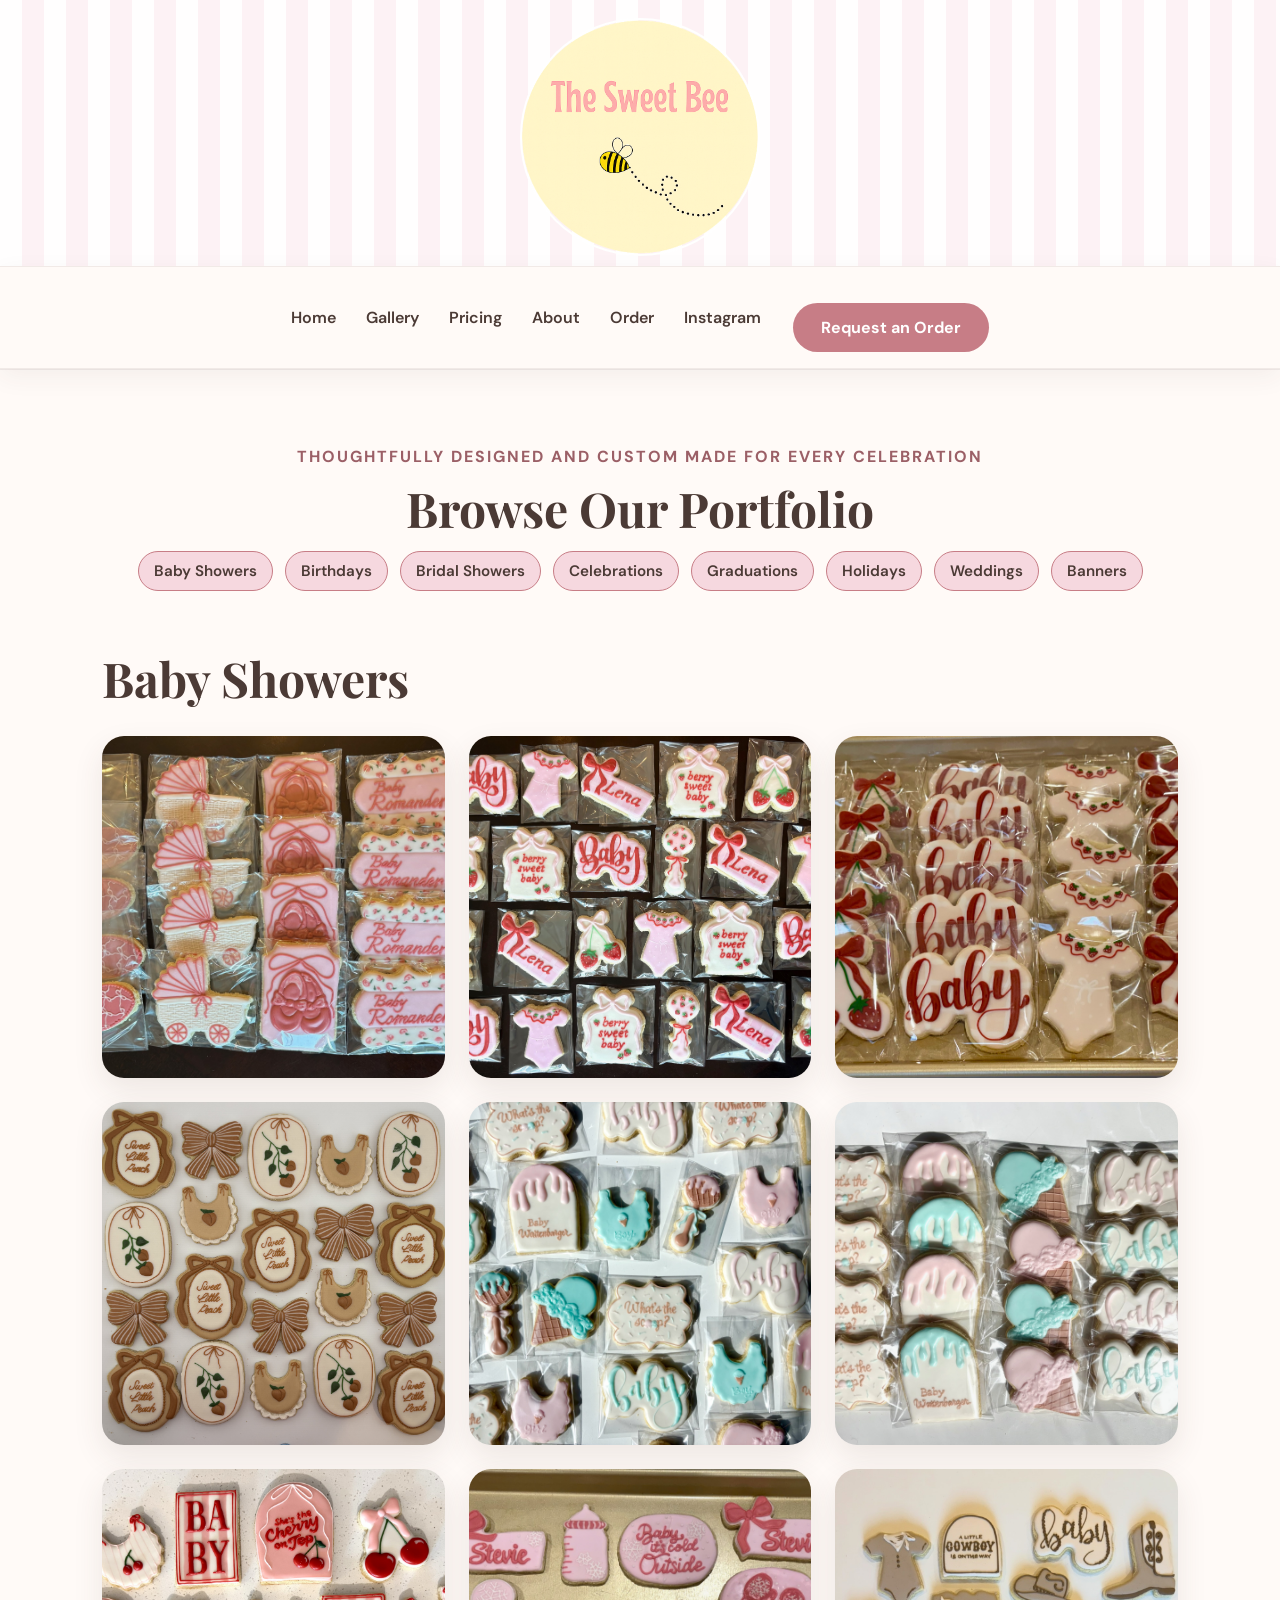
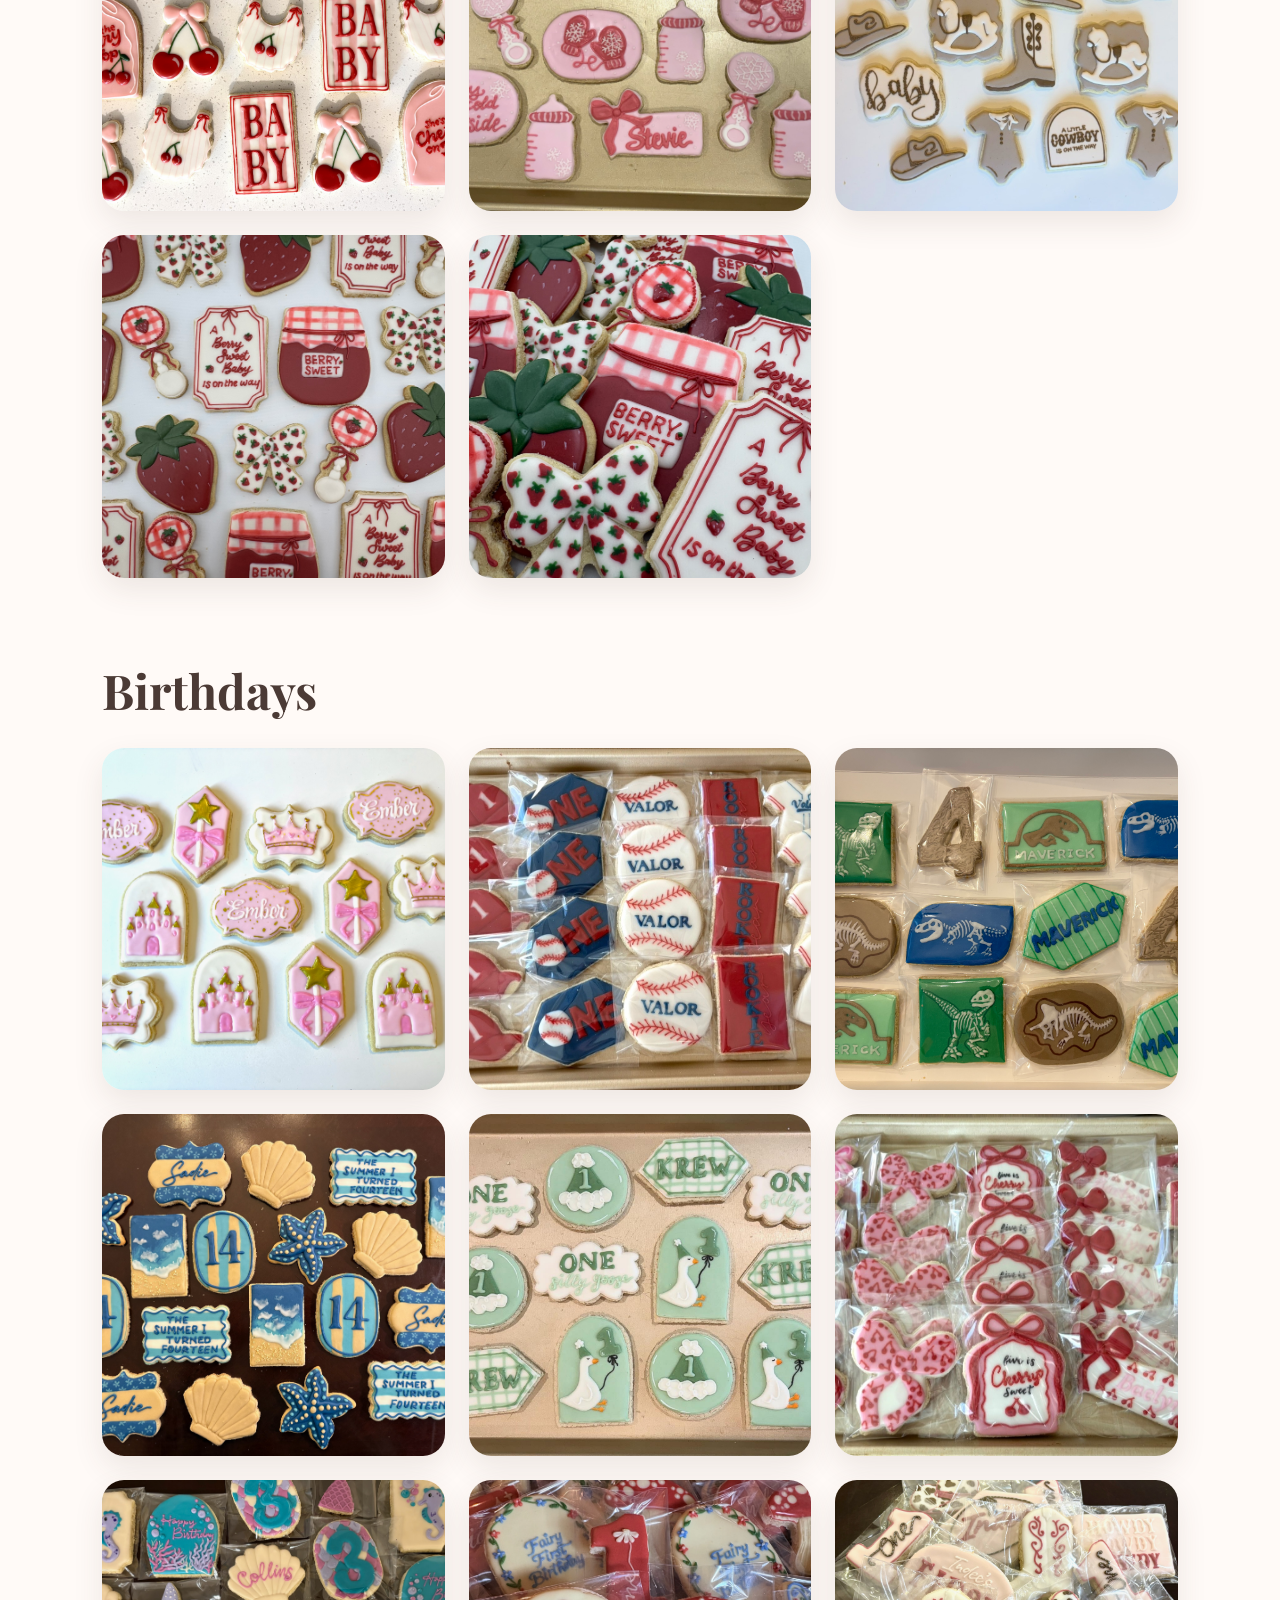
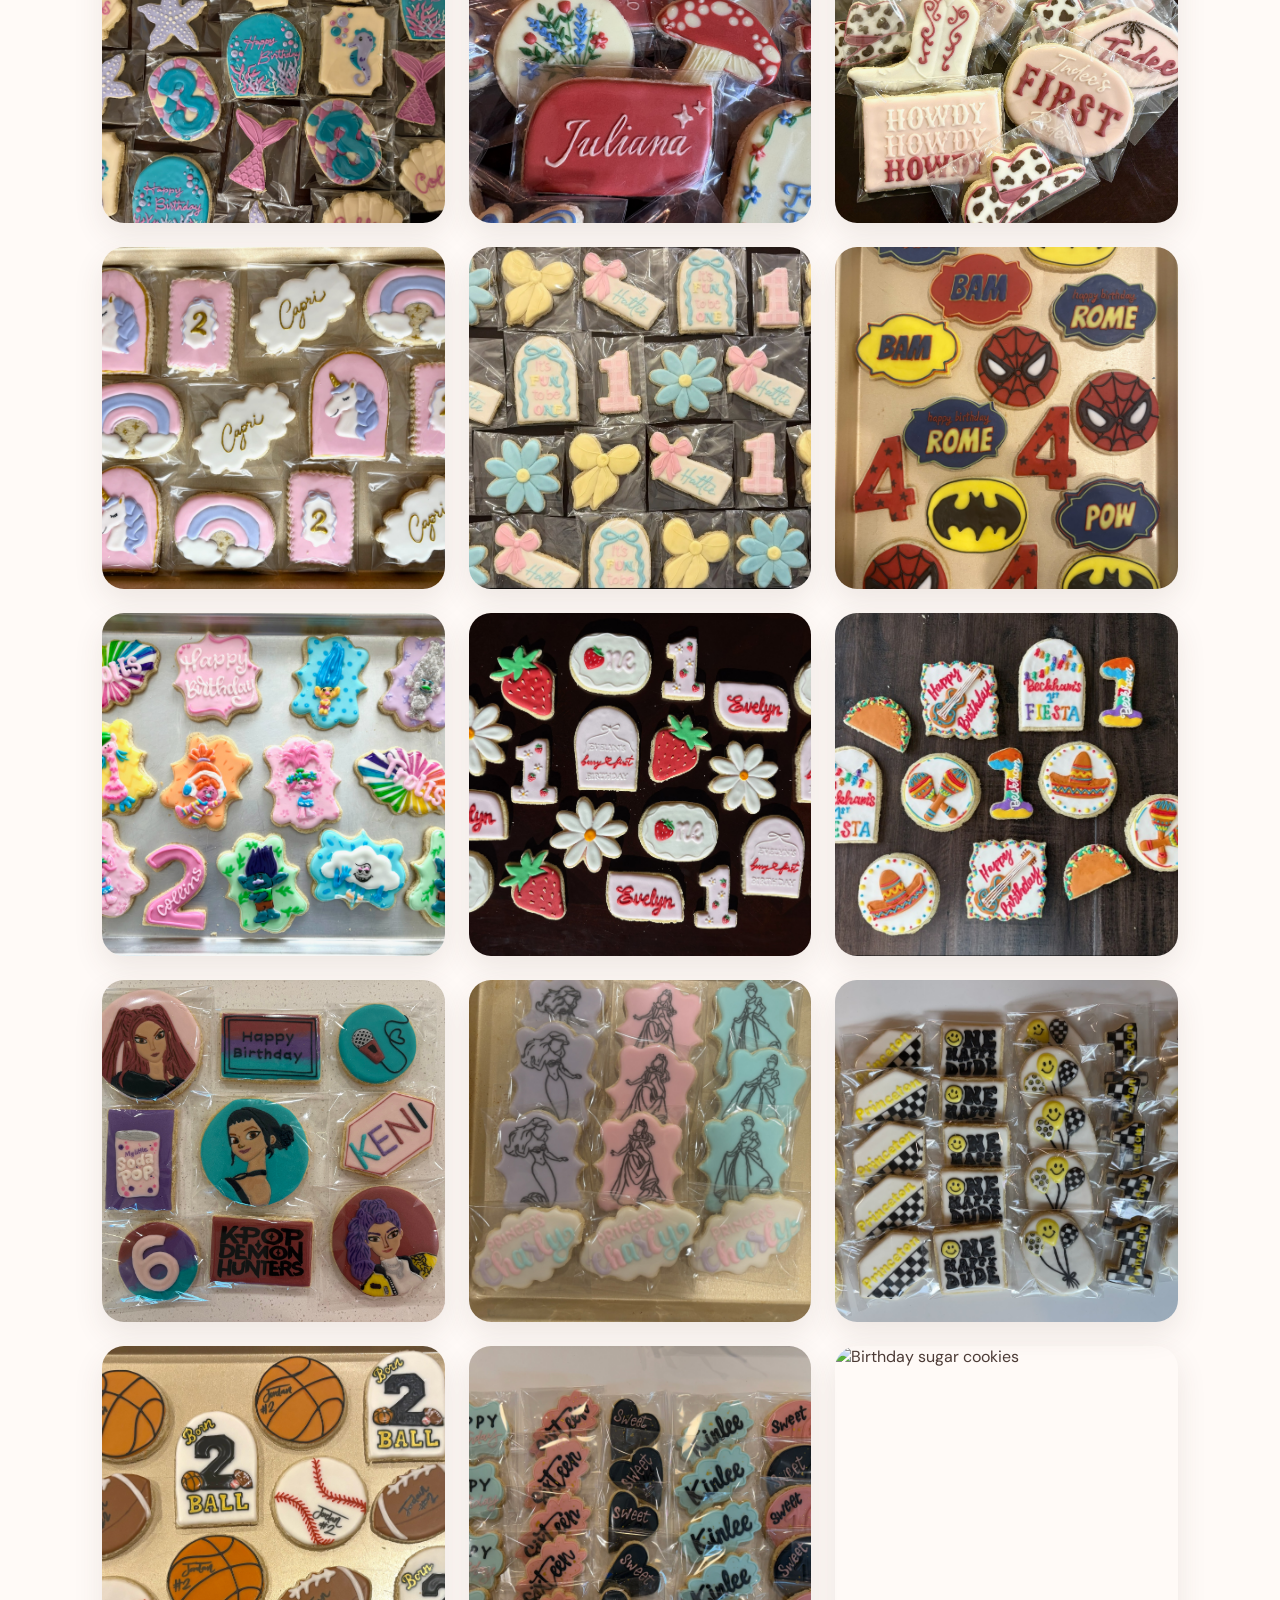
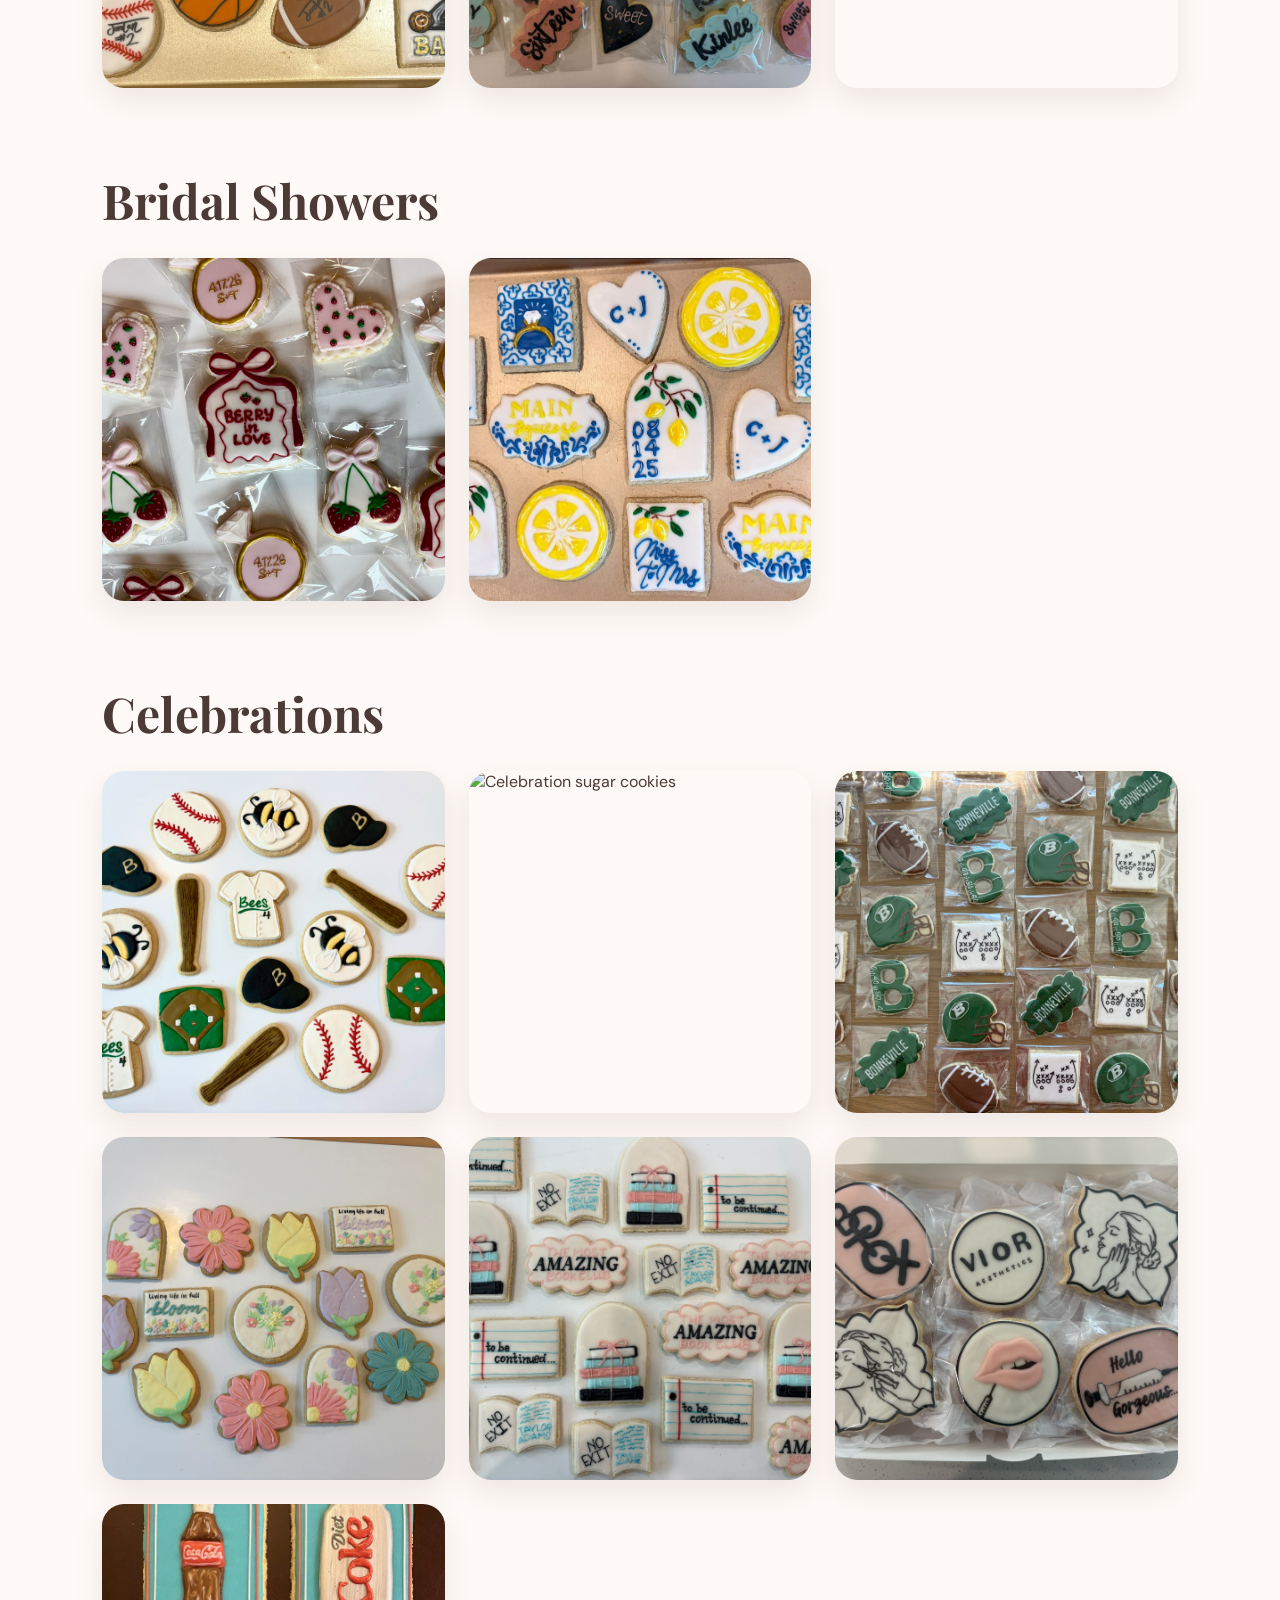
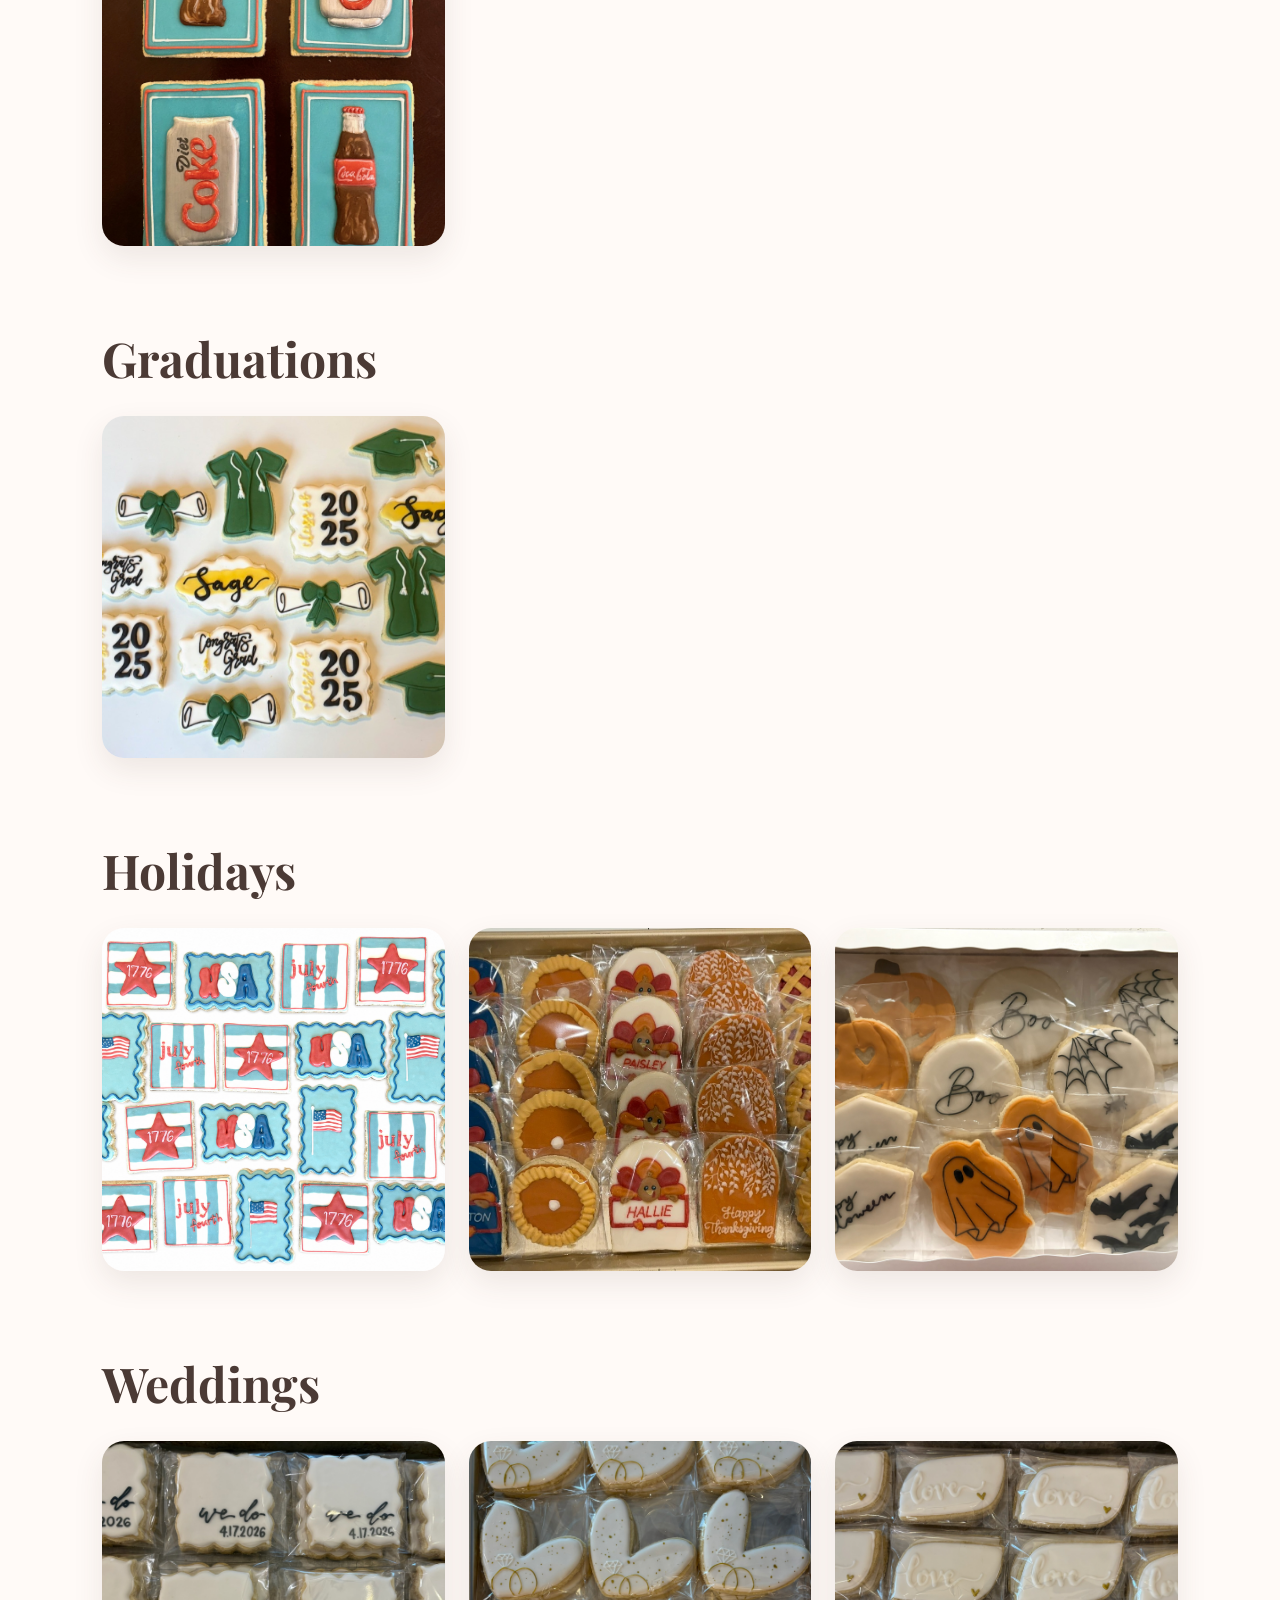
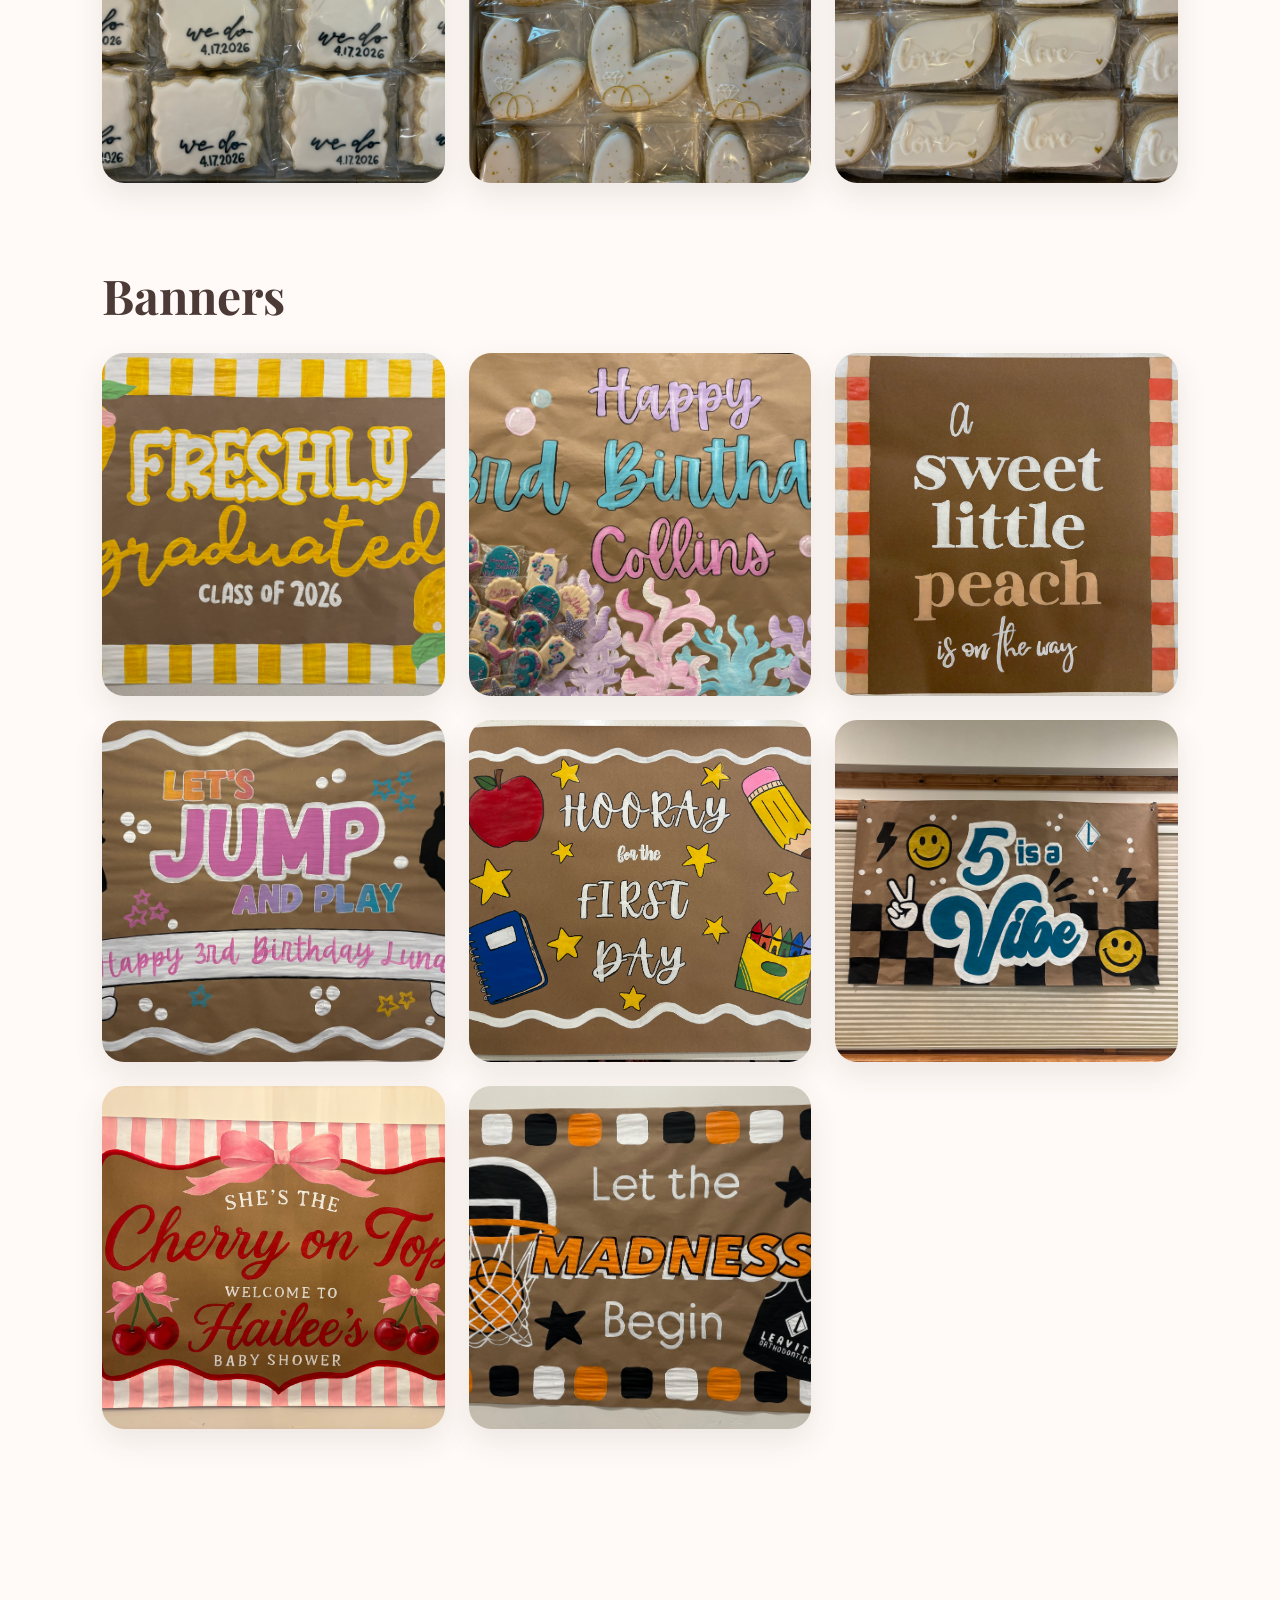
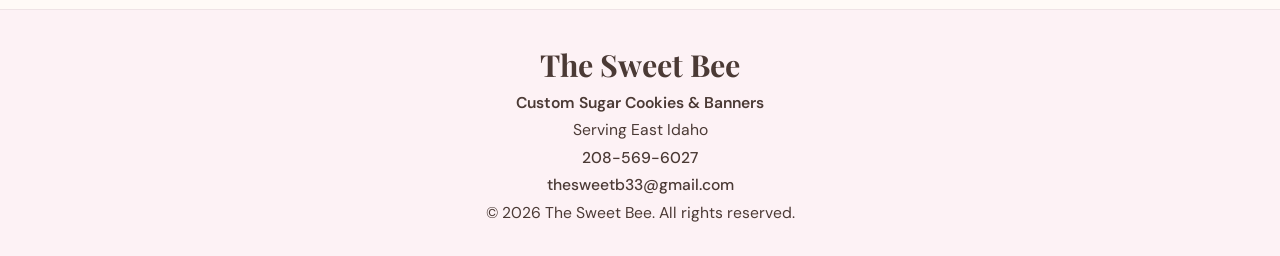
==== commit a2d00205: "Adding to gallery Adding to gallery" ====
--- a/gallery.html
+++ b/gallery.html
@@ -79,20 +79,16 @@
   <div class="gallery-grid">
 
     <img src="images/baby-showers/baby-shower-1.JPG" alt="Baby shower sugar cookies">
-
     <img src="images/baby-showers/baby-shower-2.JPG" alt="Baby shower sugar cookies">
-
     <img src="images/baby-showers/baby-shower-3.JPG" alt="Baby shower sugar cookies">
-
     <img src="images/baby-showers/baby-shower-4.JPG" alt="Baby shower sugar cookies">
-
     <img src="images/baby-showers/baby-shower-5.JPG" alt="Baby shower sugar cookies">
-
     <img src="images/baby-showers/baby-shower-6.JPG" alt="Baby shower sugar cookies">
-
     <img src="images/baby-showers/baby-shower-7.JPG" alt="Baby shower sugar cookies">
-
     <img src="images/baby-showers/baby-shower-8.JPG" alt="Baby shower sugar cookies">
+    <img src="images/baby-showers/baby-shower-9.JPG" alt="Baby shower sugar cookies"> 
+    <img src="images/baby-showers/baby-shower-10.JPG" alt="Baby shower sugar cookies">  
+    <img src="images/baby-showers/baby-shower-11.JPG" alt="Baby shower sugar cookies">
 
   </div>
 </section>
@@ -181,7 +177,10 @@
 <img src="images/posters/poster-3.JPG" alt="Custom coordinating party poster">
 <img src="images/posters/poster-4.JPG" alt="Custom coordinating party poster">
 <img src="images/posters/poster-5.JPG" alt="Custom coordinating party poster">
-<img src="images/posters/poster-6.jpeg" alt="Custom coordinating party poster">
+<img src="images/posters/poster-6.JPG" alt="Custom coordinating party poster">
+<img src="images/posters/poster-7.JPG" alt="Custom coordinating party poster">  
+<img src="images/posters/poster-8.JPG" alt="Custom coordinating party poster">
+
     </div>
   </section>
 </main>
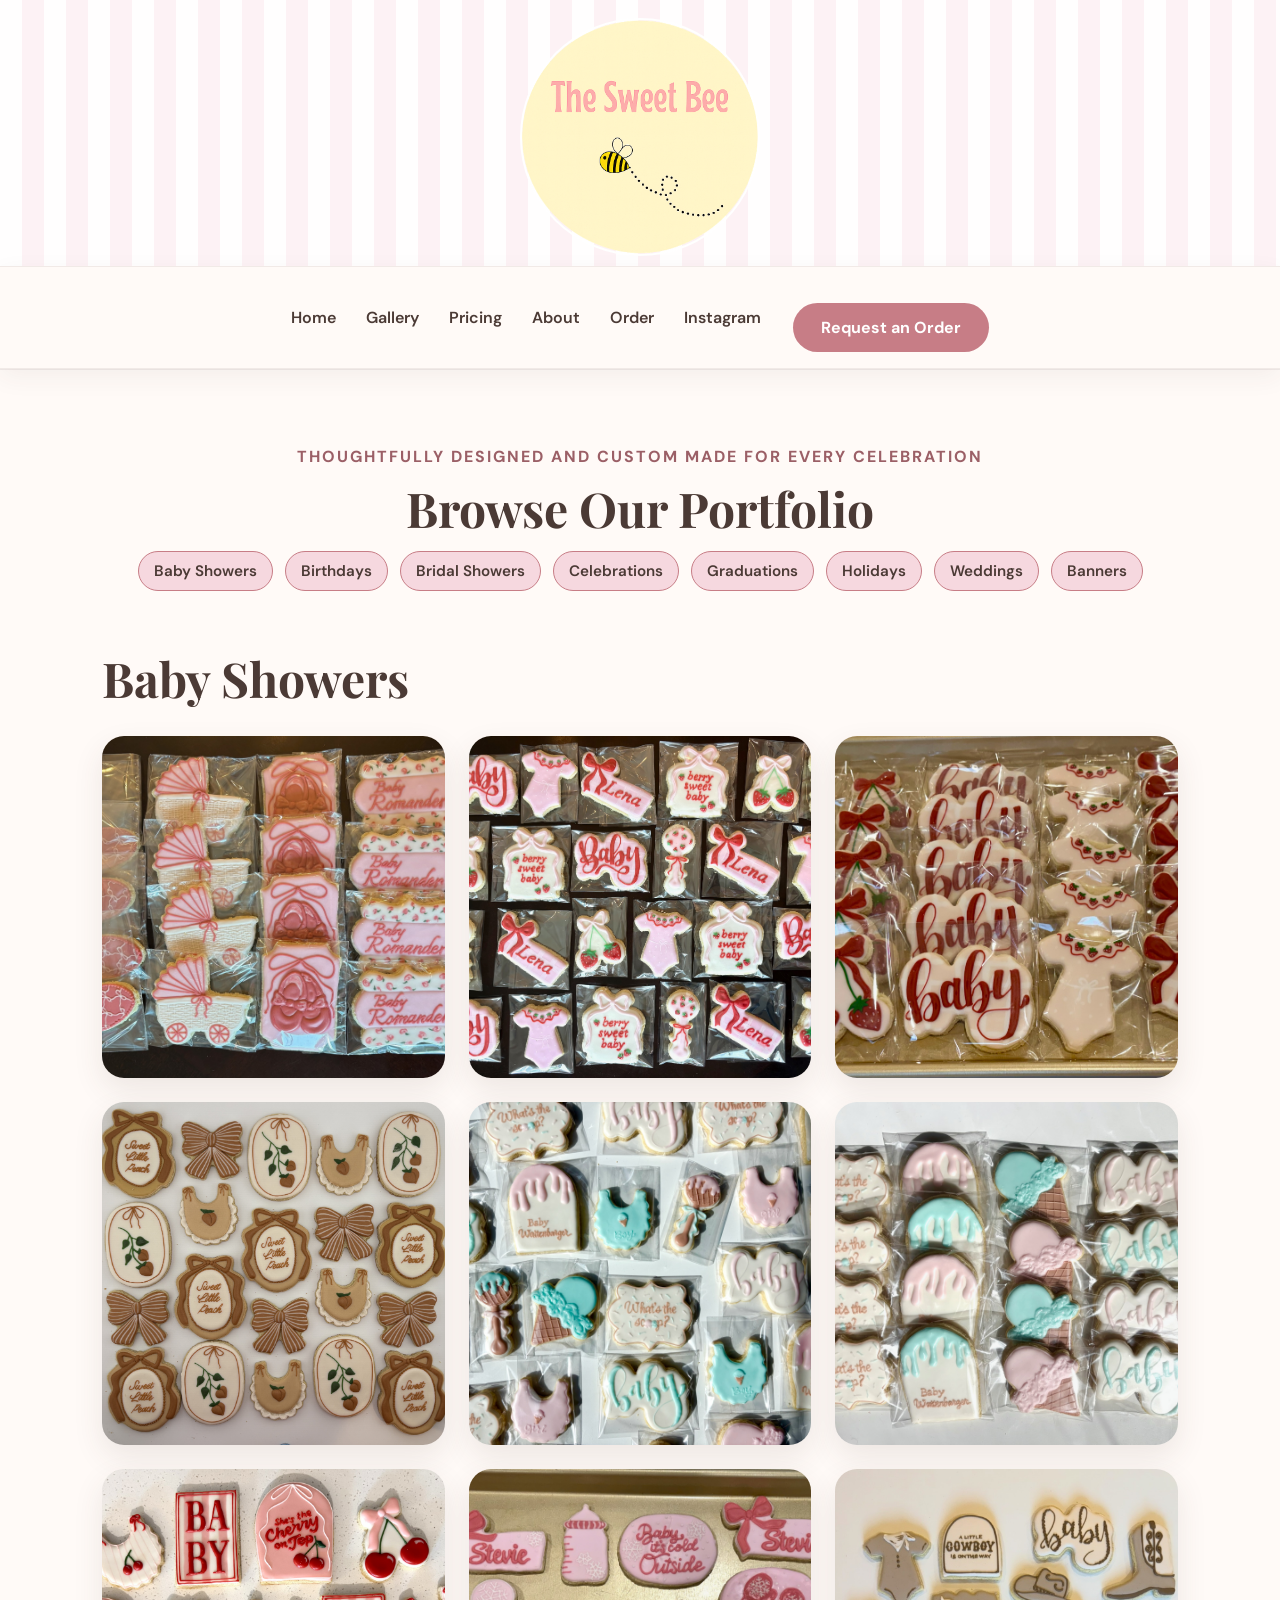
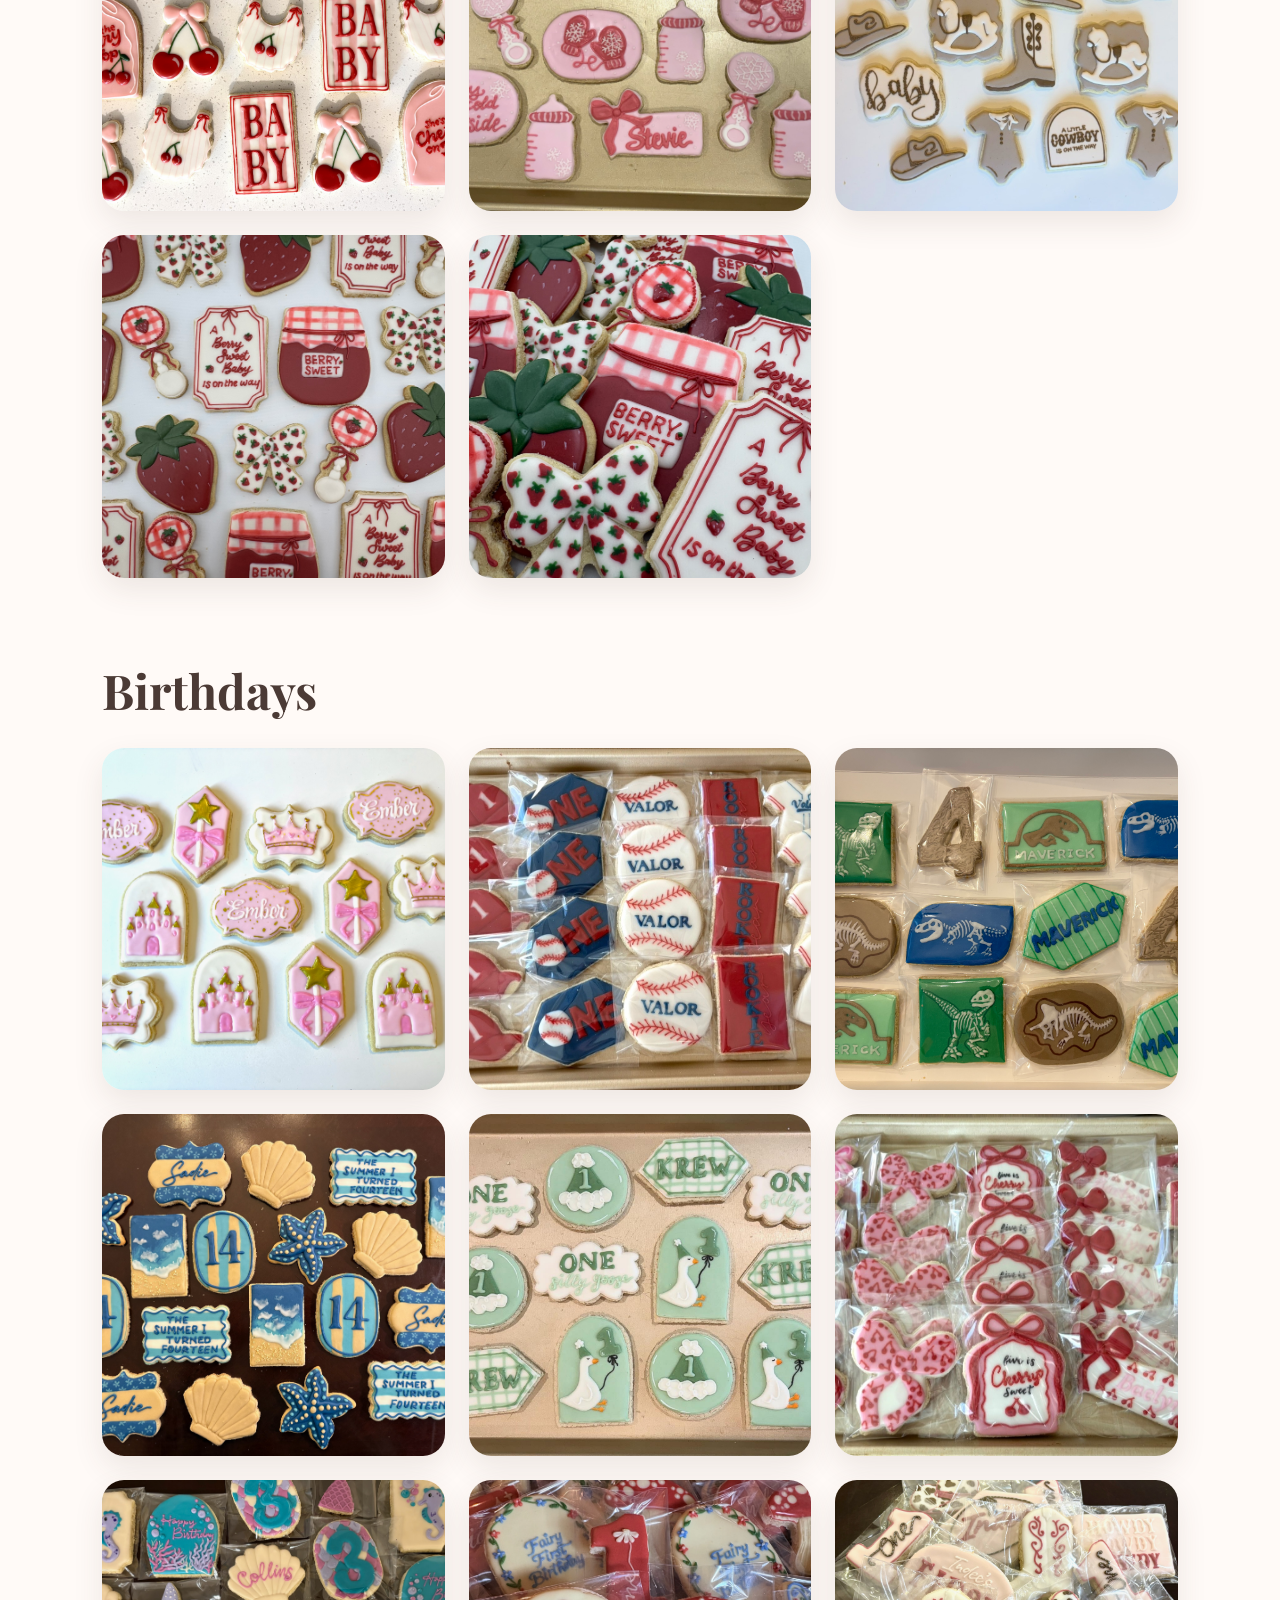
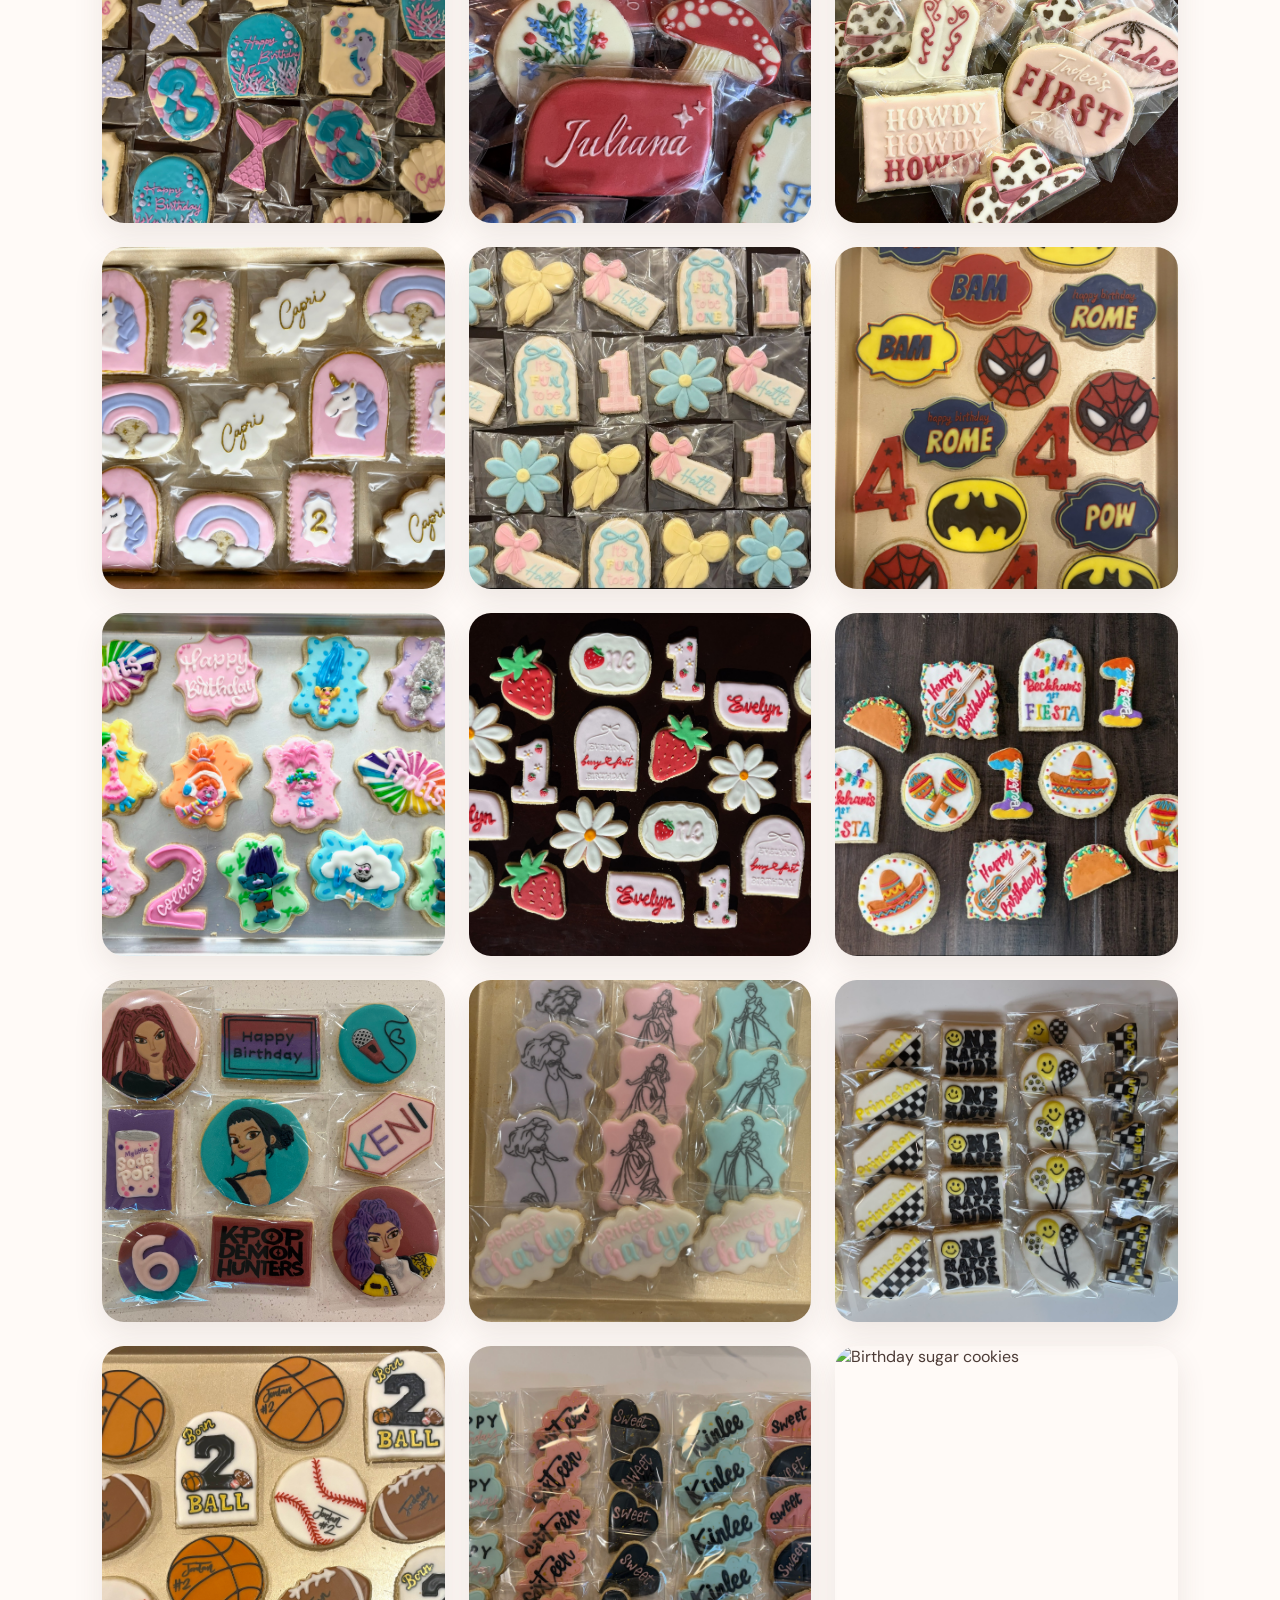
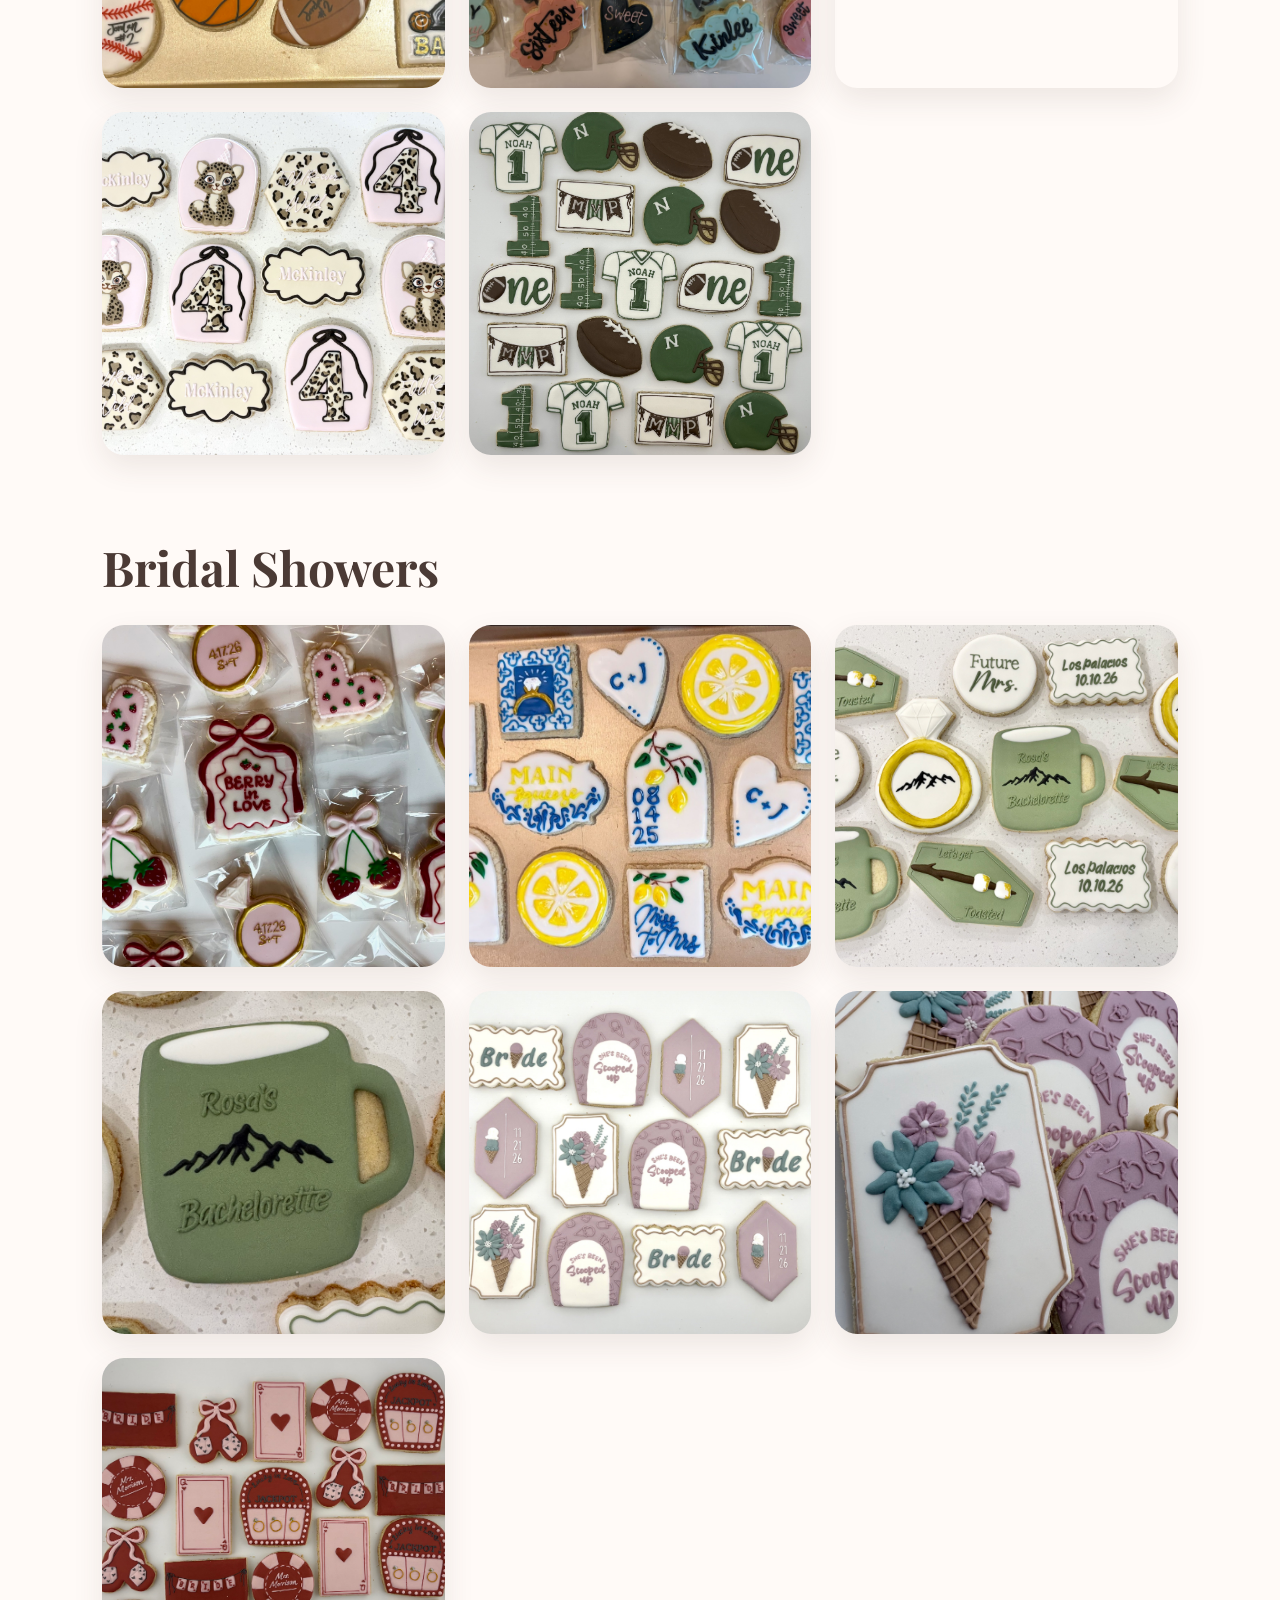
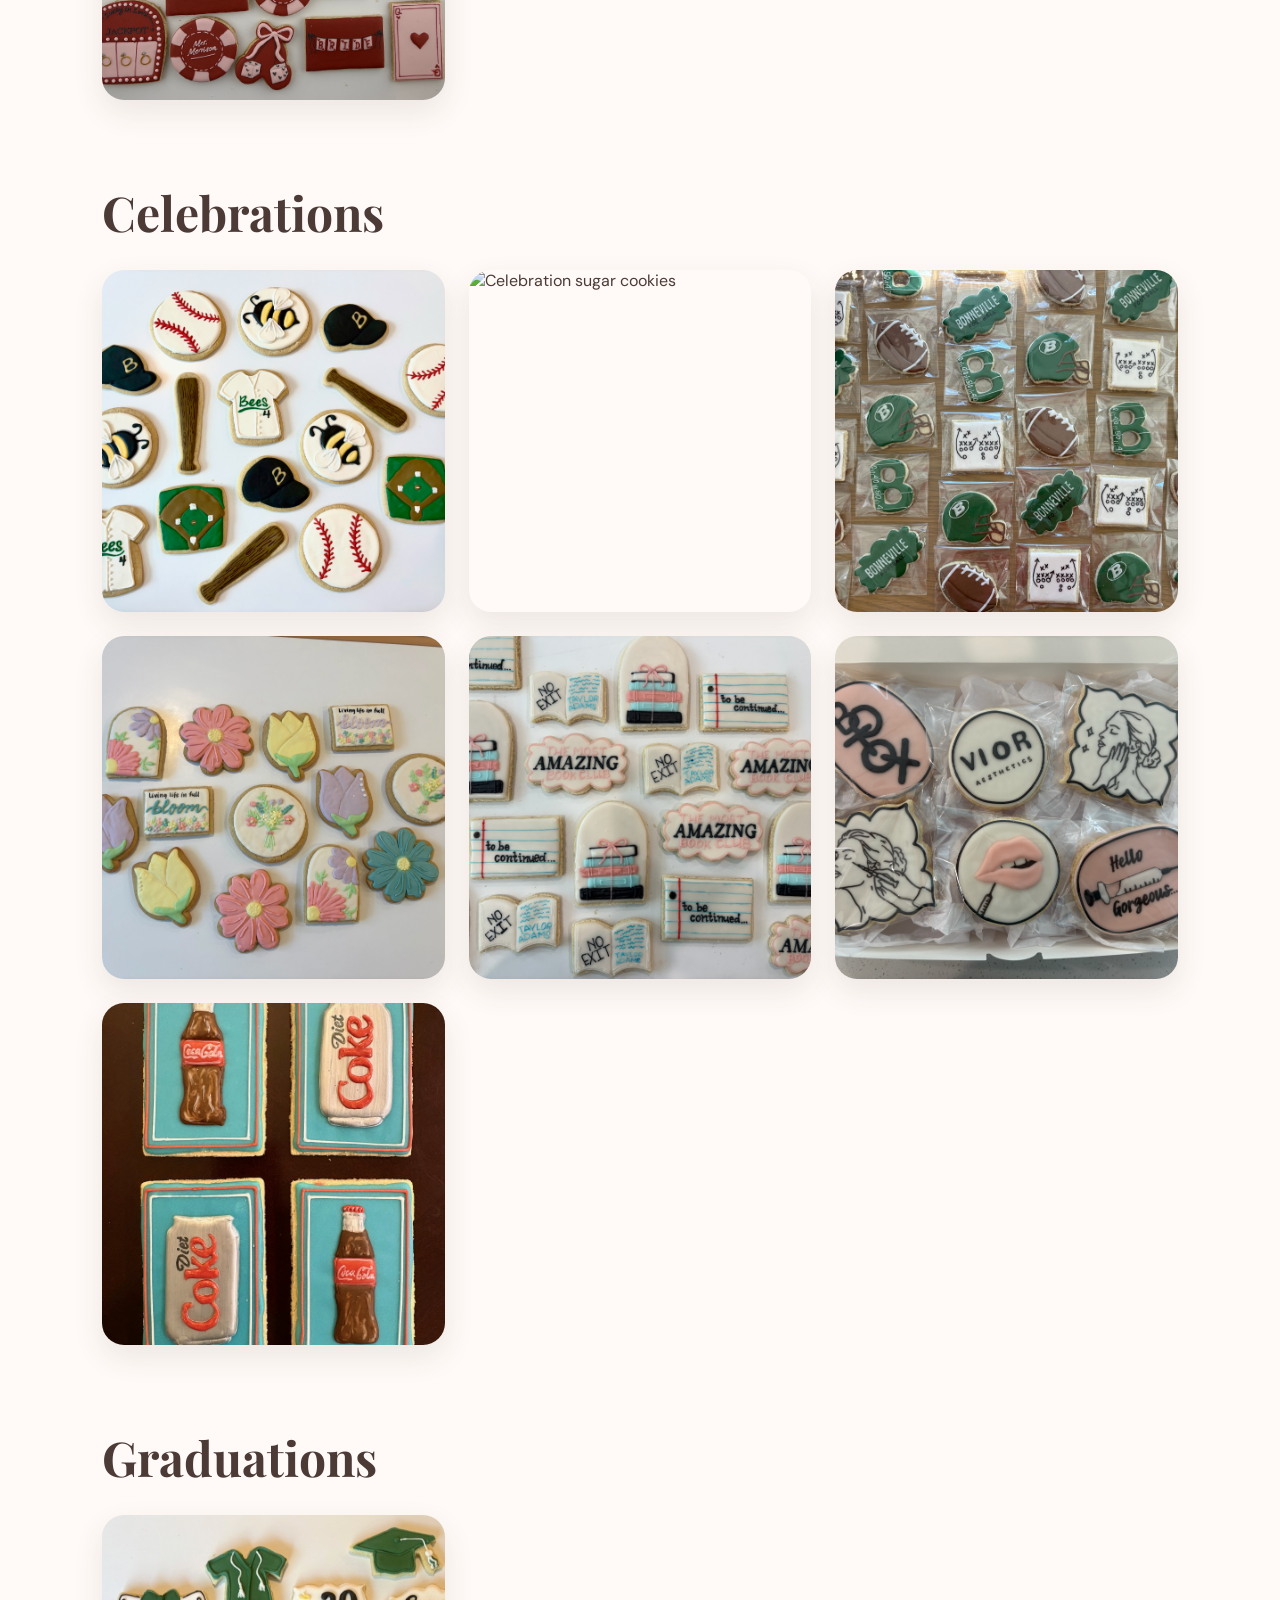
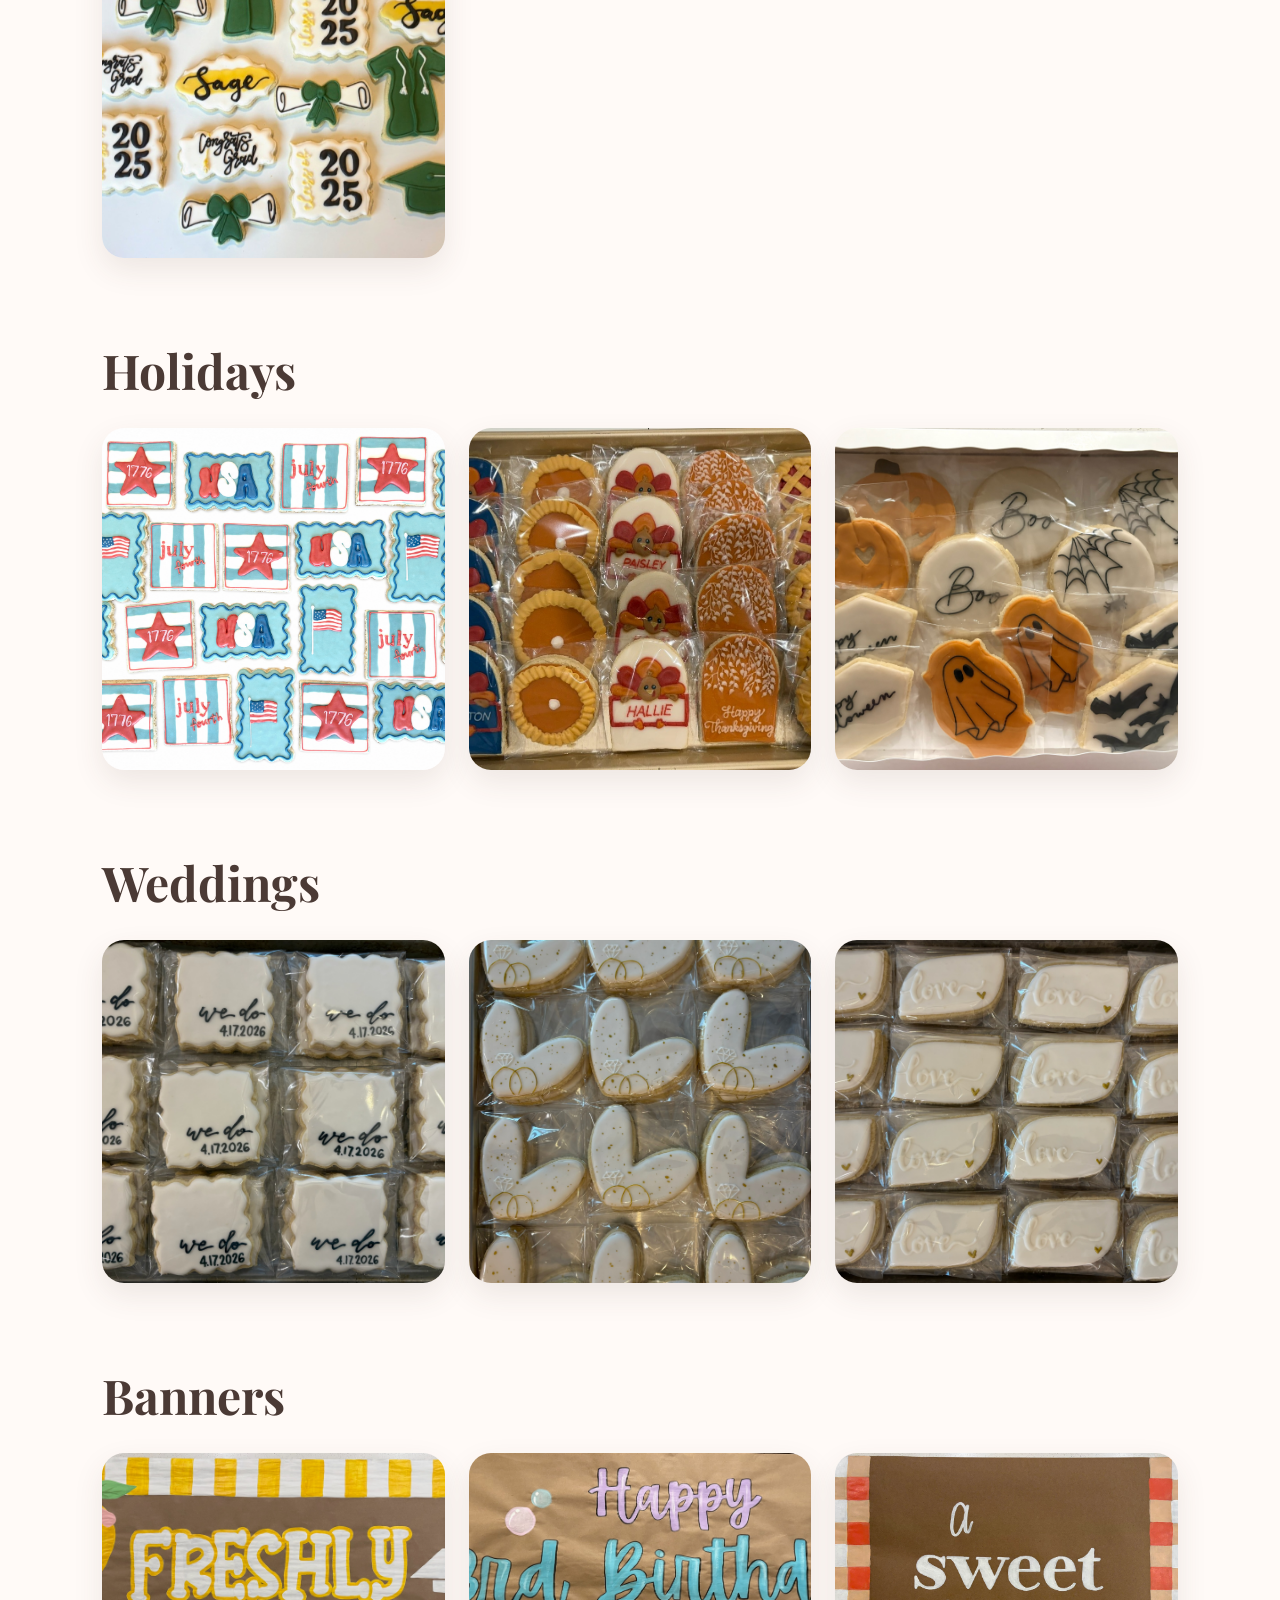
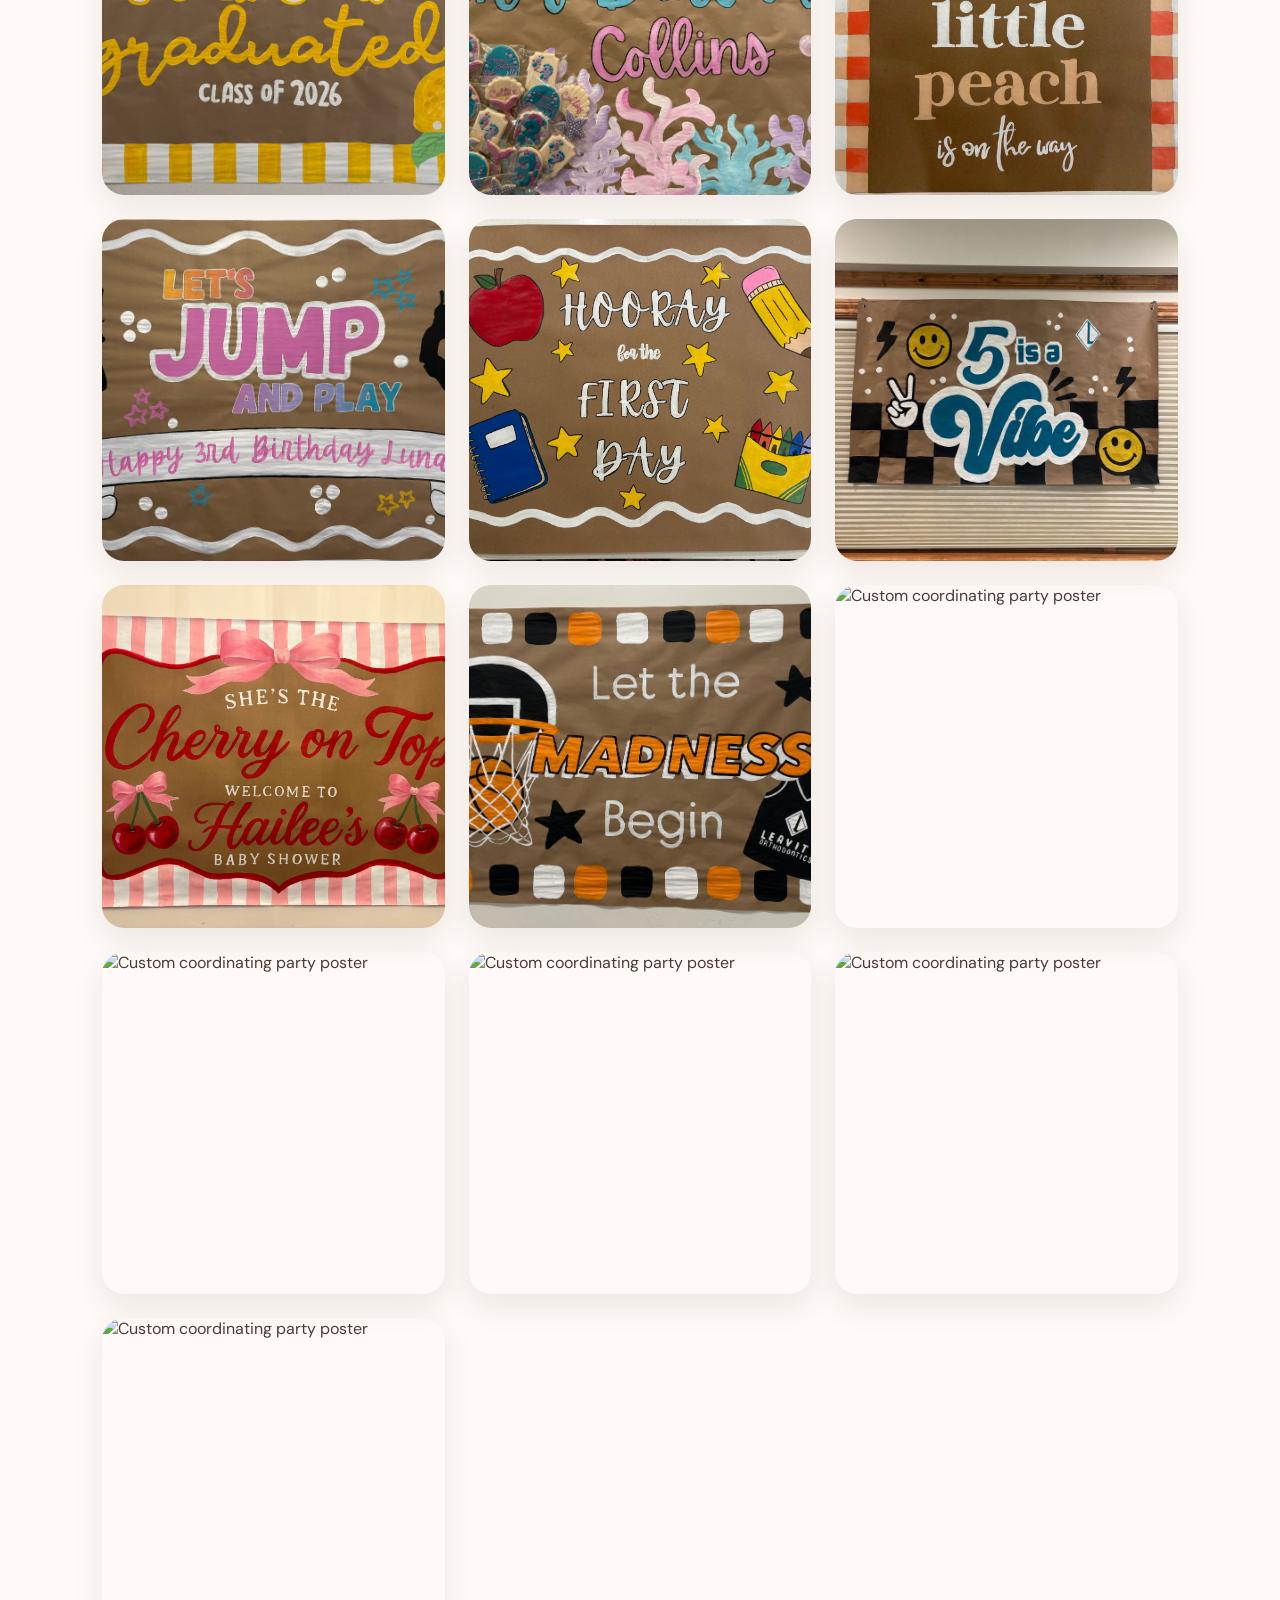
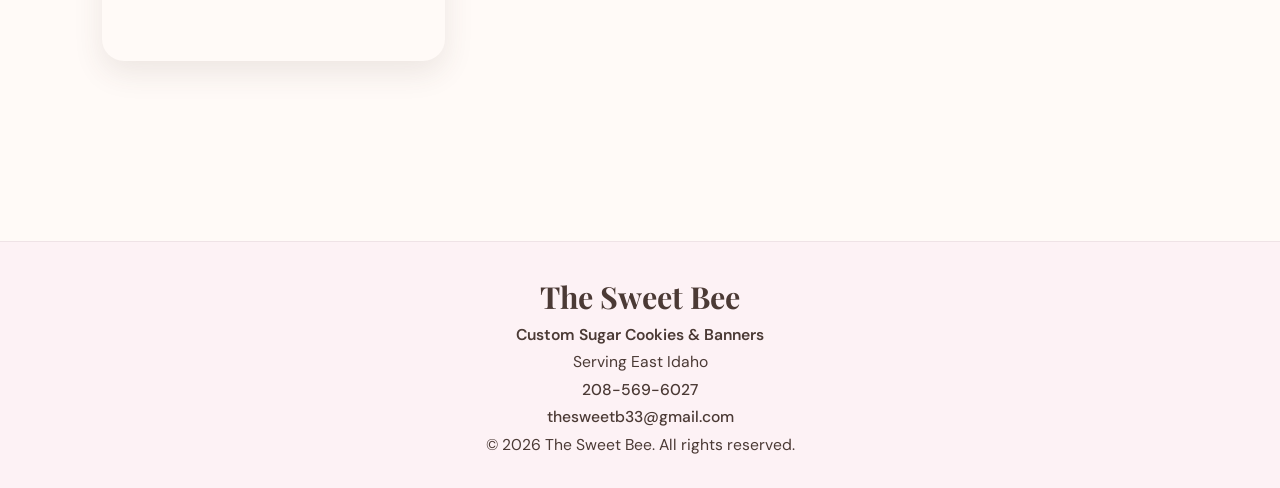
==== commit 7f34849e: "Adding photos Add more photos" ====
--- a/gallery.html
+++ b/gallery.html
@@ -117,6 +117,9 @@
 <img src="images/birthdays/birthday-19.JPG" alt="Birthday sugar cookies">
 <img src="images/birthdays/birthday-20.JPG" alt="Birthday sugar cookies">
 <img src="images/birthdays/birthday-21.jpeg" alt="Birthday sugar cookies"> 
+<img src="images/birthdays/birthday-22.JPG" alt="Birthday sugar cookies">
+<img src="images/birthdays/birthday-23.JPG" alt="Birthday sugar cookies">
+
     </div>
   </section>
 
@@ -124,7 +127,13 @@
     <h2>Bridal Showers</h2>
     <div class="gallery-grid">
     <img src="images/bridal-showers/bridal-shower-1.JPG" alt="Bridal shower sugar cookies">
-<img src="images/bridal-showers/bridal-shower-2.JPG" alt="Bridal shower sugar cookies">
+    <img src="images/bridal-showers/bridal-shower-2.JPG" alt="Bridal shower sugar cookies">
+    <img src="images/bridal-showers/bridal-shower-3.JPG" alt="Bridal shower sugar cookies">
+    <img src="images/bridal-showers/bridal-shower-4.JPG" alt="Bridal shower sugar cookies">
+    <img src="images/bridal-showers/bridal-shower-5.JPG" alt="Bridal shower sugar cookies">
+    <img src="images/bridal-showers/bridal-shower-6.JPG" alt="Bridal shower sugar cookies">
+    <img src="images/bridal-showers/bridal-shower-7.JPG" alt="Bridal shower sugar cookies">
+
     </div>
   </section>
 
@@ -180,6 +189,11 @@
 <img src="images/posters/poster-6.JPG" alt="Custom coordinating party poster">
 <img src="images/posters/poster-7.JPG" alt="Custom coordinating party poster">  
 <img src="images/posters/poster-8.JPG" alt="Custom coordinating party poster">
+<img src ="images/posters/poster-9.JPG" alt="Custom coordinating party poster">
+<img src="images/posters/poster-10.JPG" alt="Custom coordinating party poster">
+<img src="images/posters/poster-11.JPG" alt="Custom coordinating party poster">
+<img src="images/posters/poster-12.JPG" alt="Custom coordinating party poster">
+<img src="images/posters/poster-13.JPG" alt="Custom coordinating party poster">
 
     </div>
   </section>
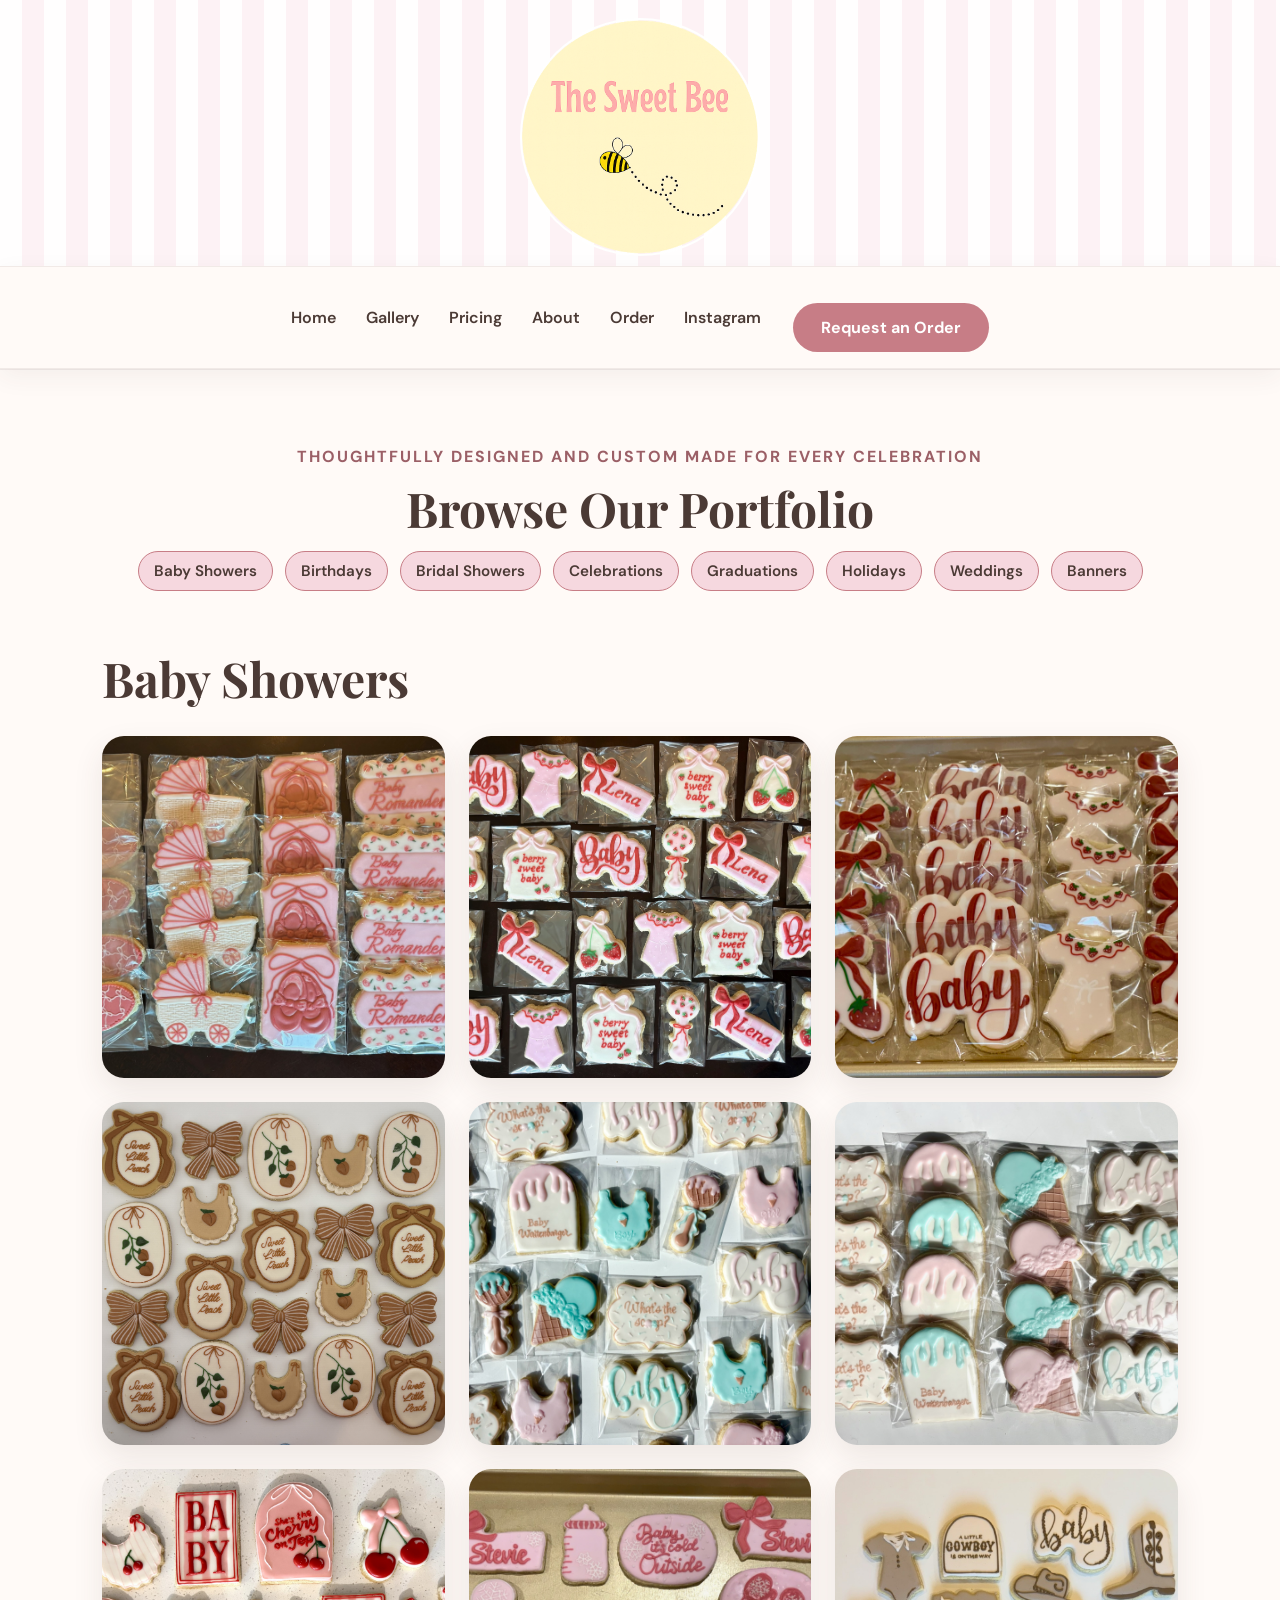
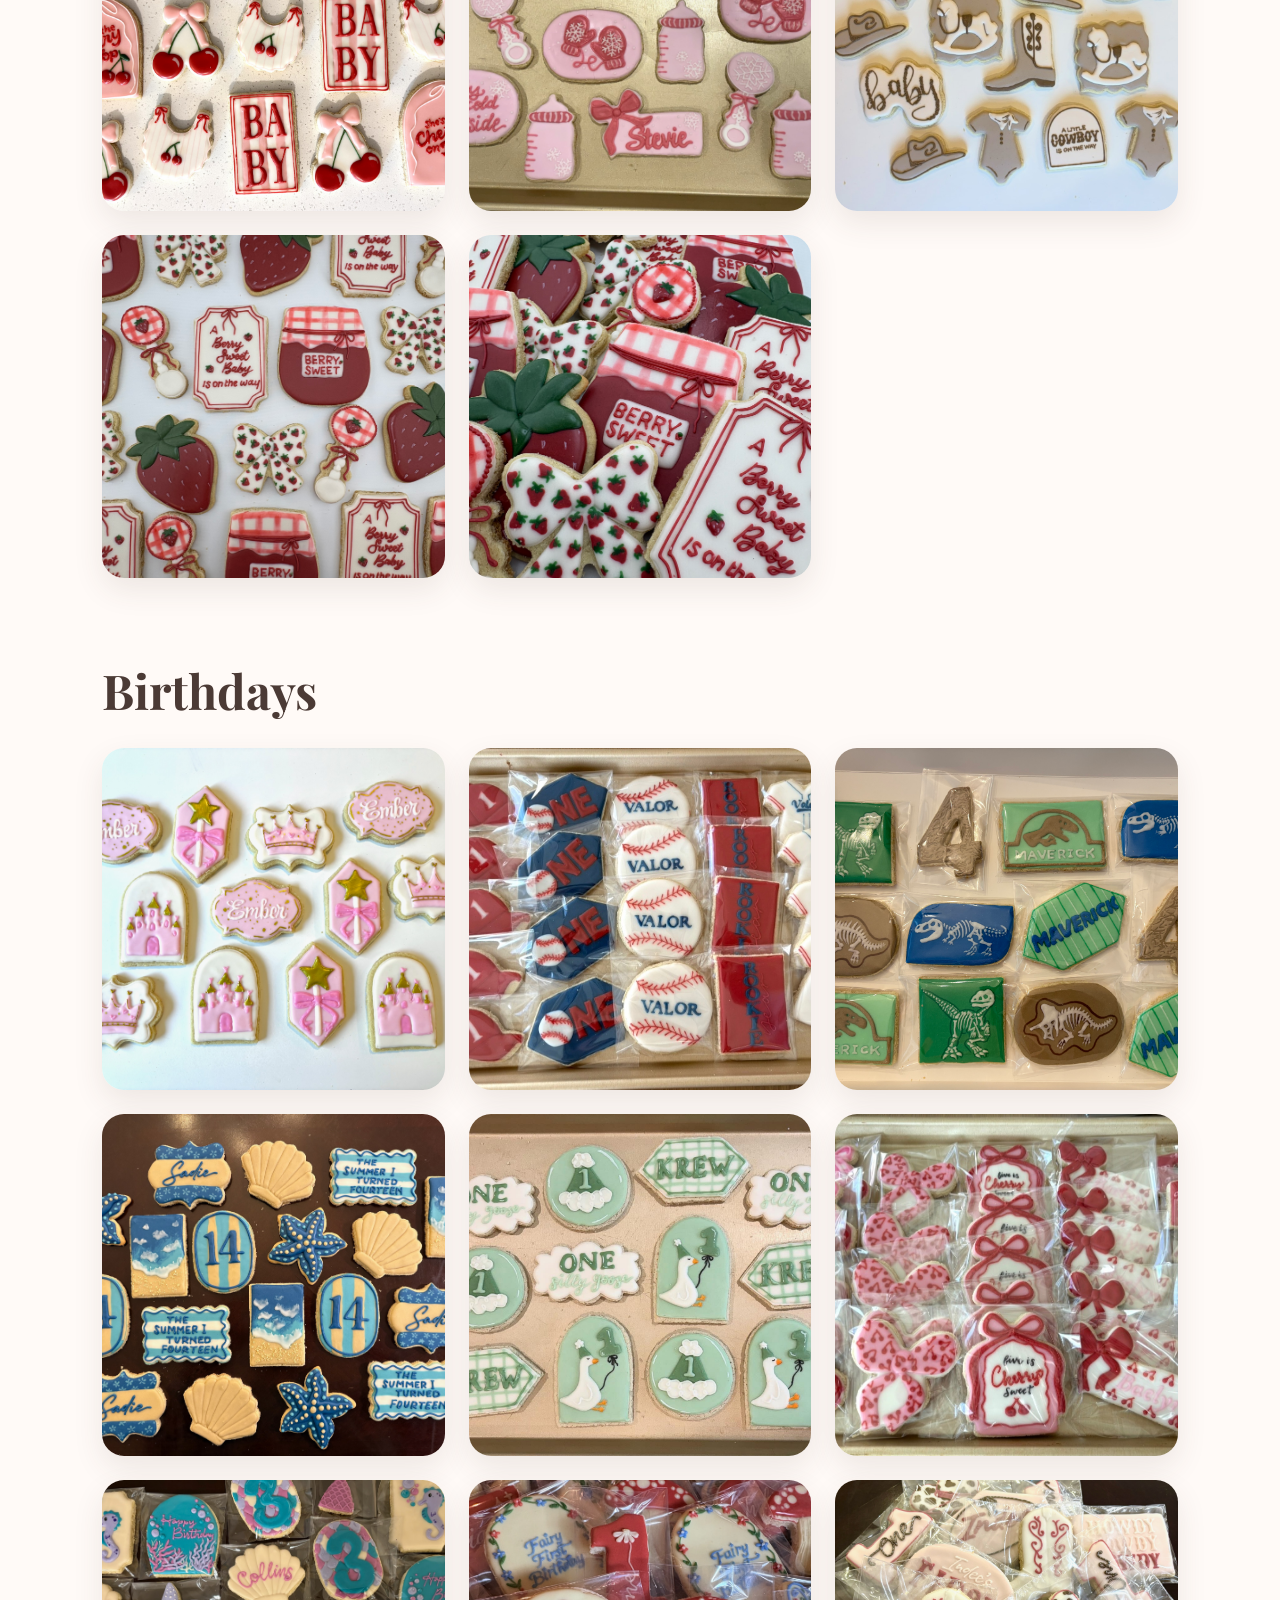
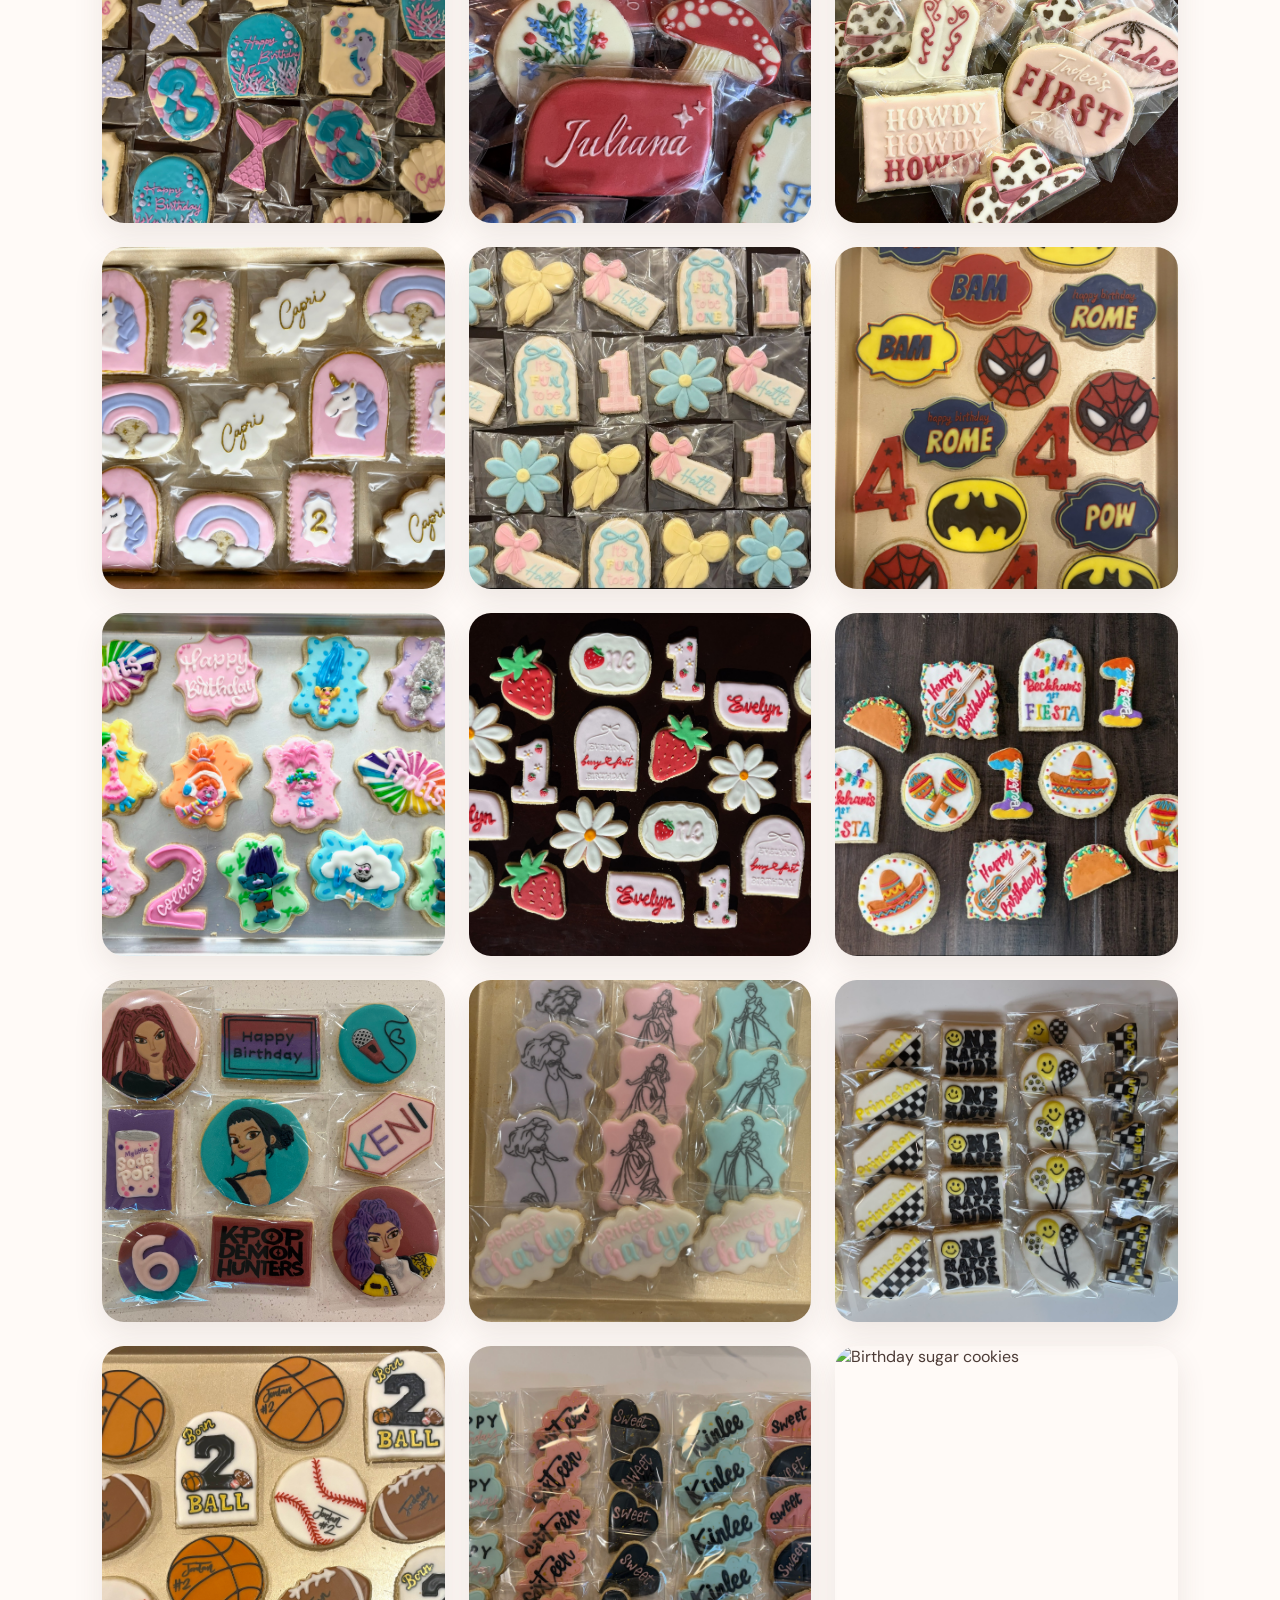
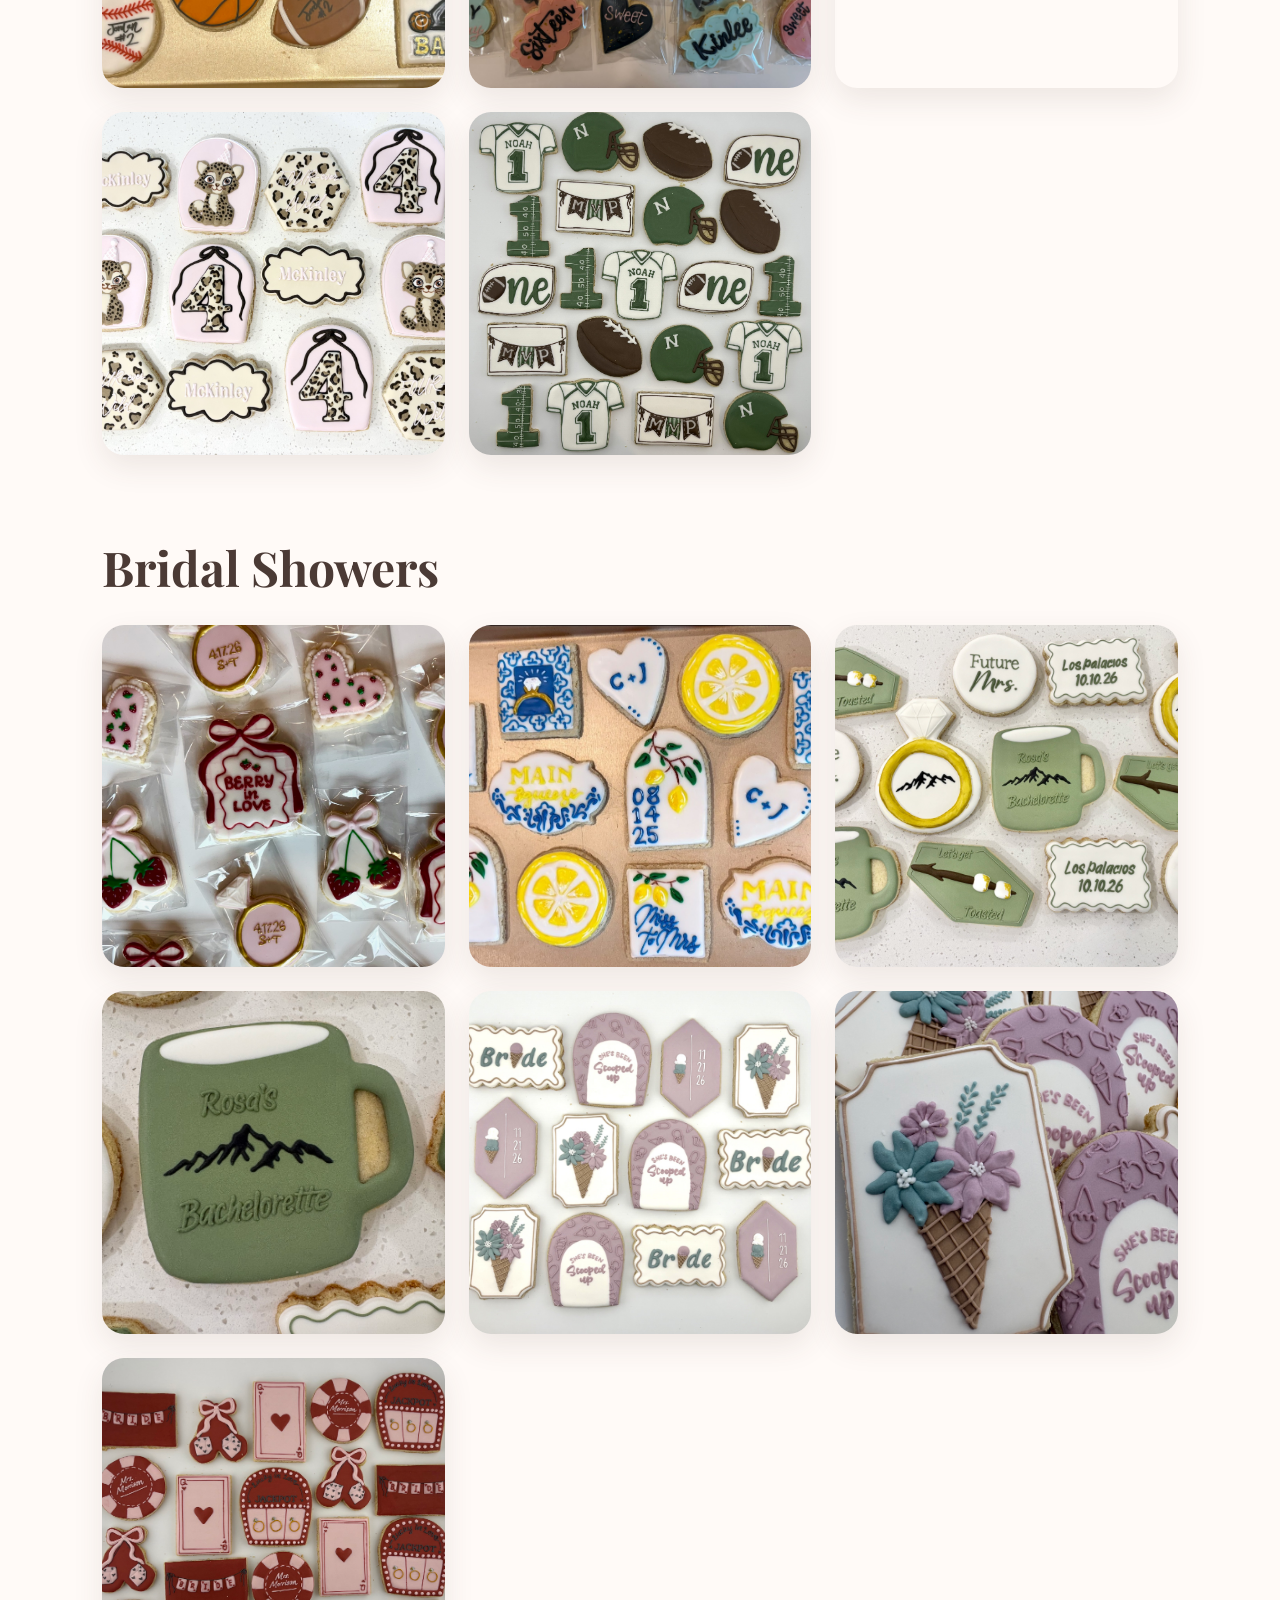
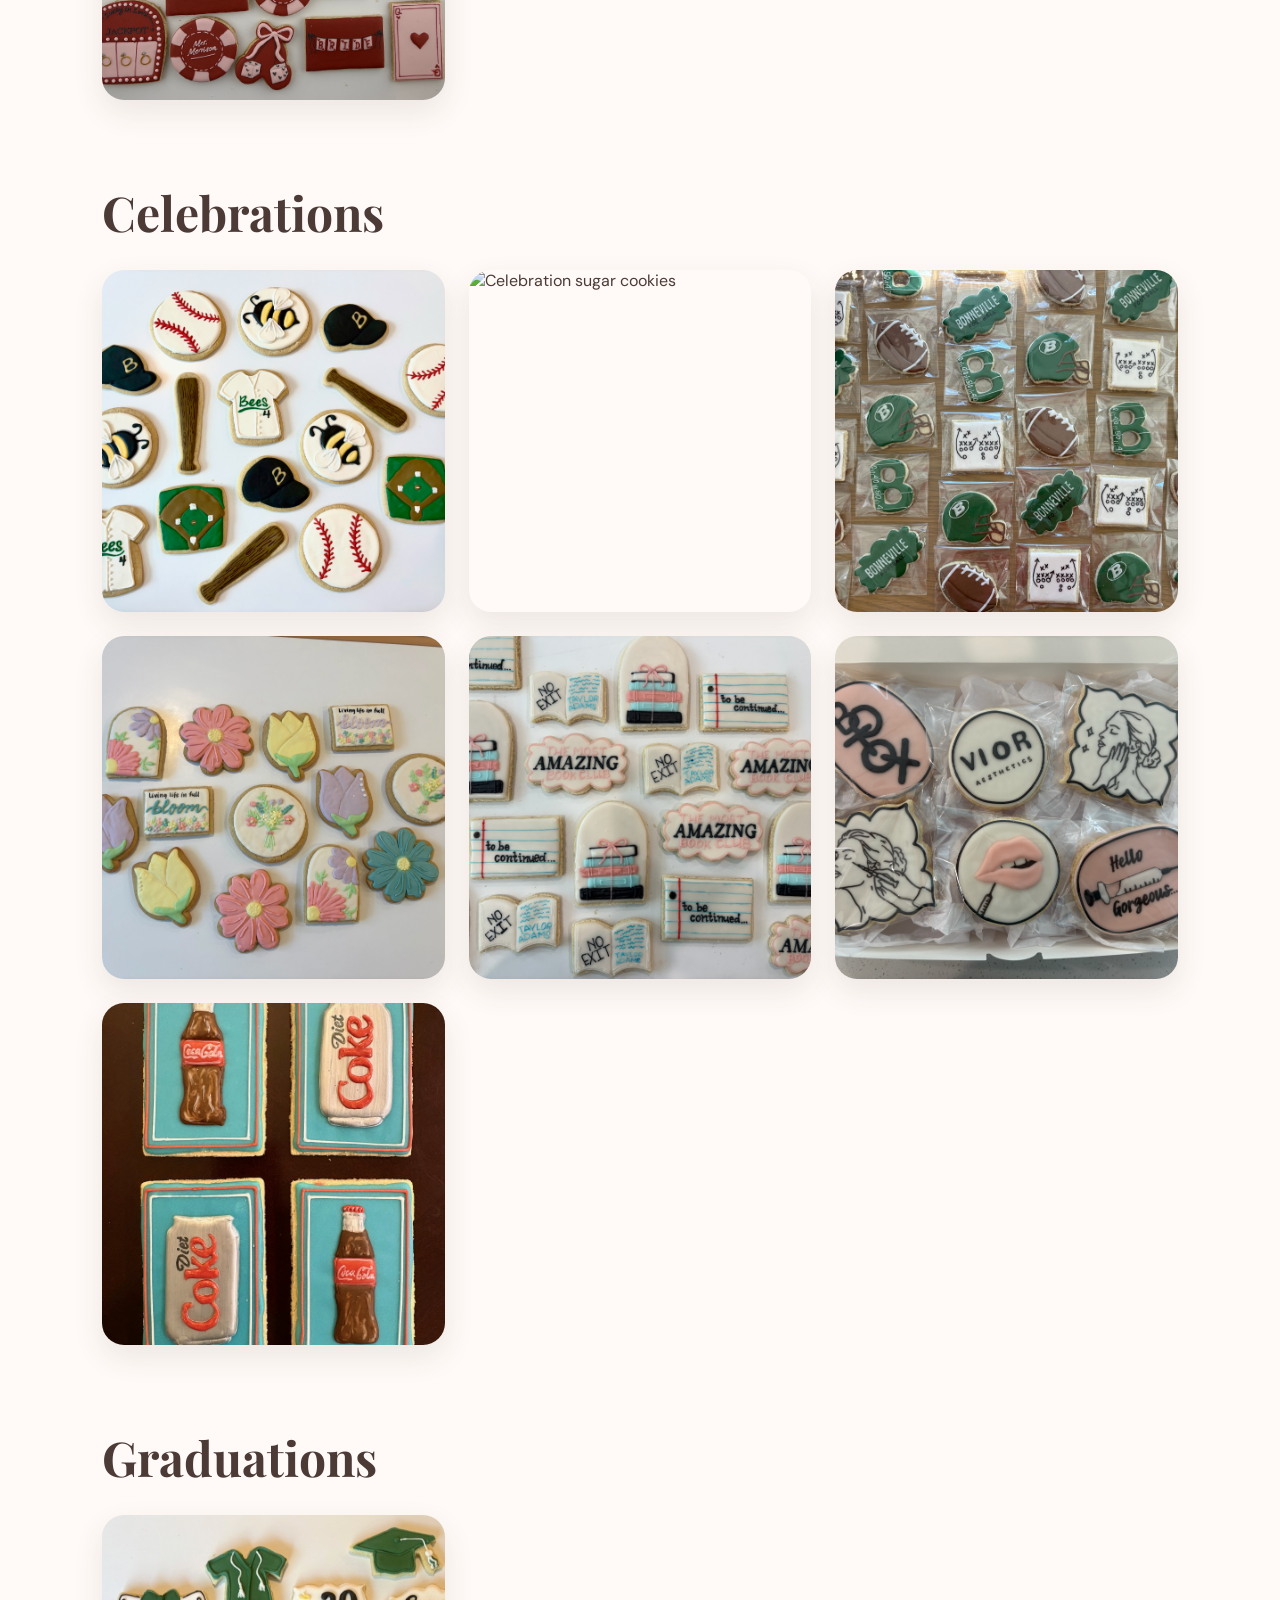
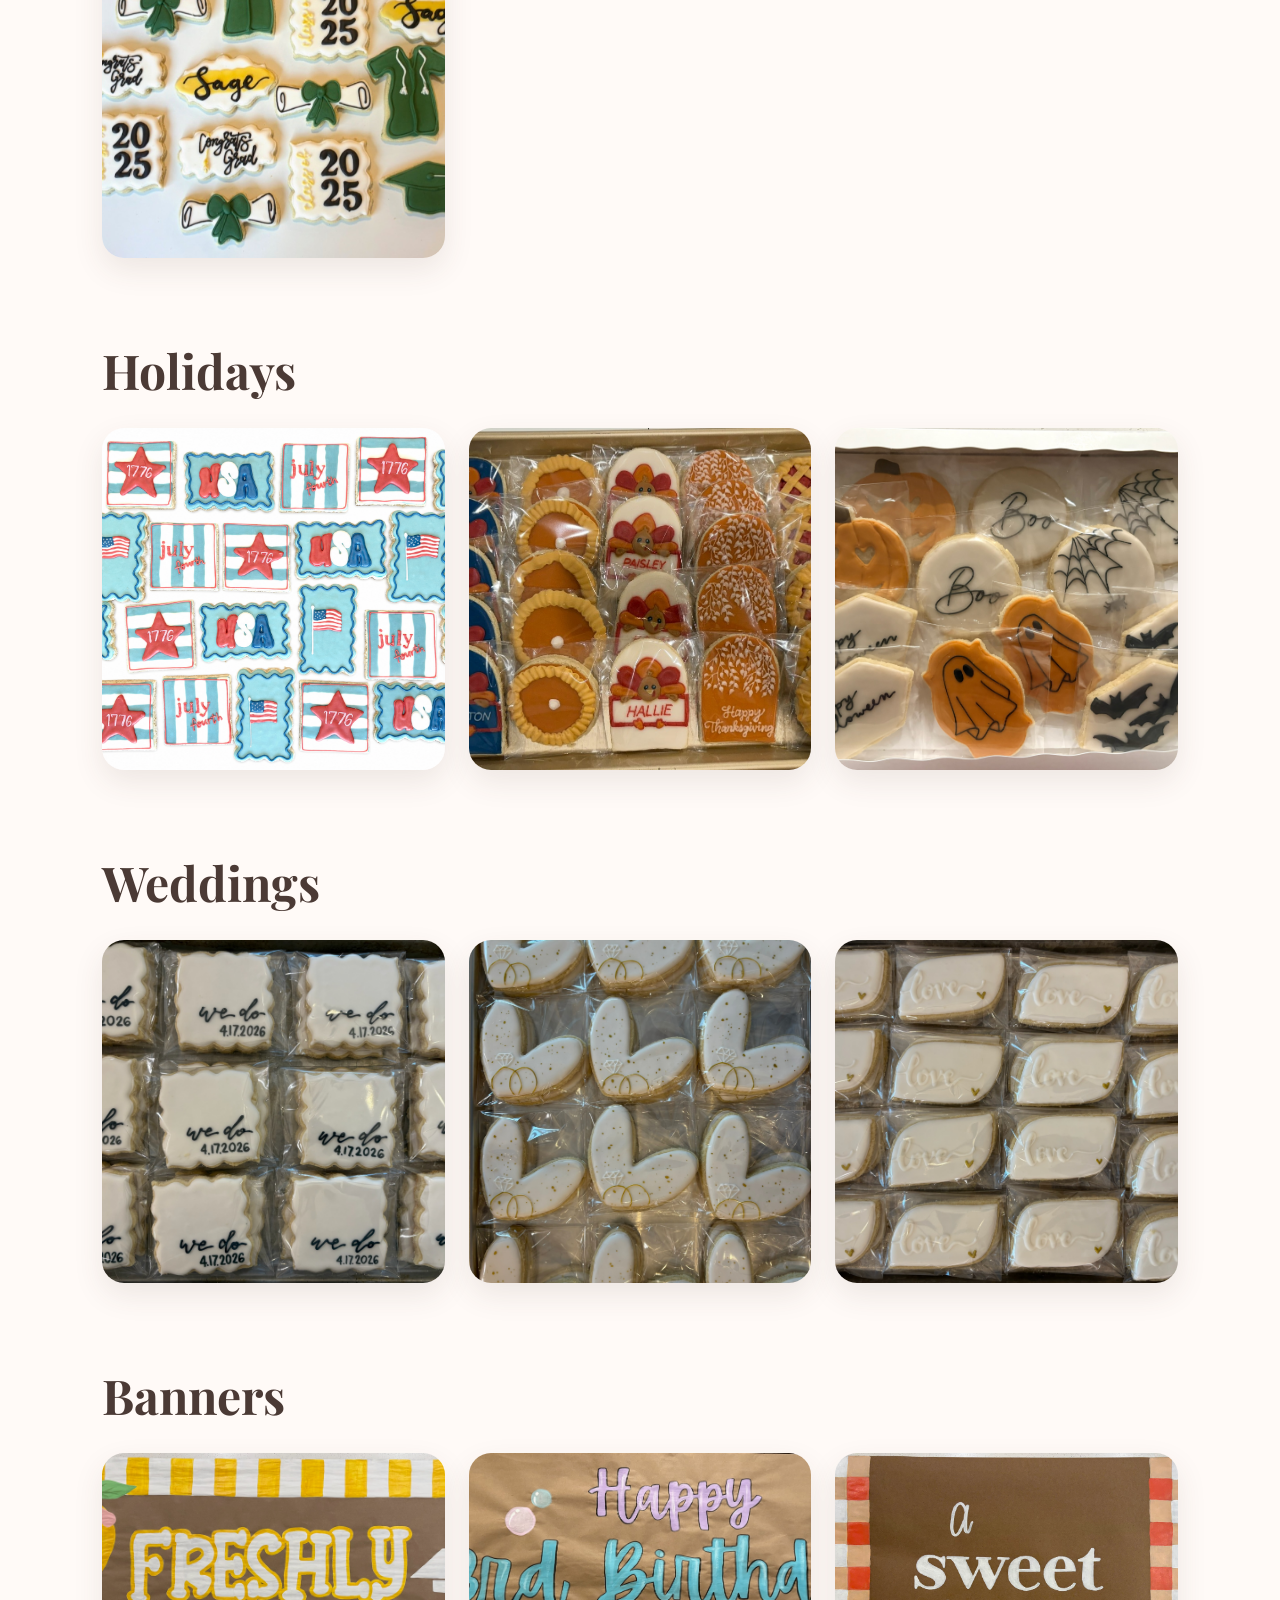
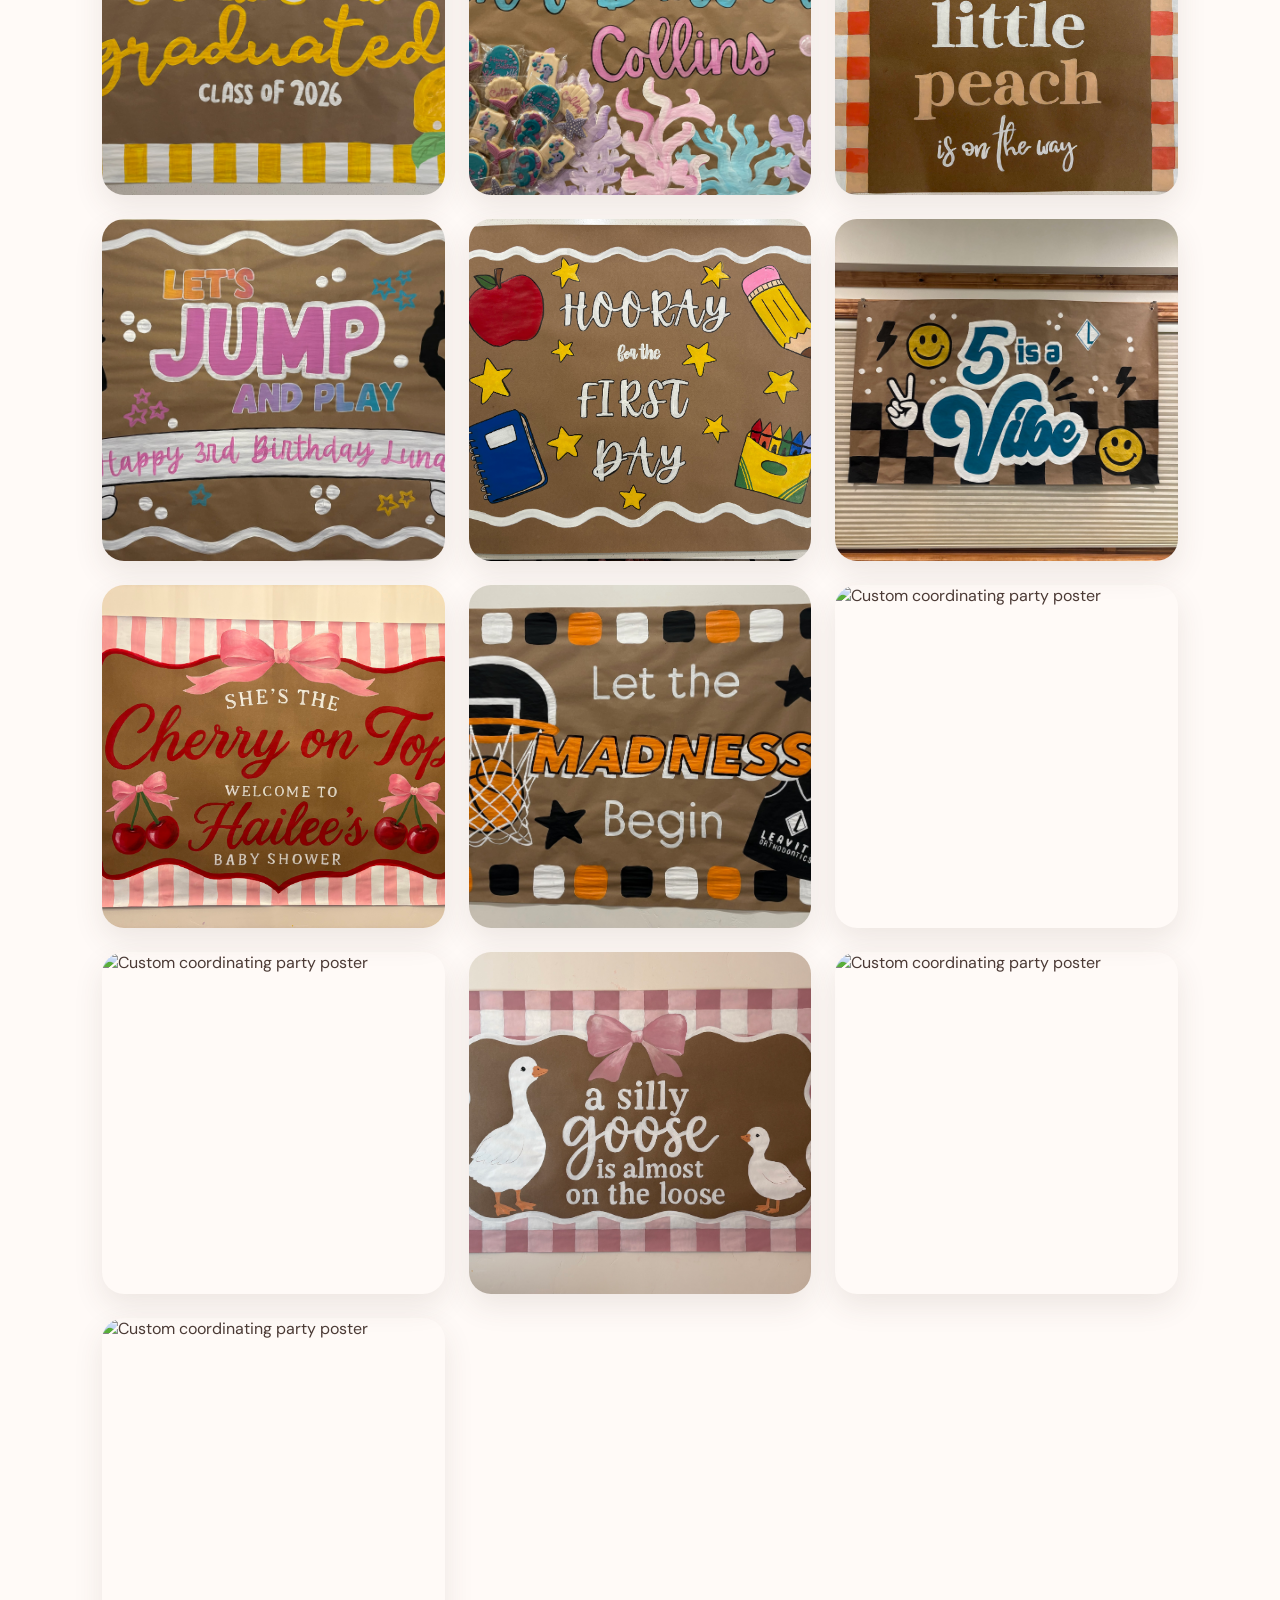
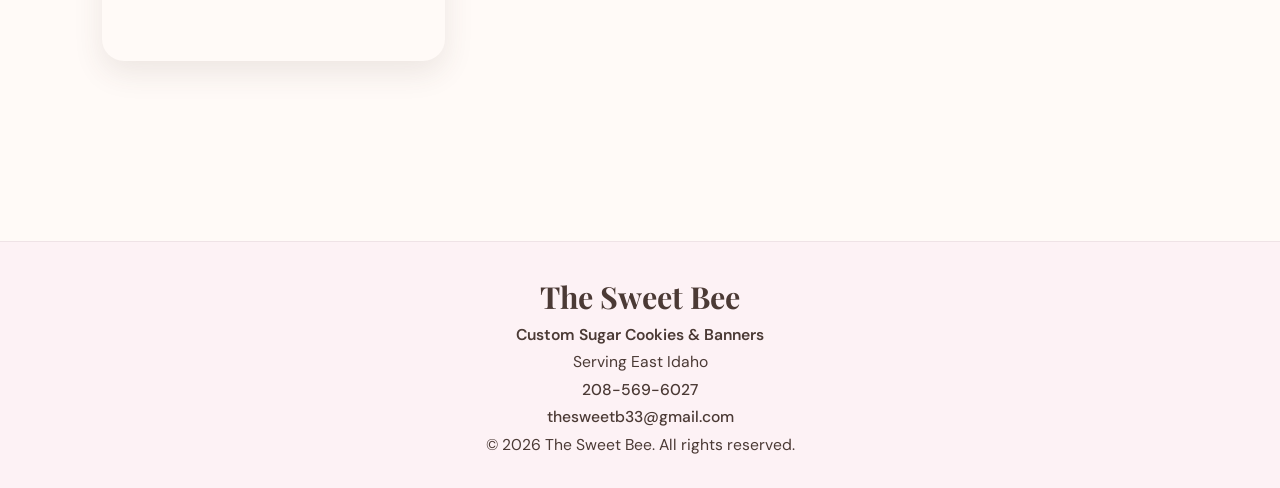
==== commit 2aa6e128: "Fixing pictures Fixing pictures" ====
--- a/gallery.html
+++ b/gallery.html
@@ -189,7 +189,7 @@
 <img src="images/posters/poster-6.JPG" alt="Custom coordinating party poster">
 <img src="images/posters/poster-7.JPG" alt="Custom coordinating party poster">  
 <img src="images/posters/poster-8.JPG" alt="Custom coordinating party poster">
-<img src ="images/posters/poster-9.JPG" alt="Custom coordinating party poster">
+<img src="images/posters/poster-9.JPG" alt="Custom coordinating party poster">
 <img src="images/posters/poster-10.JPG" alt="Custom coordinating party poster">
 <img src="images/posters/poster-11.JPG" alt="Custom coordinating party poster">
 <img src="images/posters/poster-12.JPG" alt="Custom coordinating party poster">
